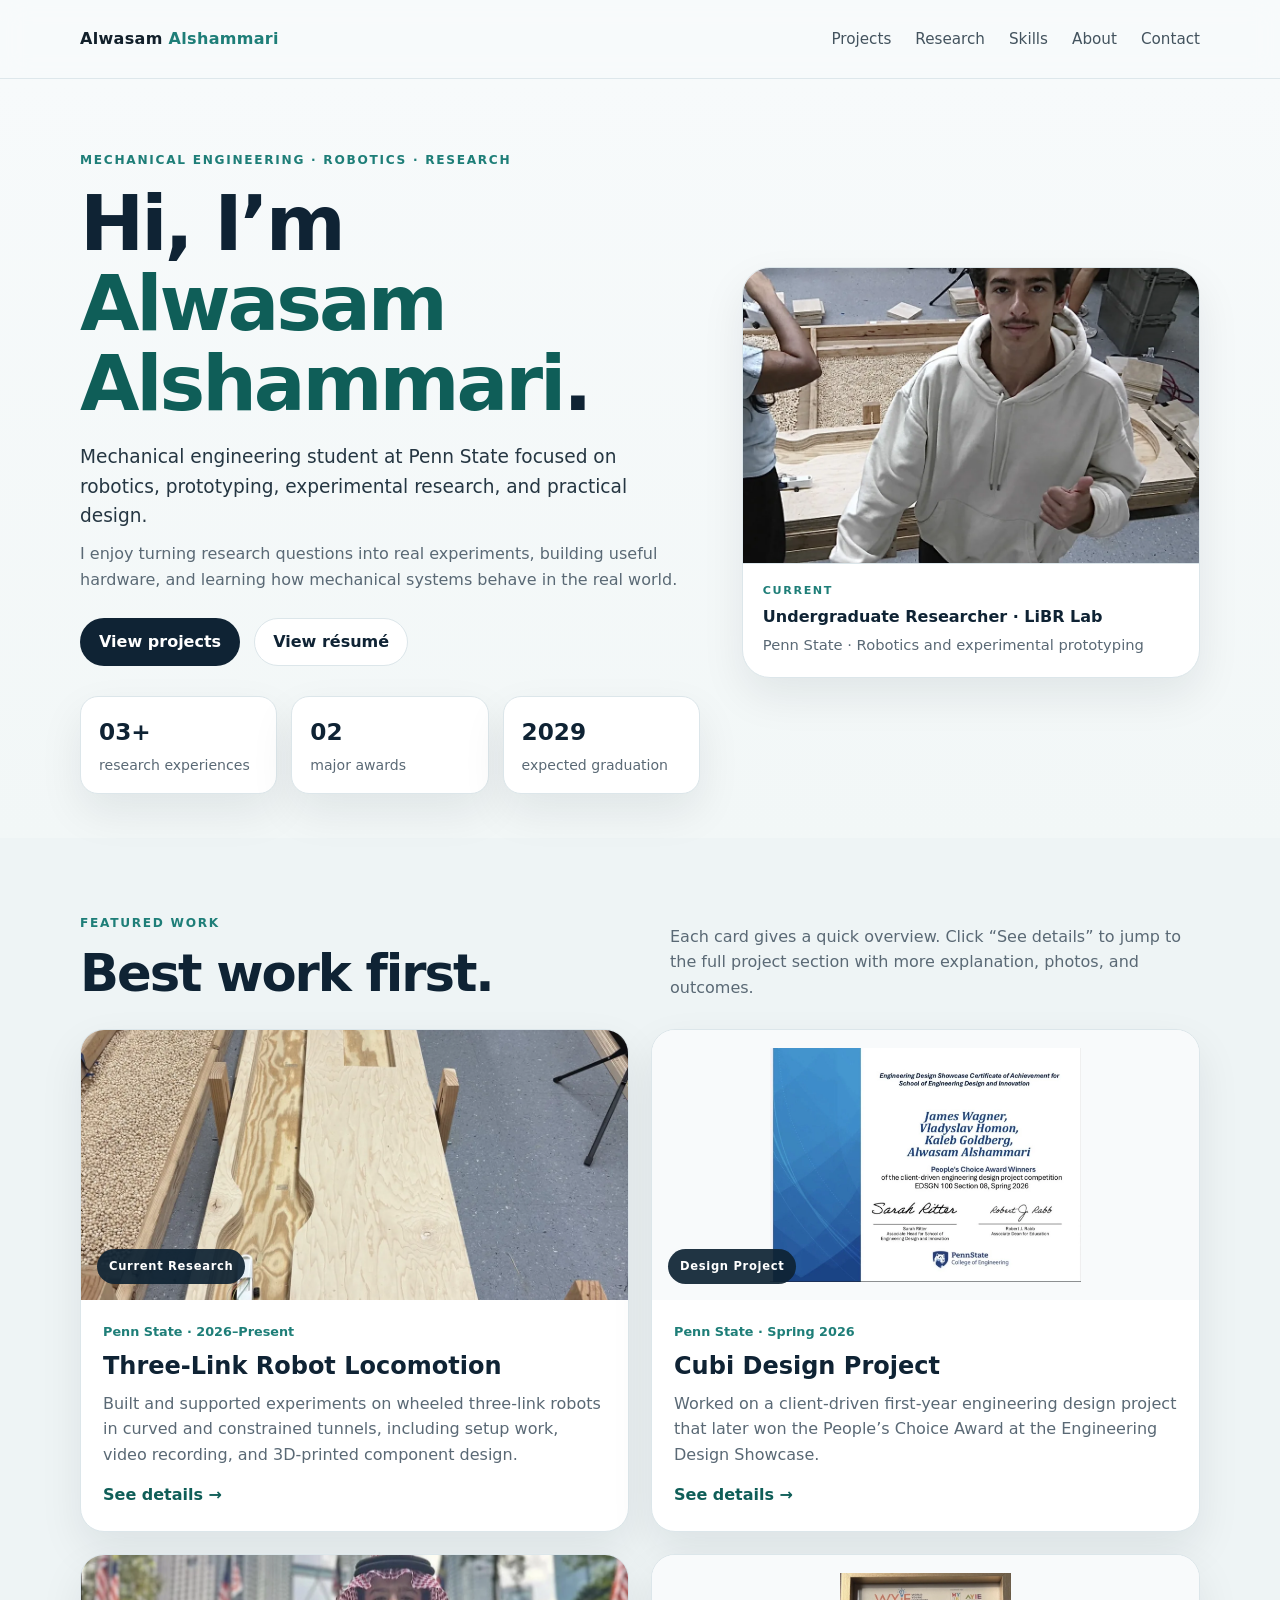
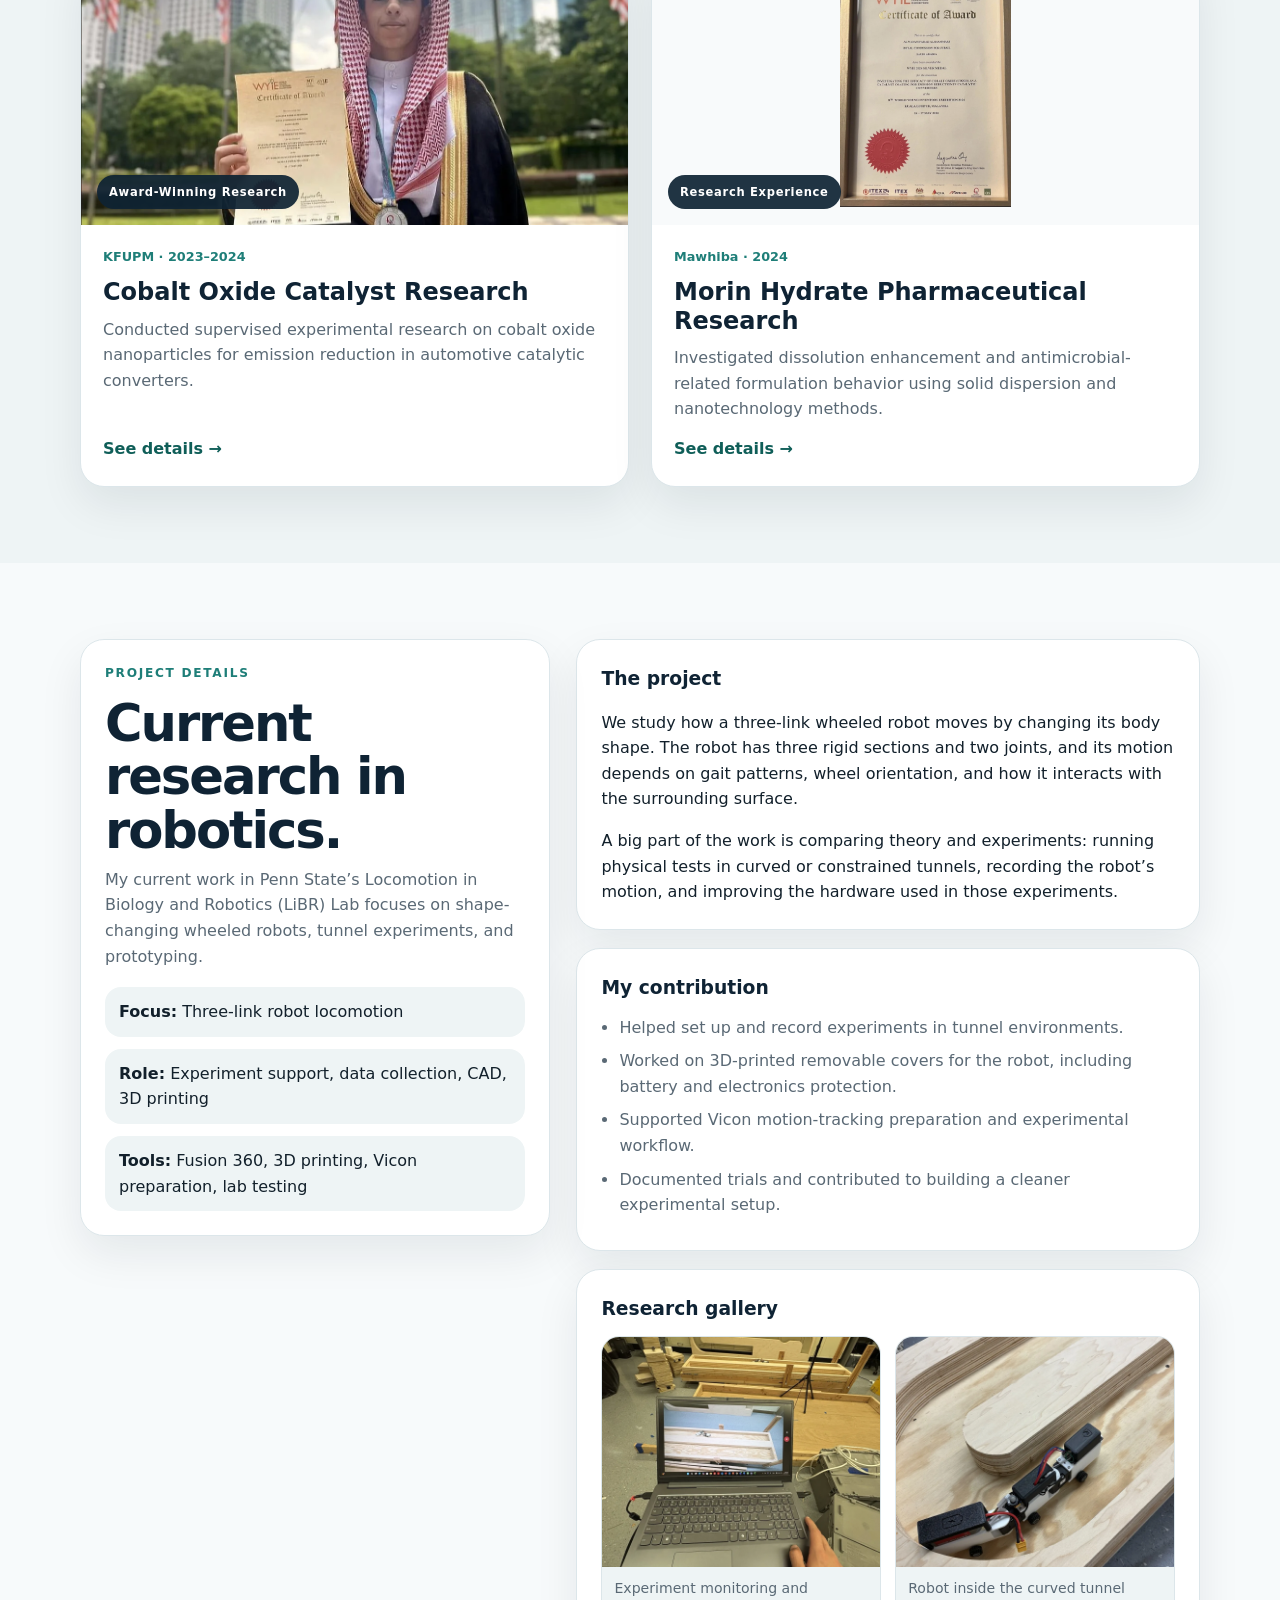
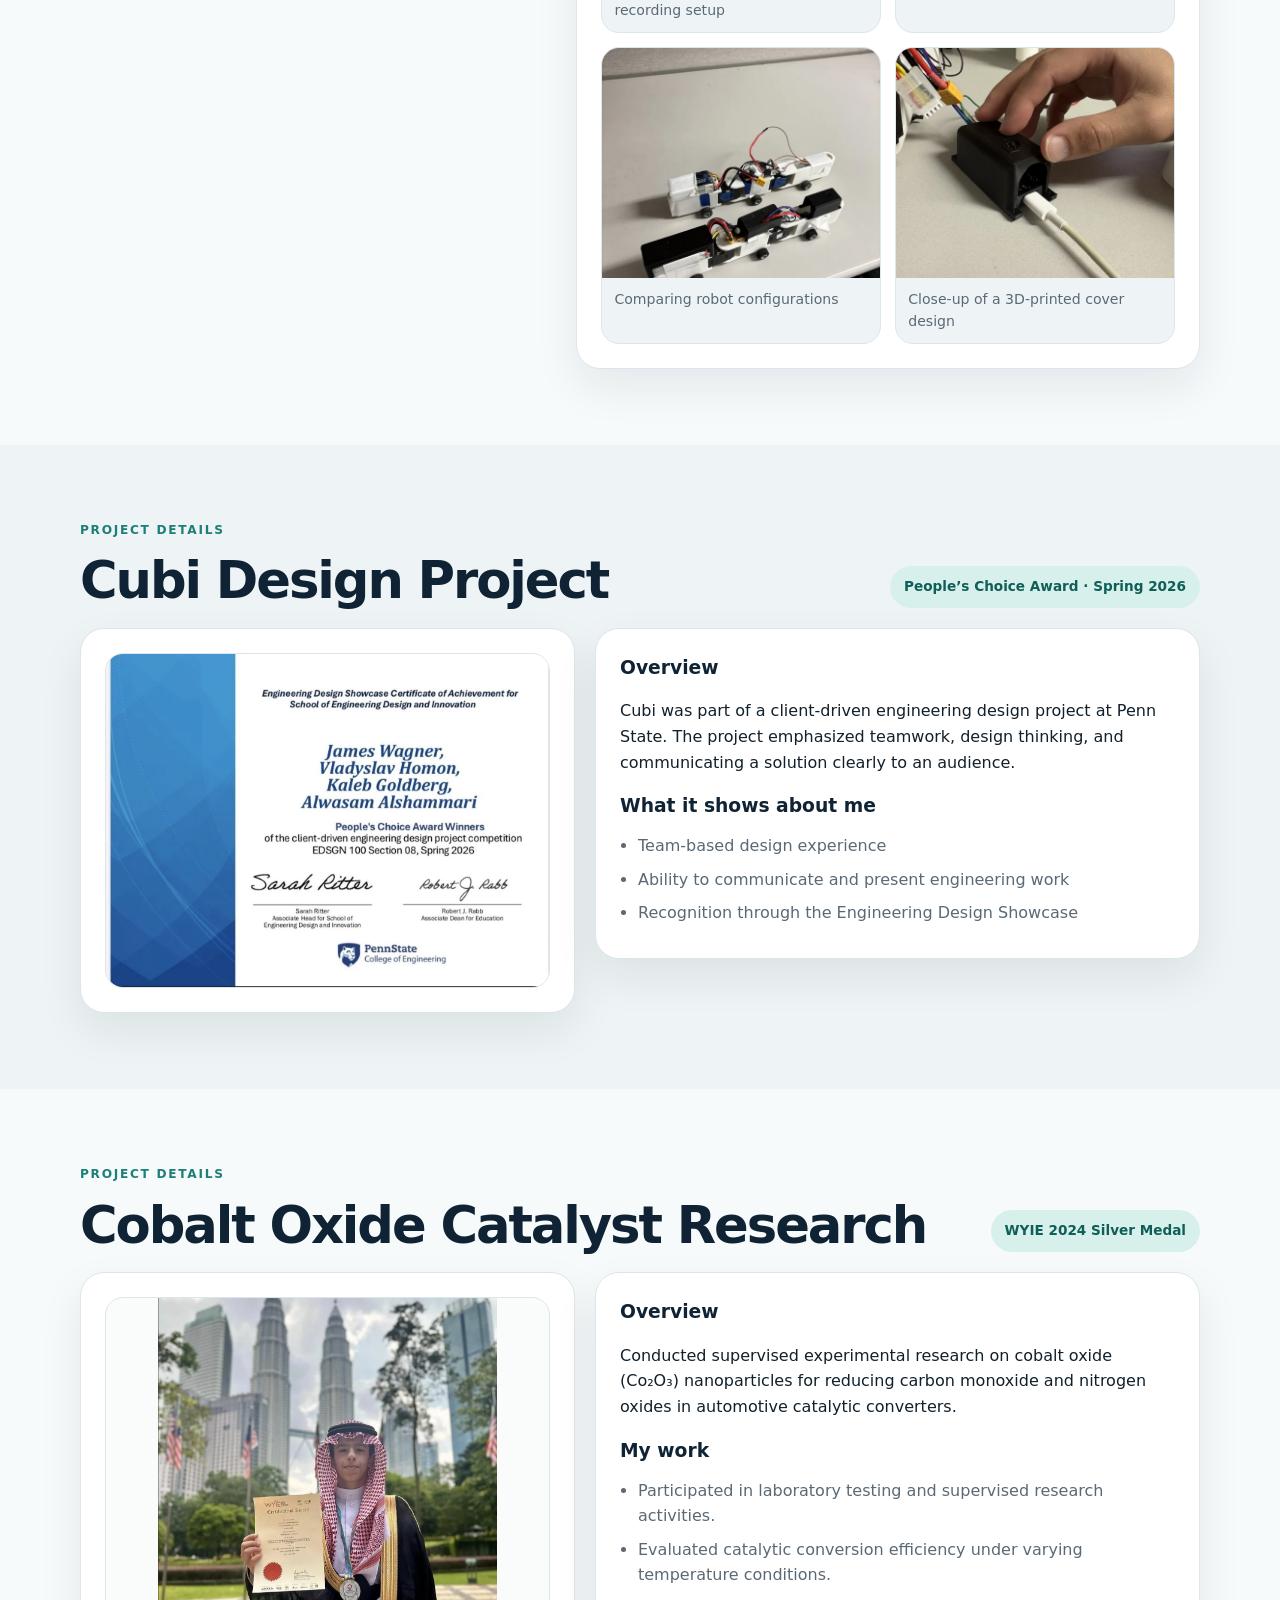
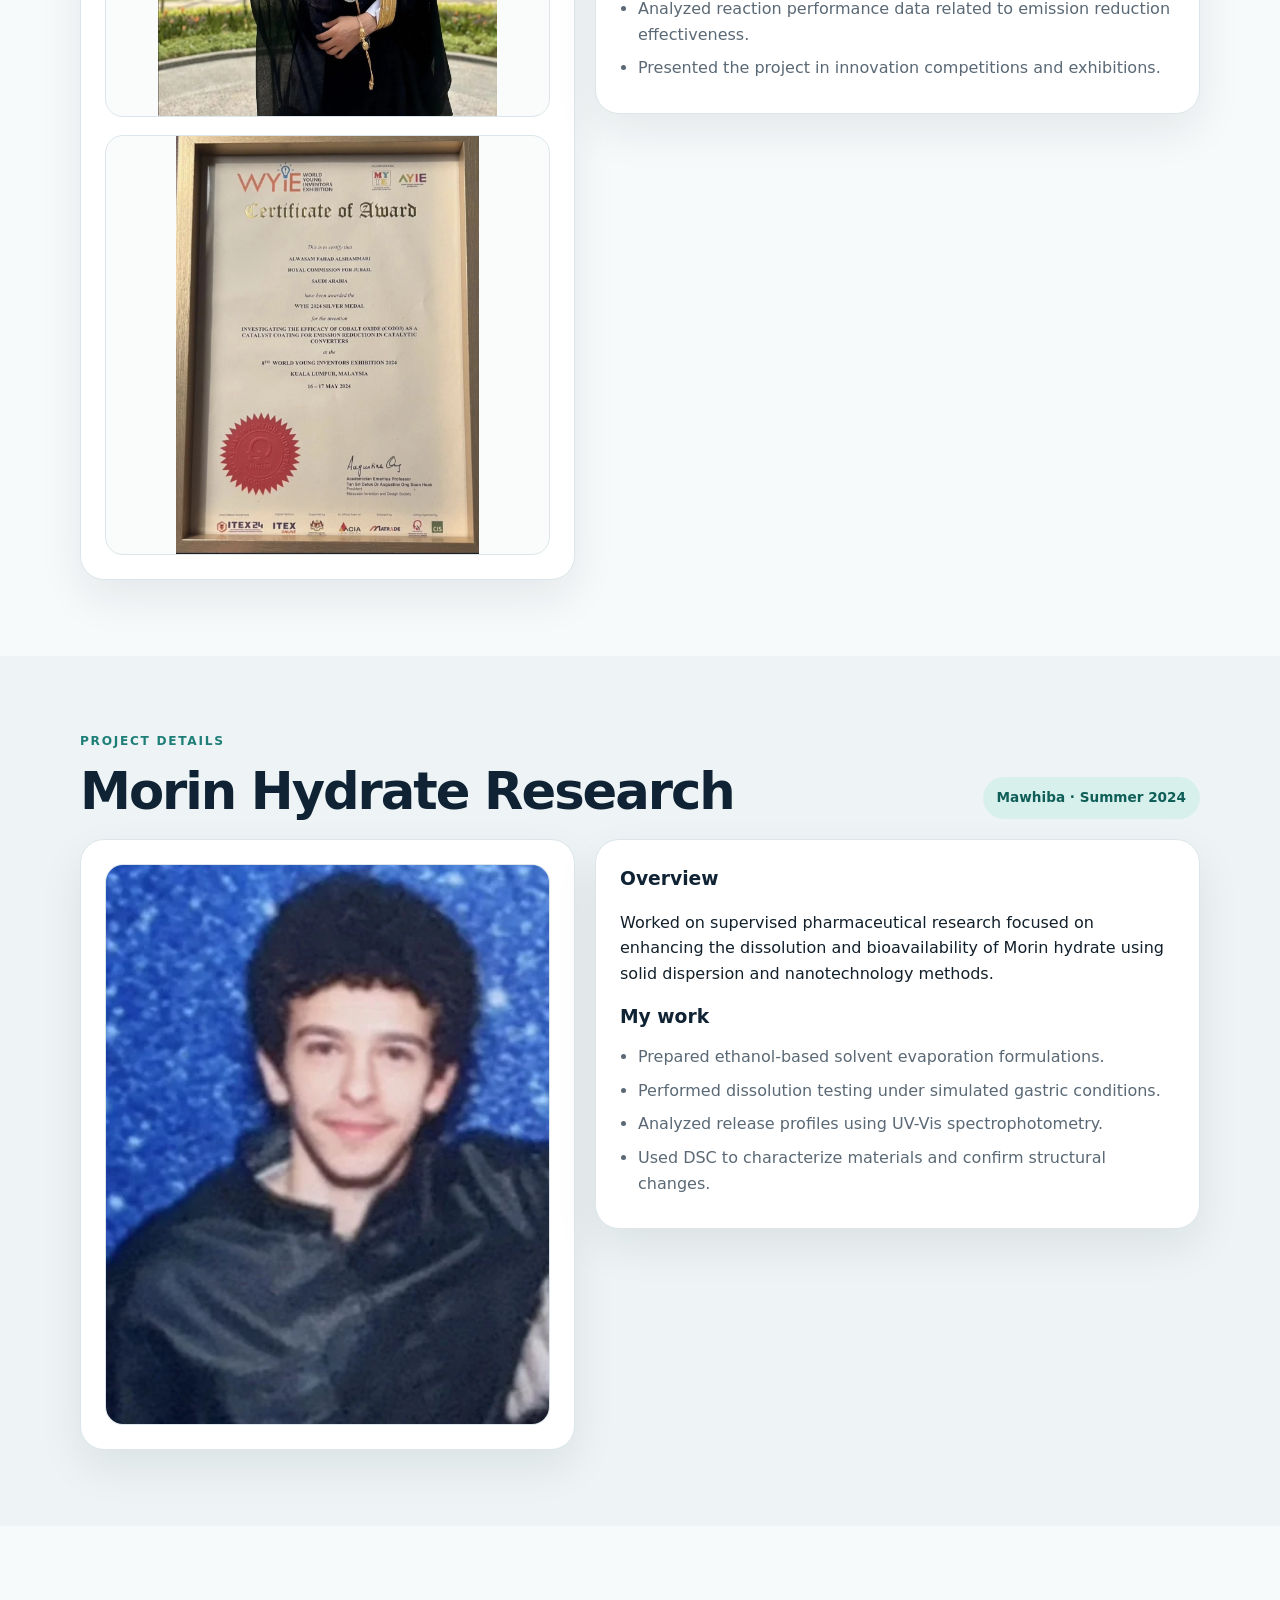
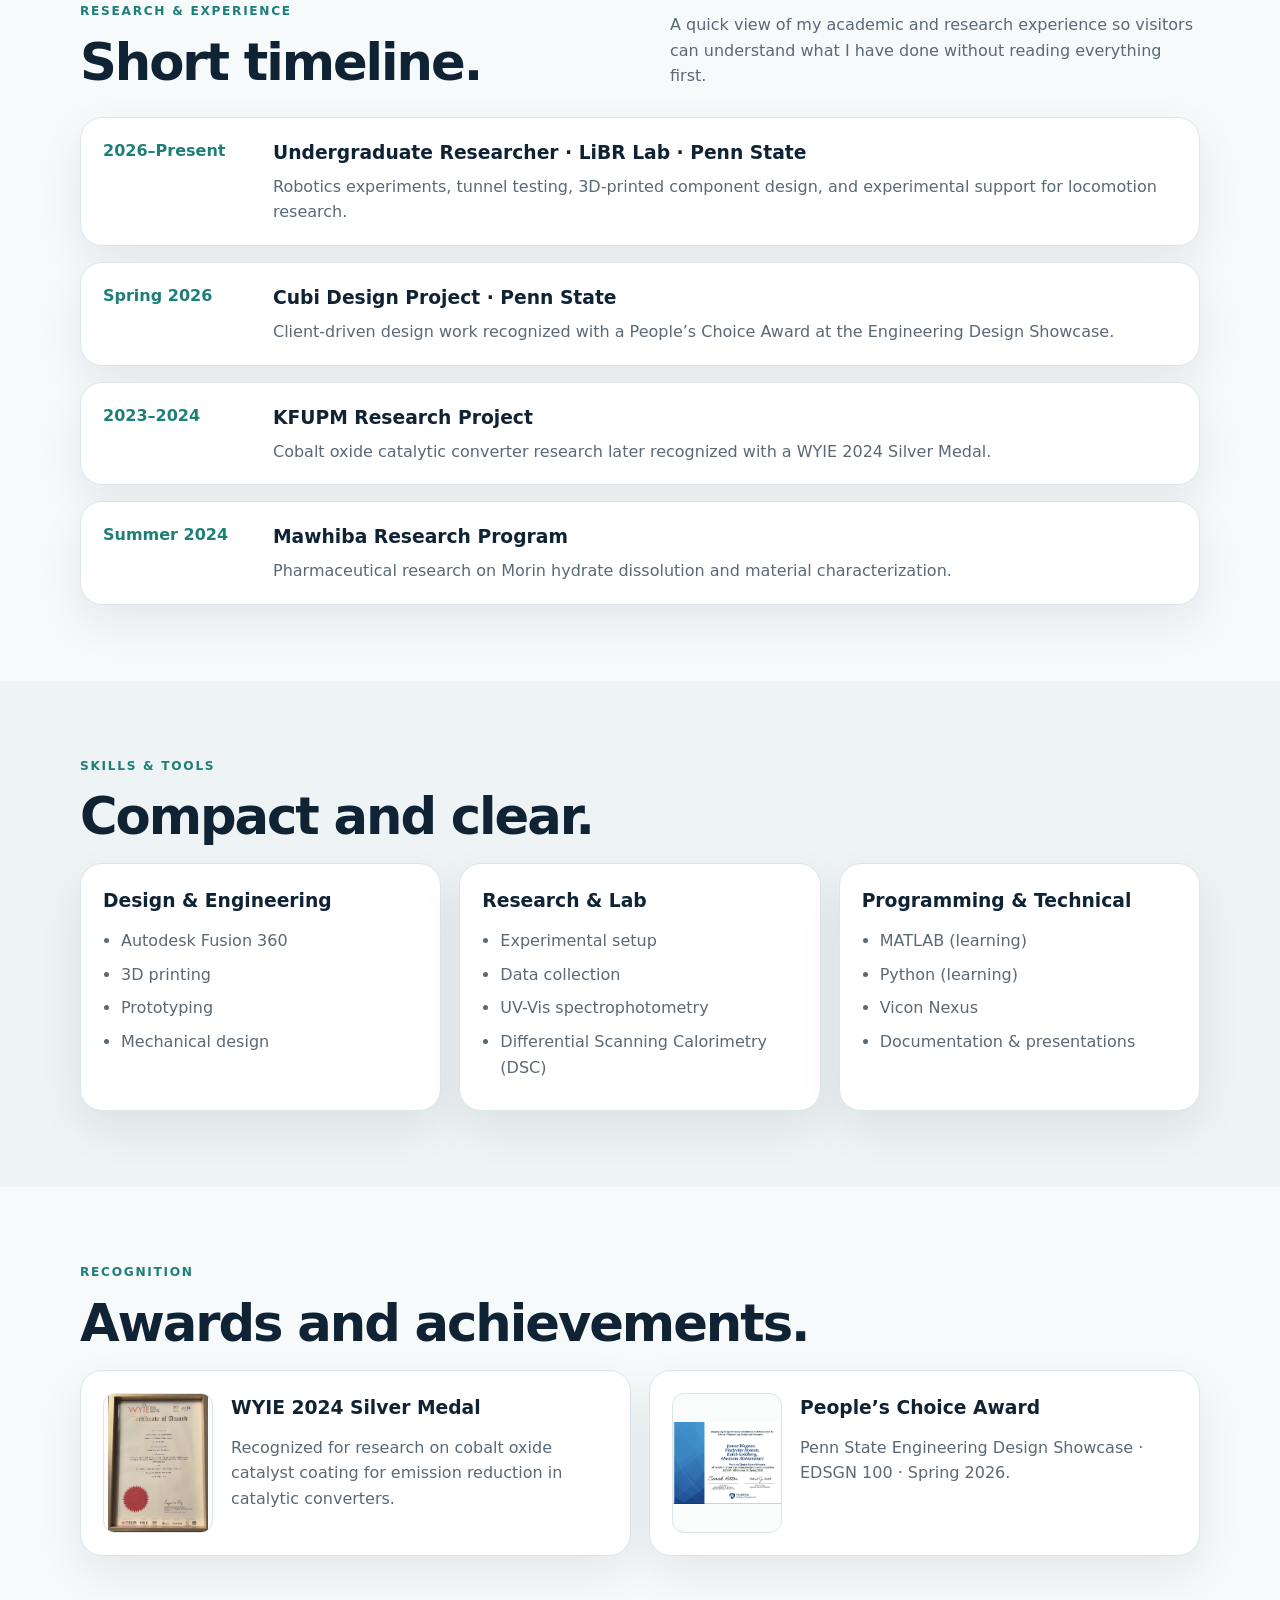
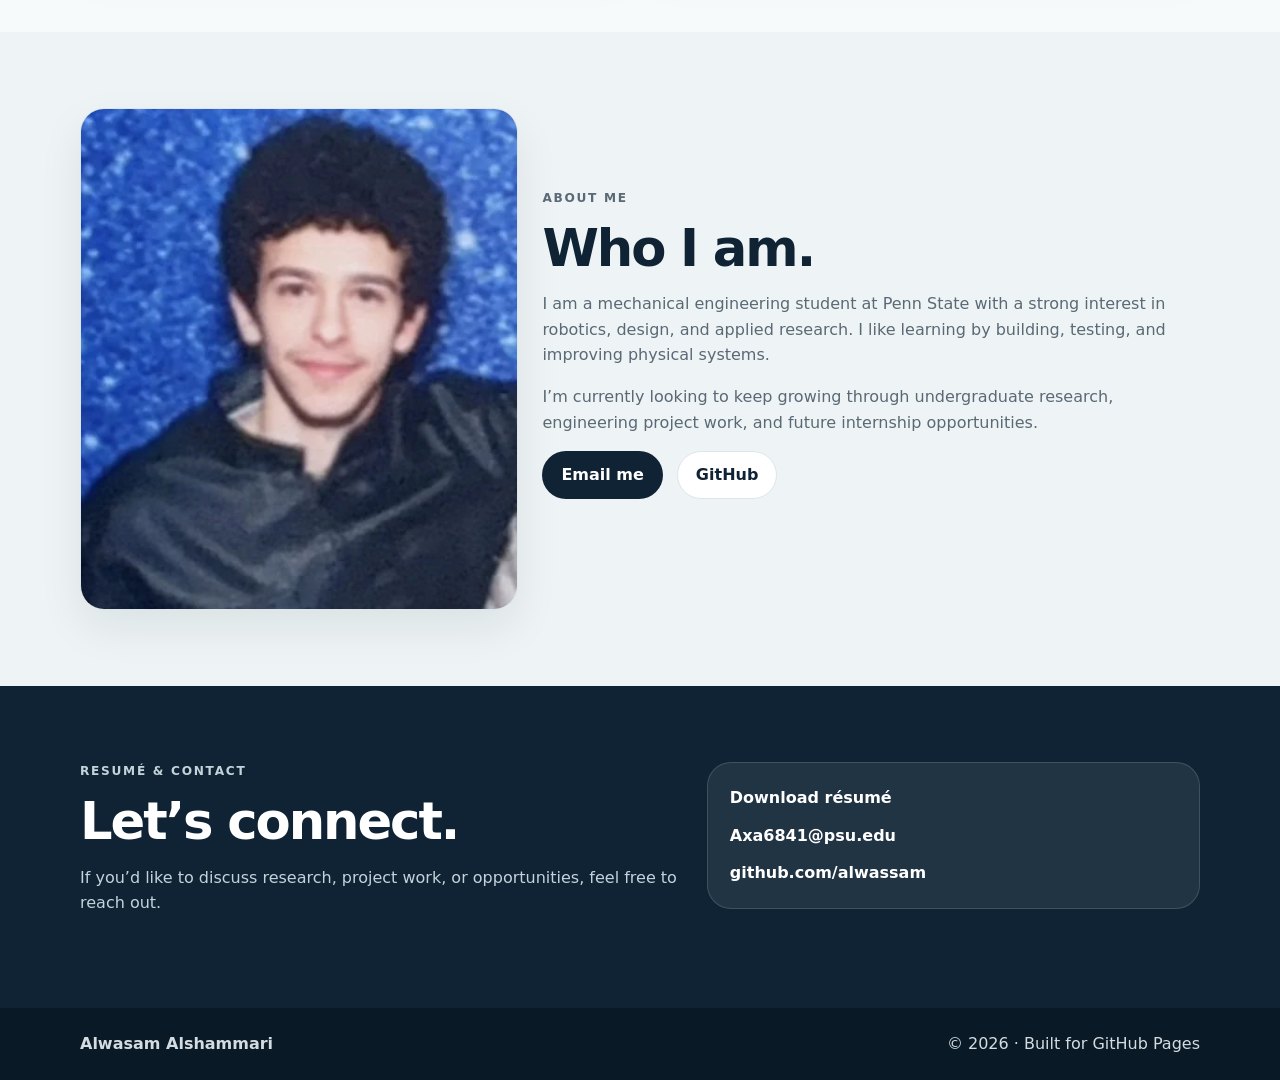
==== index.html @ 6e0399bb "Add files via upload" ====
<!DOCTYPE html>
<html lang="en">
<head>
  <meta charset="UTF-8">
  <meta name="viewport" content="width=device-width, initial-scale=1">
  <meta name="description" content="Alwasam Alshammari is a mechanical engineering student at Penn State focused on robotics, prototyping, and undergraduate research.">
  <meta name="theme-color" content="#0f2334">
  <title>Alwasam Alshammari | Portfolio</title>
  <link rel="icon" type="image/svg+xml" href="./favicon.svg">
  <link rel="preload" as="image" href="./assets/research/hero-lab-portrait.webp" fetchpriority="high">
  <link rel="stylesheet" href="./styles.css">
  <script src="./script.js" defer></script>
</head>
<body>
  <a class="skip-link" href="#main">Skip to content</a>

  <header class="site-header" id="top">
    <div class="container nav-wrap">
      <a class="brand" href="#top">Alwasam <span>Alshammari</span></a>
      <button class="menu-toggle" aria-expanded="false" aria-controls="site-nav" aria-label="Open navigation menu">
        <span></span><span></span><span></span>
      </button>
      <nav id="site-nav" class="site-nav" aria-label="Primary navigation">
        <a href="#projects">Projects</a>
        <a href="#experience">Research</a>
        <a href="#skills">Skills</a>
        <a href="#about">About</a>
        <a href="#contact">Contact</a>
      </nav>
    </div>
  </header>

  <main id="main">
    <section class="hero">
      <div class="container hero-grid">
        <div class="hero-copy">
          <p class="eyebrow">MECHANICAL ENGINEERING · ROBOTICS · RESEARCH</p>
          <h1>Hi, I’m <span>Alwasam Alshammari</span>.</h1>
          <p class="hero-lead">Mechanical engineering student at Penn State focused on robotics, prototyping, experimental research, and practical design.</p>
          <p class="hero-sub">I enjoy turning research questions into real experiments, building useful hardware, and learning how mechanical systems behave in the real world.</p>
          <div class="hero-actions">
            <a class="btn btn-primary" href="#projects">View projects</a>
            <a class="btn btn-secondary" href="./Alwasam_Alshammari_Resume.pdf" target="_blank" rel="noopener">View résumé</a>
          </div>
          <div class="hero-stats">
            <div><strong>03+</strong><span>research experiences</span></div>
            <div><strong>02</strong><span>major awards</span></div>
            <div><strong>2029</strong><span>expected graduation</span></div>
          </div>
        </div>
        <figure class="hero-photo-card">
          <img src="./assets/research/hero-lab-portrait.webp" alt="Alwasam standing in the robotics lab in front of an experimental setup." width="991" height="640">
          <figcaption>
            <span class="photo-label">CURRENT</span>
            <strong>Undergraduate Researcher · LiBR Lab</strong>
            <span>Penn State · Robotics and experimental prototyping</span>
          </figcaption>
        </figure>
      </div>
    </section>

    <section id="projects" class="section section-light">
      <div class="container">
        <div class="section-head">
          <div>
            <p class="eyebrow">FEATURED WORK</p>
            <h2>Best work first.</h2>
          </div>
          <p class="section-intro">Each card gives a quick overview. Click “See details” to jump to the full project section with more explanation, photos, and outcomes.</p>
        </div>

        <div class="project-grid">
          <article class="project-card">
            <div class="project-media">
              <img src="./assets/research/track-overview.webp" alt="Overview of the curved tunnel experimental setup for a three-link robot locomotion project." width="1152" height="1536">
              <span class="project-tag">Current Research</span>
            </div>
            <div class="project-body">
              <p class="project-meta">Penn State · 2026–Present</p>
              <h3>Three-Link Robot Locomotion</h3>
              <p>Built and supported experiments on wheeled three-link robots in curved and constrained tunnels, including setup work, video recording, and 3D-printed component design.</p>
              <div class="project-links"><a href="#project-robotics">See details →</a></div>
            </div>
          </article>

          <article class="project-card">
            <div class="project-media">
              <img src="./assets/cubi-certificate.webp" alt="Penn State Engineering Design Showcase certificate recognizing Alwasam's Cubi project team as People's Choice Award winners." width="1179" height="888">
              <span class="project-tag">Design Project</span>
            </div>
            <div class="project-body">
              <p class="project-meta">Penn State · Spring 2026</p>
              <h3>Cubi Design Project</h3>
              <p>Worked on a client-driven first-year engineering design project that later won the People’s Choice Award at the Engineering Design Showcase.</p>
              <div class="project-links"><a href="#project-cubi">See details →</a></div>
            </div>
          </article>

          <article class="project-card">
            <div class="project-media">
              <img src="./assets/wyie-award.webp" alt="Alwasam holding his WYIE 2024 award certificate outdoors in Kuala Lumpur with the Petronas Towers behind him." width="1179" height="1457">
              <span class="project-tag">Award-Winning Research</span>
            </div>
            <div class="project-body">
              <p class="project-meta">KFUPM · 2023–2024</p>
              <h3>Cobalt Oxide Catalyst Research</h3>
              <p>Conducted supervised experimental research on cobalt oxide nanoparticles for emission reduction in automotive catalytic converters.</p>
              <div class="project-links"><a href="#project-cobalt">See details →</a></div>
            </div>
          </article>

          <article class="project-card">
            <div class="project-media">
              <img src="./assets/wyie-silver-certificate.webp" alt="Certificate image used as a supporting visual for portfolio content." width="945" height="1300">
              <span class="project-tag">Research Experience</span>
            </div>
            <div class="project-body">
              <p class="project-meta">Mawhiba · 2024</p>
              <h3>Morin Hydrate Pharmaceutical Research</h3>
              <p>Investigated dissolution enhancement and antimicrobial-related formulation behavior using solid dispersion and nanotechnology methods.</p>
              <div class="project-links"><a href="#project-morin">See details →</a></div>
            </div>
          </article>
        </div>
      </div>
    </section>

    <section id="project-robotics" class="section">
      <div class="container detail-layout">
        <div class="detail-sticky">
          <p class="eyebrow">PROJECT DETAILS</p>
          <h2>Current research in robotics.</h2>
          <p class="detail-summary">My current work in Penn State’s Locomotion in Biology and Robotics (LiBR) Lab focuses on shape-changing wheeled robots, tunnel experiments, and prototyping.</p>
          <ul class="detail-facts">
            <li><strong>Focus:</strong> Three-link robot locomotion</li>
            <li><strong>Role:</strong> Experiment support, data collection, CAD, 3D printing</li>
            <li><strong>Tools:</strong> Fusion 360, 3D printing, Vicon preparation, lab testing</li>
          </ul>
        </div>
        <div class="detail-content">
          <article class="detail-card">
            <h3>The project</h3>
            <p>We study how a three-link wheeled robot moves by changing its body shape. The robot has three rigid sections and two joints, and its motion depends on gait patterns, wheel orientation, and how it interacts with the surrounding surface.</p>
            <p>A big part of the work is comparing theory and experiments: running physical tests in curved or constrained tunnels, recording the robot’s motion, and improving the hardware used in those experiments.</p>
          </article>
          <article class="detail-card">
            <h3>My contribution</h3>
            <ul>
              <li>Helped set up and record experiments in tunnel environments.</li>
              <li>Worked on 3D-printed removable covers for the robot, including battery and electronics protection.</li>
              <li>Supported Vicon motion-tracking preparation and experimental workflow.</li>
              <li>Documented trials and contributed to building a cleaner experimental setup.</li>
            </ul>
          </article>
          <article class="detail-card gallery-card">
            <h3>Research gallery</h3>
            <div class="gallery-grid gallery-grid-large">
              <figure><img src="./assets/research/lab-setup.webp" alt="Laptop in front of the robotics experiment setup while recording or monitoring a trial."><figcaption>Experiment monitoring and recording setup</figcaption></figure>
              <figure><img src="./assets/research/robot-in-track.webp" alt="Three-link robot inside the wooden curved tunnel."><figcaption>Robot inside the curved tunnel</figcaption></figure>
              <figure><img src="./assets/research/robot-pair.webp" alt="Two three-link robots placed side by side on a table."><figcaption>Comparing robot configurations</figcaption></figure>
              <figure><img src="./assets/research/cover-closeup.webp" alt="Close-up of a 3D-printed electronics cover being handled by hand."><figcaption>Close-up of a 3D-printed cover design</figcaption></figure>
            </div>
          </article>
        </div>
      </div>
    </section>

    <section id="project-cubi" class="section section-light">
      <div class="container single-detail">
        <div class="single-detail-head">
          <div>
            <p class="eyebrow">PROJECT DETAILS</p>
            <h2>Cubi Design Project</h2>
          </div>
          <span class="badge">People’s Choice Award · Spring 2026</span>
        </div>
        <div class="single-detail-grid">
          <div class="single-image-card">
            <img src="./assets/cubi-certificate.webp" alt="Certificate showing Alwasam and teammates as People’s Choice Award winners at the Penn State Engineering Design Showcase.">
          </div>
          <div class="single-copy-card">
            <h3>Overview</h3>
            <p>Cubi was part of a client-driven engineering design project at Penn State. The project emphasized teamwork, design thinking, and communicating a solution clearly to an audience.</p>
            <h3>What it shows about me</h3>
            <ul>
              <li>Team-based design experience</li>
              <li>Ability to communicate and present engineering work</li>
              <li>Recognition through the Engineering Design Showcase</li>
            </ul>
          </div>
        </div>
      </div>
    </section>

    <section id="project-cobalt" class="section">
      <div class="container single-detail">
        <div class="single-detail-head">
          <div>
            <p class="eyebrow">PROJECT DETAILS</p>
            <h2>Cobalt Oxide Catalyst Research</h2>
          </div>
          <span class="badge">WYIE 2024 Silver Medal</span>
        </div>
        <div class="single-detail-grid">
          <div class="single-image-card stack">
            <img src="./assets/wyie-award.webp" alt="Alwasam with the WYIE certificate in Kuala Lumpur.">
            <img src="./assets/wyie-silver-certificate.webp" alt="WYIE 2024 silver medal certificate.">
          </div>
          <div class="single-copy-card">
            <h3>Overview</h3>
            <p>Conducted supervised experimental research on cobalt oxide (Co₂O₃) nanoparticles for reducing carbon monoxide and nitrogen oxides in automotive catalytic converters.</p>
            <h3>My work</h3>
            <ul>
              <li>Participated in laboratory testing and supervised research activities.</li>
              <li>Evaluated catalytic conversion efficiency under varying temperature conditions.</li>
              <li>Analyzed reaction performance data related to emission reduction effectiveness.</li>
              <li>Presented the project in innovation competitions and exhibitions.</li>
            </ul>
          </div>
        </div>
      </div>
    </section>

    <section id="project-morin" class="section section-light">
      <div class="container single-detail">
        <div class="single-detail-head">
          <div>
            <p class="eyebrow">PROJECT DETAILS</p>
            <h2>Morin Hydrate Research</h2>
          </div>
          <span class="badge">Mawhiba · Summer 2024</span>
        </div>
        <div class="single-detail-grid">
          <div class="single-image-card">
            <img src="./assets/profile.webp" alt="Profile-style image used as a supporting visual in the portfolio.">
          </div>
          <div class="single-copy-card">
            <h3>Overview</h3>
            <p>Worked on supervised pharmaceutical research focused on enhancing the dissolution and bioavailability of Morin hydrate using solid dispersion and nanotechnology methods.</p>
            <h3>My work</h3>
            <ul>
              <li>Prepared ethanol-based solvent evaporation formulations.</li>
              <li>Performed dissolution testing under simulated gastric conditions.</li>
              <li>Analyzed release profiles using UV-Vis spectrophotometry.</li>
              <li>Used DSC to characterize materials and confirm structural changes.</li>
            </ul>
          </div>
        </div>
      </div>
    </section>

    <section id="experience" class="section">
      <div class="container">
        <div class="section-head">
          <div>
            <p class="eyebrow">RESEARCH & EXPERIENCE</p>
            <h2>Short timeline.</h2>
          </div>
          <p class="section-intro">A quick view of my academic and research experience so visitors can understand what I have done without reading everything first.</p>
        </div>
        <div class="timeline">
          <article>
            <span>2026–Present</span>
            <div>
              <h3>Undergraduate Researcher · LiBR Lab · Penn State</h3>
              <p>Robotics experiments, tunnel testing, 3D-printed component design, and experimental support for locomotion research.</p>
            </div>
          </article>
          <article>
            <span>Spring 2026</span>
            <div>
              <h3>Cubi Design Project · Penn State</h3>
              <p>Client-driven design work recognized with a People’s Choice Award at the Engineering Design Showcase.</p>
            </div>
          </article>
          <article>
            <span>2023–2024</span>
            <div>
              <h3>KFUPM Research Project</h3>
              <p>Cobalt oxide catalytic converter research later recognized with a WYIE 2024 Silver Medal.</p>
            </div>
          </article>
          <article>
            <span>Summer 2024</span>
            <div>
              <h3>Mawhiba Research Program</h3>
              <p>Pharmaceutical research on Morin hydrate dissolution and material characterization.</p>
            </div>
          </article>
        </div>
      </div>
    </section>

    <section id="skills" class="section section-light">
      <div class="container">
        <div class="section-head compact-head">
          <div>
            <p class="eyebrow">SKILLS & TOOLS</p>
            <h2>Compact and clear.</h2>
          </div>
        </div>
        <div class="skills-grid">
          <article>
            <h3>Design & Engineering</h3>
            <ul>
              <li>Autodesk Fusion 360</li>
              <li>3D printing</li>
              <li>Prototyping</li>
              <li>Mechanical design</li>
            </ul>
          </article>
          <article>
            <h3>Research & Lab</h3>
            <ul>
              <li>Experimental setup</li>
              <li>Data collection</li>
              <li>UV-Vis spectrophotometry</li>
              <li>Differential Scanning Calorimetry (DSC)</li>
            </ul>
          </article>
          <article>
            <h3>Programming & Technical</h3>
            <ul>
              <li>MATLAB (learning)</li>
              <li>Python (learning)</li>
              <li>Vicon Nexus</li>
              <li>Documentation & presentations</li>
            </ul>
          </article>
        </div>
      </div>
    </section>

    <section id="awards" class="section">
      <div class="container">
        <div class="section-head compact-head">
          <div>
            <p class="eyebrow">RECOGNITION</p>
            <h2>Awards and achievements.</h2>
          </div>
        </div>
        <div class="awards-grid">
          <article class="award-card">
            <img src="./assets/wyie-silver-certificate.webp" alt="WYIE 2024 Silver Medal certificate">
            <div>
              <h3>WYIE 2024 Silver Medal</h3>
              <p>Recognized for research on cobalt oxide catalyst coating for emission reduction in catalytic converters.</p>
            </div>
          </article>
          <article class="award-card">
            <img src="./assets/cubi-certificate.webp" alt="Engineering Design Showcase certificate">
            <div>
              <h3>People’s Choice Award</h3>
              <p>Penn State Engineering Design Showcase · EDSGN 100 · Spring 2026.</p>
            </div>
          </article>
        </div>
      </div>
    </section>

    <section id="about" class="section section-light">
      <div class="container about-grid">
        <div class="about-photo-wrap">
          <img src="./assets/profile.webp" alt="Portrait of Alwasam Alshammari">
        </div>
        <div class="about-copy">
          <p class="eyebrow">ABOUT ME</p>
          <h2>Who I am.</h2>
          <p>I am a mechanical engineering student at Penn State with a strong interest in robotics, design, and applied research. I like learning by building, testing, and improving physical systems.</p>
          <p>I’m currently looking to keep growing through undergraduate research, engineering project work, and future internship opportunities.</p>
          <div class="about-links">
            <a class="btn btn-primary" href="mailto:Axa6841@psu.edu">Email me</a>
            <a class="btn btn-secondary" href="https://github.com/alwassam" target="_blank" rel="noopener">GitHub</a>
          </div>
        </div>
      </div>
    </section>

    <section id="contact" class="section contact-section">
      <div class="container contact-grid">
        <div>
          <p class="eyebrow">RESUMÉ & CONTACT</p>
          <h2>Let’s connect.</h2>
          <p>If you’d like to discuss research, project work, or opportunities, feel free to reach out.</p>
        </div>
        <div class="contact-card">
          <a href="./Alwasam_Alshammari_Resume.pdf" target="_blank" rel="noopener">Download résumé</a>
          <a href="mailto:Axa6841@psu.edu">Axa6841@psu.edu</a>
          <a href="https://github.com/alwassam" target="_blank" rel="noopener">github.com/alwassam</a>
        </div>
      </div>
    </section>
  </main>

  <footer class="site-footer">
    <div class="container footer-wrap">
      <strong>Alwasam Alshammari</strong>
      <span>© <span id="year"></span> · Built for GitHub Pages</span>
    </div>
  </footer>
</body>
</html>
---- styles.css ----
:root{
  --bg:#f7fafb;
  --surface:#ffffff;
  --surface-soft:#eef4f5;
  --text:#12202b;
  --muted:#5a6975;
  --line:#dce6ea;
  --accent:#1e7e78;
  --accent-dark:#0f5e58;
  --accent-soft:#d8f0ec;
  --navy:#0f2334;
  --shadow:0 18px 44px rgba(9,28,38,.08);
  --radius:22px;
}
*{box-sizing:border-box}
html{scroll-behavior:smooth}
body{margin:0;font-family:Inter,ui-sans-serif,system-ui,-apple-system,BlinkMacSystemFont,"Segoe UI",sans-serif;background:var(--bg);color:var(--text);line-height:1.6}
a{color:inherit;text-decoration:none}
img{display:block;max-width:100%}
.skip-link{position:absolute;left:-999px;top:auto}.skip-link:focus{left:14px;top:14px;z-index:1000;background:#fff;padding:12px 14px;border-radius:12px;border:1px solid var(--line)}
.container{width:min(1120px,calc(100% - 40px));margin:0 auto}
.site-header{position:sticky;top:0;z-index:50;background:rgba(247,250,251,.88);backdrop-filter:blur(14px);border-bottom:1px solid rgba(220,230,234,.9)}
.nav-wrap{display:flex;align-items:center;justify-content:space-between;gap:16px;min-height:78px}
.brand{font-weight:800;font-size:1rem;letter-spacing:.02em}.brand span{color:var(--accent)}
.site-nav{display:flex;align-items:center;gap:24px}.site-nav a{font-size:.95rem;color:#43535e}.site-nav a:hover{color:var(--navy)}
.menu-toggle{display:none;flex-direction:column;gap:5px;border:0;background:none;padding:6px;cursor:pointer}.menu-toggle span{display:block;width:24px;height:2px;background:#102534;border-radius:999px}
.hero{padding:72px 0 44px;background:linear-gradient(180deg,#f7fafb 0%,#f2f7f7 100%)}
.hero-grid{display:grid;grid-template-columns:1.15fr .85fr;gap:42px;align-items:center}
.eyebrow{margin:0 0 14px;font-size:.76rem;font-weight:800;letter-spacing:.14em;color:var(--accent);text-transform:uppercase}
.hero h1,.section-head h2,.single-detail-head h2,.about-copy h2,.detail-sticky h2,.contact-grid h2{margin:0;line-height:1.04;letter-spacing:-.04em;color:var(--navy)}
.hero h1{font-size:clamp(2.8rem,6vw,4.9rem)}
.hero h1 span{color:var(--accent-dark)}
.hero-lead{font-size:1.16rem;color:#253642;max-width:640px;margin:18px 0 10px}
.hero-sub{color:var(--muted);max-width:620px;margin:0 0 26px}
.hero-actions,.about-links{display:flex;flex-wrap:wrap;gap:14px;margin-bottom:30px}
.btn{display:inline-flex;align-items:center;justify-content:center;min-height:48px;padding:0 18px;border-radius:999px;font-weight:700;border:1px solid transparent;transition:.2s ease}
.btn-primary{background:var(--navy);color:#fff}.btn-primary:hover{transform:translateY(-2px);background:#17334b}
.btn-secondary{background:#fff;border-color:var(--line);color:var(--navy)}.btn-secondary:hover{transform:translateY(-2px);border-color:#c8d6dc}
.hero-stats{display:grid;grid-template-columns:repeat(3,minmax(0,1fr));gap:14px}
.hero-stats div{background:#fff;border:1px solid var(--line);border-radius:18px;padding:16px 18px;box-shadow:var(--shadow)}
.hero-stats strong{display:block;font-size:1.45rem;color:var(--navy)}.hero-stats span{display:block;font-size:.88rem;color:var(--muted);margin-top:4px}
.hero-photo-card{background:#fff;border:1px solid var(--line);border-radius:28px;overflow:hidden;box-shadow:var(--shadow);margin:0}.hero-photo-card img{width:100%;height:100%;max-height:590px;object-fit:cover;object-position:center 24%}.hero-photo-card figcaption{padding:18px 20px 20px;border-top:1px solid var(--line);display:grid;gap:4px}.photo-label{font-size:.7rem;font-weight:800;letter-spacing:.14em;color:var(--accent);text-transform:uppercase}.hero-photo-card strong{font-size:1rem;color:var(--navy)}.hero-photo-card figcaption span:last-child{font-size:.92rem;color:var(--muted)}
.section{padding:76px 0}.section-light{background:var(--surface-soft)}
.section-head{display:flex;justify-content:space-between;gap:30px;align-items:end;margin-bottom:28px}.section-head h2,.single-detail-head h2,.detail-sticky h2,.about-copy h2,.contact-grid h2{font-size:clamp(2rem,4.5vw,3.2rem)}
.section-intro{max-width:530px;color:var(--muted);margin:0}
.project-grid{display:grid;grid-template-columns:repeat(2,minmax(0,1fr));gap:22px}
.project-card{background:#fff;border:1px solid var(--line);border-radius:24px;overflow:hidden;box-shadow:var(--shadow);display:flex;flex-direction:column}
.project-media{position:relative;height:270px;overflow:hidden}.project-media img{width:100%;height:100%;object-fit:cover}.project-media img[src*="cubi"],.project-media img[src*="silver-certificate"]{object-fit:contain;background:#f8fafb;padding:18px}
.project-tag{position:absolute;left:16px;bottom:16px;background:rgba(15,35,52,.92);color:#fff;border-radius:999px;padding:8px 12px;font-size:.72rem;font-weight:800;letter-spacing:.06em}
.project-body{padding:22px 22px 24px;display:flex;flex-direction:column;gap:10px;flex:1}.project-meta{margin:0;font-size:.8rem;font-weight:700;color:var(--accent)}.project-body h3{margin:0;font-size:1.5rem;line-height:1.2;color:var(--navy)}.project-body p:last-of-type{margin:0;color:var(--muted)}.project-links{margin-top:auto;padding-top:4px}.project-links a{font-weight:800;color:var(--accent-dark)}
.detail-layout{display:grid;grid-template-columns:.86fr 1.14fr;gap:26px;align-items:start}.detail-sticky{position:sticky;top:98px;background:#fff;border:1px solid var(--line);border-radius:24px;padding:24px;box-shadow:var(--shadow)}.detail-summary{color:var(--muted);margin-top:10px}.detail-facts{list-style:none;padding:0;margin:18px 0 0;display:grid;gap:12px}.detail-facts li{padding:12px 14px;border-radius:16px;background:var(--surface-soft)}
.detail-content{display:grid;gap:18px}.detail-card,.single-image-card,.single-copy-card{background:#fff;border:1px solid var(--line);border-radius:24px;padding:24px;box-shadow:var(--shadow)}.detail-card h3,.single-copy-card h3,.skills-grid h3,.award-card h3{margin:0 0 12px;color:var(--navy)}.detail-card p:last-child,.single-copy-card p:last-child{margin-bottom:0}.detail-card ul,.single-copy-card ul,.skills-grid ul{margin:0;padding-left:18px}.detail-card li,.single-copy-card li,.skills-grid li{margin:0 0 8px;color:var(--muted)}
.gallery-grid{display:grid;grid-template-columns:repeat(2,minmax(0,1fr));gap:14px}.gallery-grid figure{margin:0;background:var(--surface-soft);border-radius:18px;overflow:hidden;border:1px solid var(--line)}.gallery-grid img{width:100%;height:230px;object-fit:cover}.gallery-grid figcaption{padding:10px 12px;font-size:.88rem;color:var(--muted)}
.single-detail{display:grid;gap:20px}.single-detail-head{display:flex;justify-content:space-between;align-items:end;gap:18px}.badge{display:inline-flex;align-items:center;padding:10px 14px;border-radius:999px;background:var(--accent-soft);color:var(--accent-dark);font-size:.85rem;font-weight:800}.single-detail-grid{display:grid;grid-template-columns:.9fr 1.1fr;gap:20px;align-items:start}.single-image-card{display:grid;gap:18px}.single-image-card img{width:100%;border-radius:18px;border:1px solid var(--line)}.single-image-card.stack img{max-height:420px;object-fit:contain;background:#fafcfc}
.timeline{display:grid;gap:16px}.timeline article{display:grid;grid-template-columns:150px 1fr;gap:20px;background:#fff;border:1px solid var(--line);border-radius:22px;padding:20px 22px;box-shadow:var(--shadow)}.timeline span{font-weight:800;color:var(--accent)}.timeline h3{margin:0 0 6px;color:var(--navy)}.timeline p{margin:0;color:var(--muted)}
.skills-grid{display:grid;grid-template-columns:repeat(3,minmax(0,1fr));gap:18px}.skills-grid article,.award-card{background:#fff;border:1px solid var(--line);border-radius:22px;padding:22px;box-shadow:var(--shadow)}.skills-grid ul{margin-top:0}
.awards-grid{display:grid;grid-template-columns:repeat(2,minmax(0,1fr));gap:18px}.award-card{display:grid;grid-template-columns:110px 1fr;gap:18px;align-items:start}.award-card img{width:110px;height:140px;object-fit:contain;border-radius:12px;background:#fafcfc;border:1px solid var(--line)}.award-card p{margin:0;color:var(--muted)}
.about-grid{display:grid;grid-template-columns:.8fr 1.2fr;gap:24px;align-items:center}.about-photo-wrap{background:#fff;border:1px solid var(--line);border-radius:24px;overflow:hidden;box-shadow:var(--shadow)}.about-photo-wrap img{width:100%;height:500px;object-fit:cover;object-position:center top}.about-copy p{color:var(--muted)}
.contact-section{background:var(--navy);color:#fff}.contact-grid{display:grid;grid-template-columns:1.1fr .9fr;gap:24px;align-items:start}.contact-grid h2{color:#fff}.contact-grid p{color:#c4d3db}.contact-card{background:rgba(255,255,255,.08);border:1px solid rgba(255,255,255,.14);border-radius:24px;padding:22px;display:grid;gap:12px}.contact-card a{color:#fff;font-weight:700}.contact-card a:hover{text-decoration:underline}
.site-footer{background:#091925;color:#d4dce2}.footer-wrap{min-height:72px;display:flex;align-items:center;justify-content:space-between;gap:16px}
.compact-head{margin-bottom:20px}
@media (max-width:960px){
  .hero-grid,.detail-layout,.single-detail-grid,.about-grid,.contact-grid{grid-template-columns:1fr}
  .detail-sticky{position:static}
  .skills-grid,.awards-grid,.project-grid{grid-template-columns:repeat(2,minmax(0,1fr))}
}
@media (max-width:700px){
  .container{width:min(100% - 32px,1120px)}
  .menu-toggle{display:flex}
  .site-nav{display:none;position:absolute;top:78px;left:0;right:0;background:#fff;border-bottom:1px solid var(--line);padding:14px 20px 18px;flex-direction:column;align-items:flex-start;gap:12px;box-shadow:0 18px 30px rgba(9,28,38,.08)}
  .site-nav.open{display:flex}
  .hero{padding-top:46px}
  .hero-stats,.skills-grid,.awards-grid,.project-grid,.gallery-grid{grid-template-columns:1fr}
  .section-head,.single-detail-head{display:grid;gap:12px;align-items:start}
  .timeline article,.award-card{grid-template-columns:1fr}
  .about-photo-wrap img{height:380px}
  .project-media{height:230px}
  .gallery-grid img{height:210px}
  .footer-wrap{display:grid;justify-content:start;padding:20px 0}
}
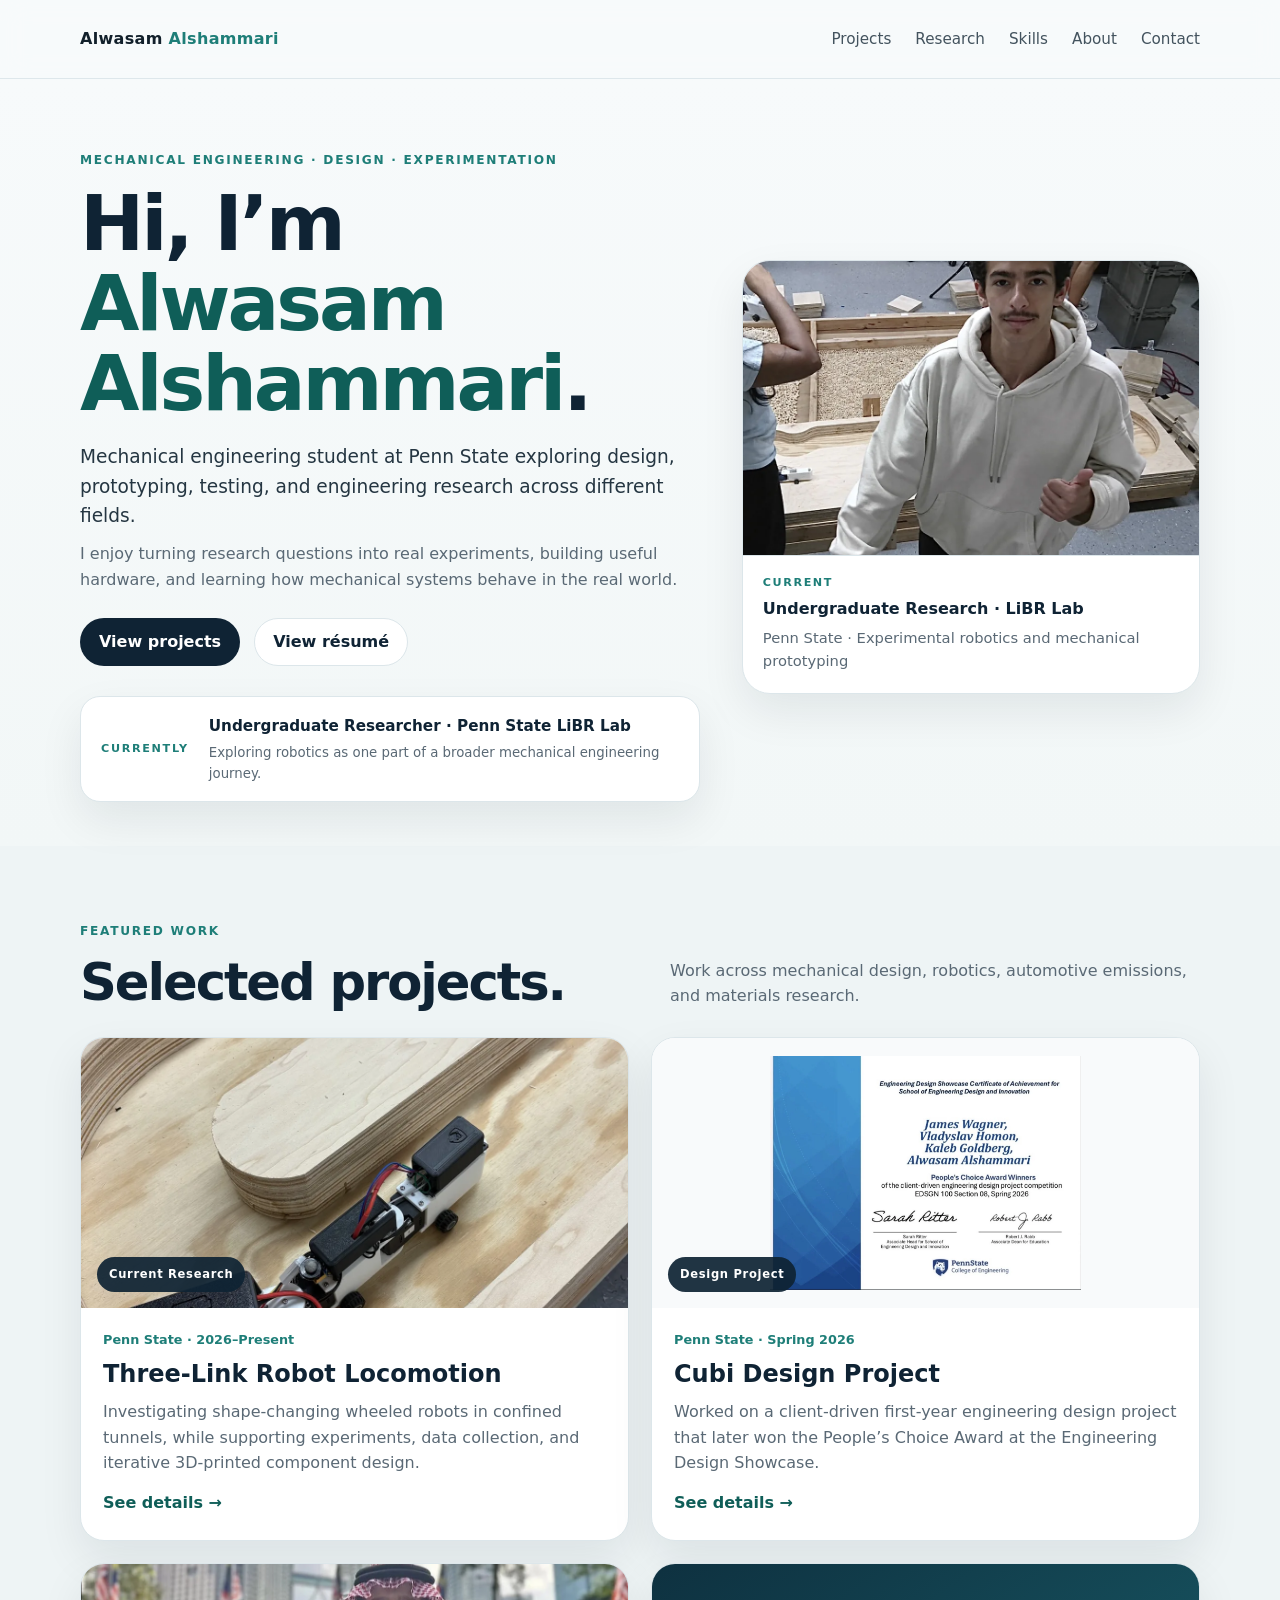
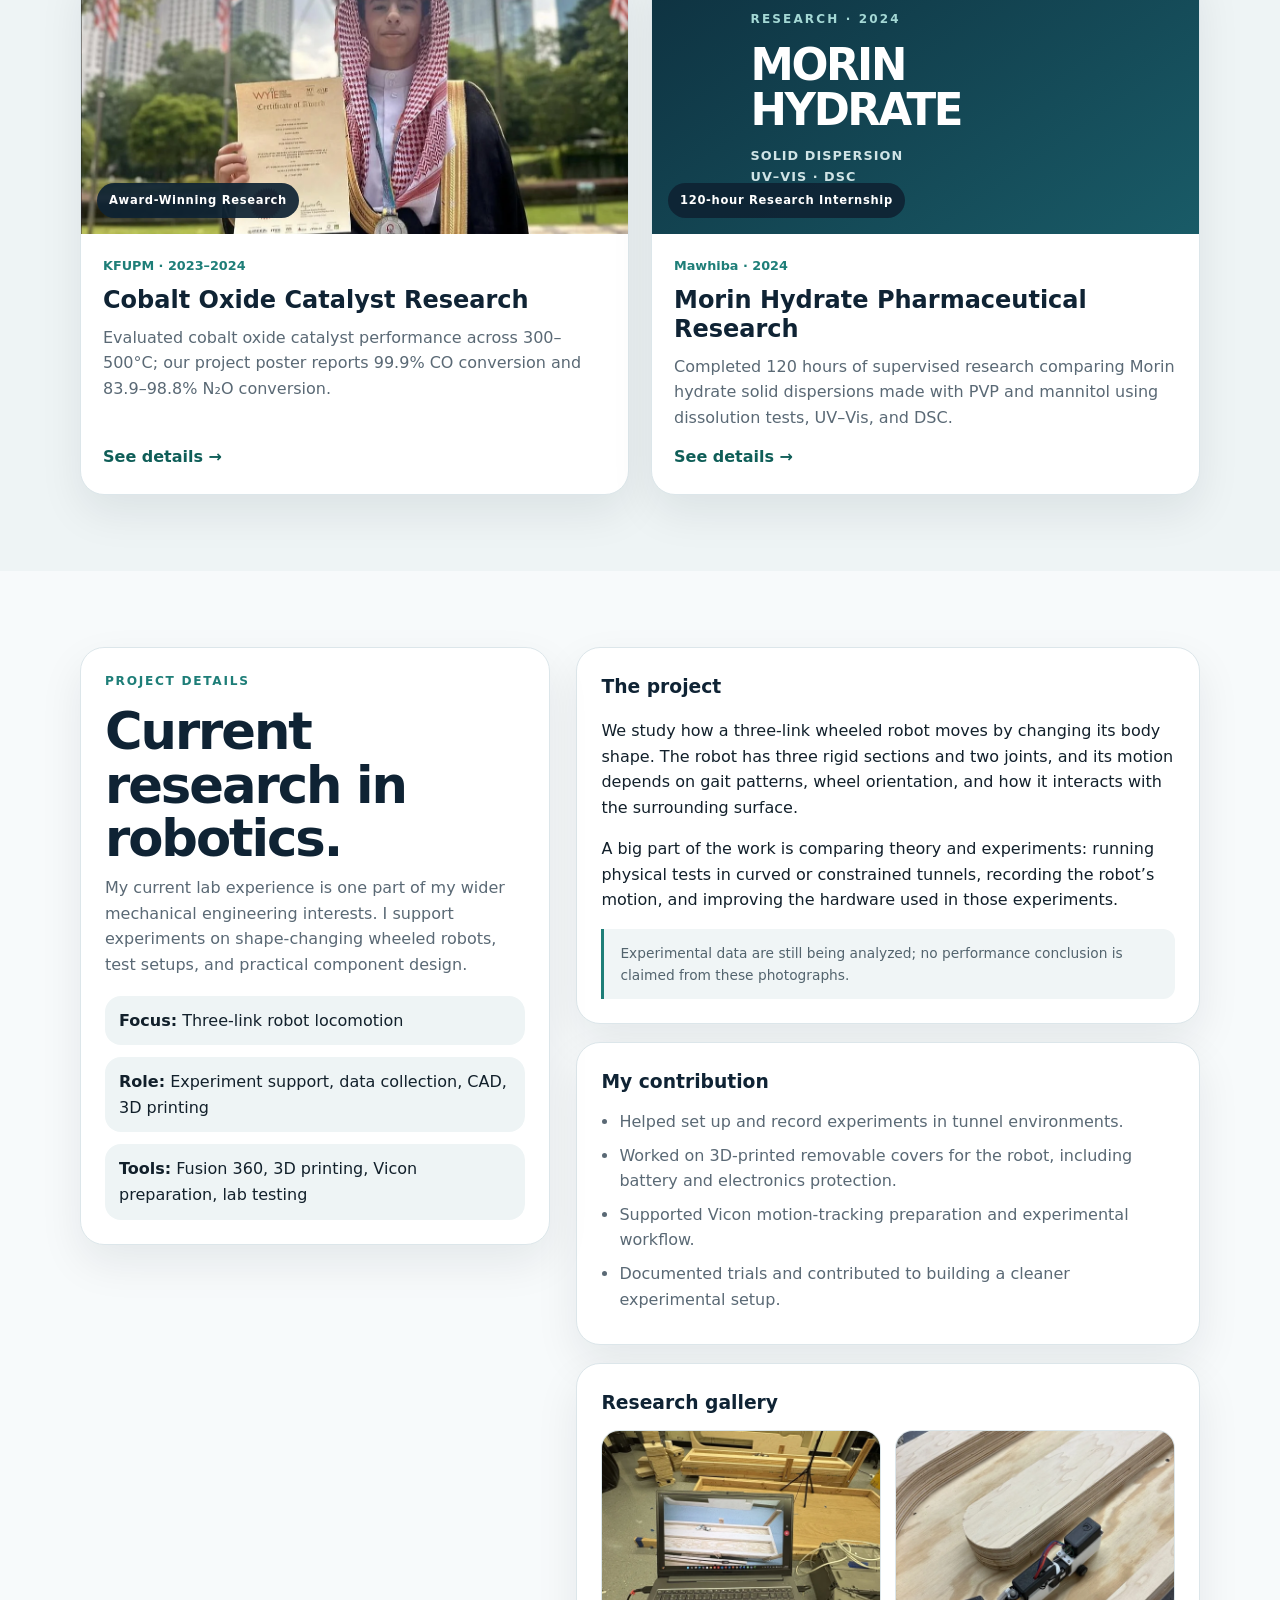
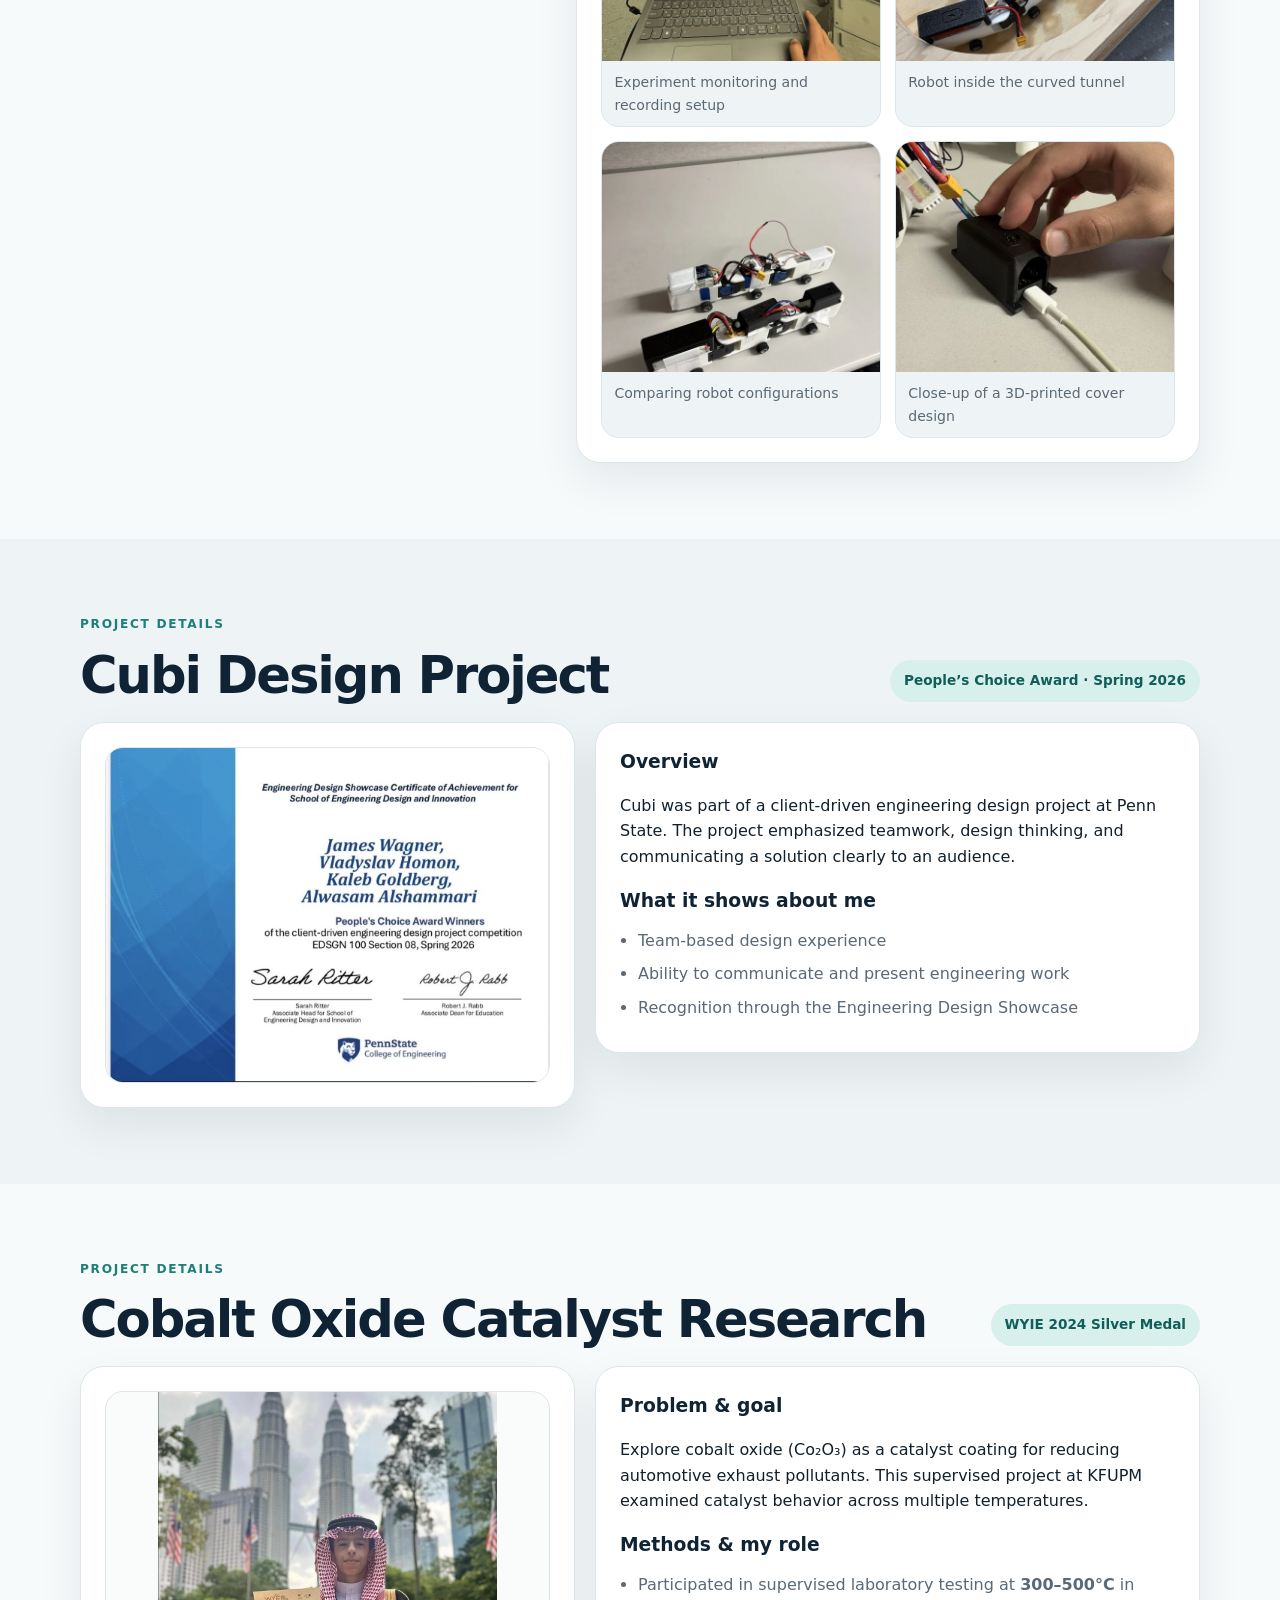
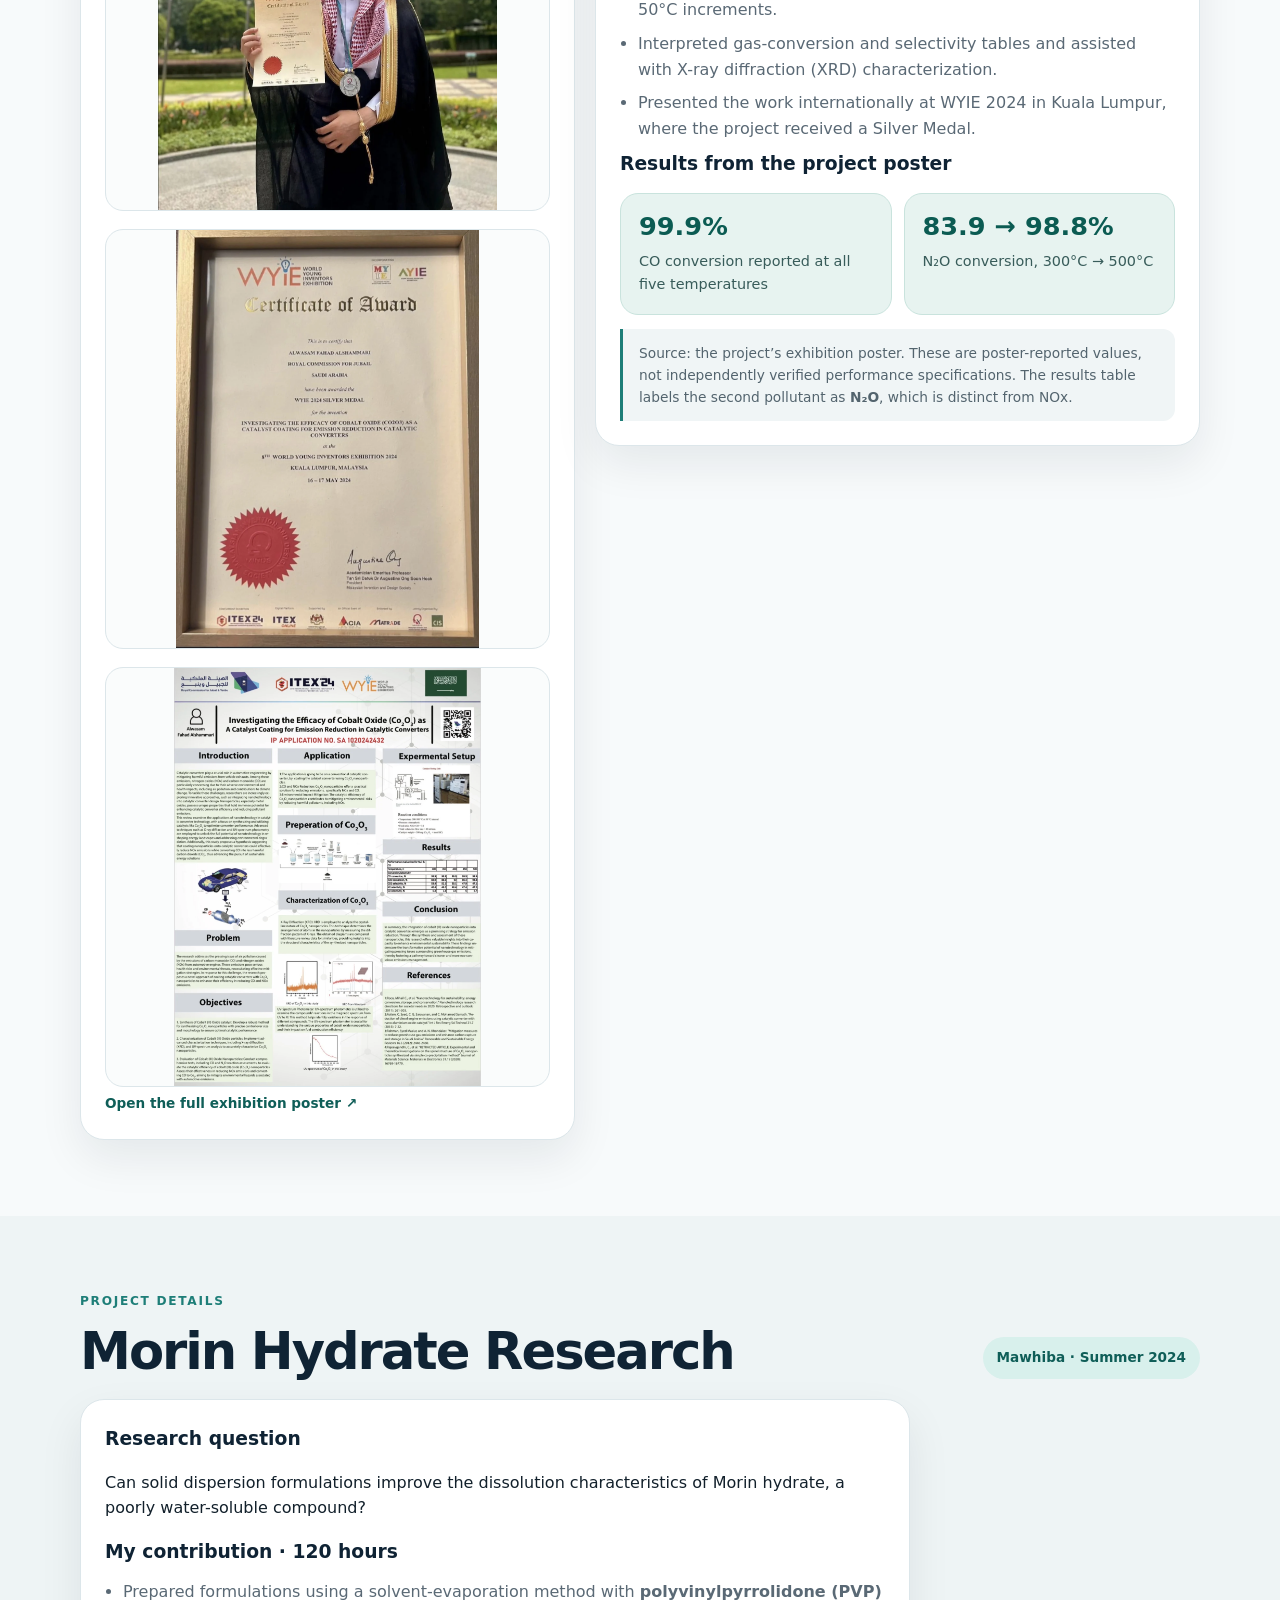
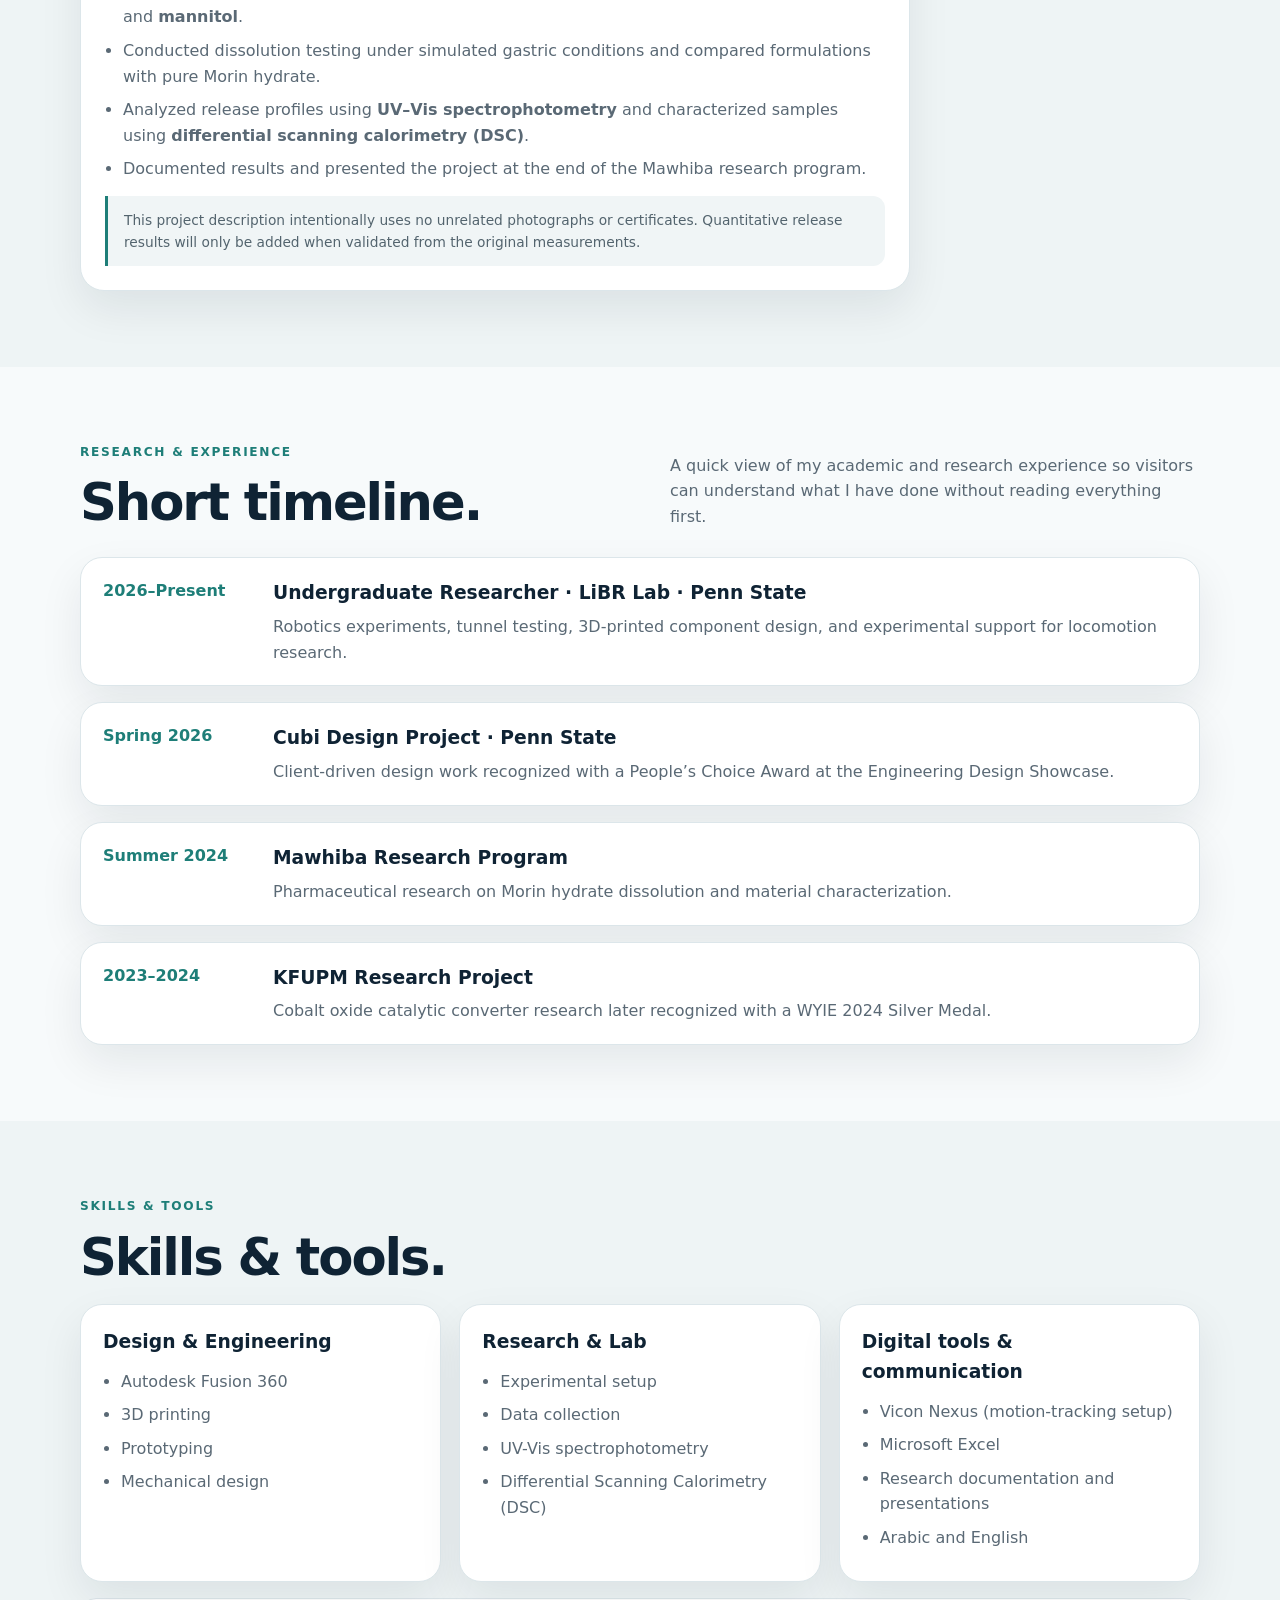
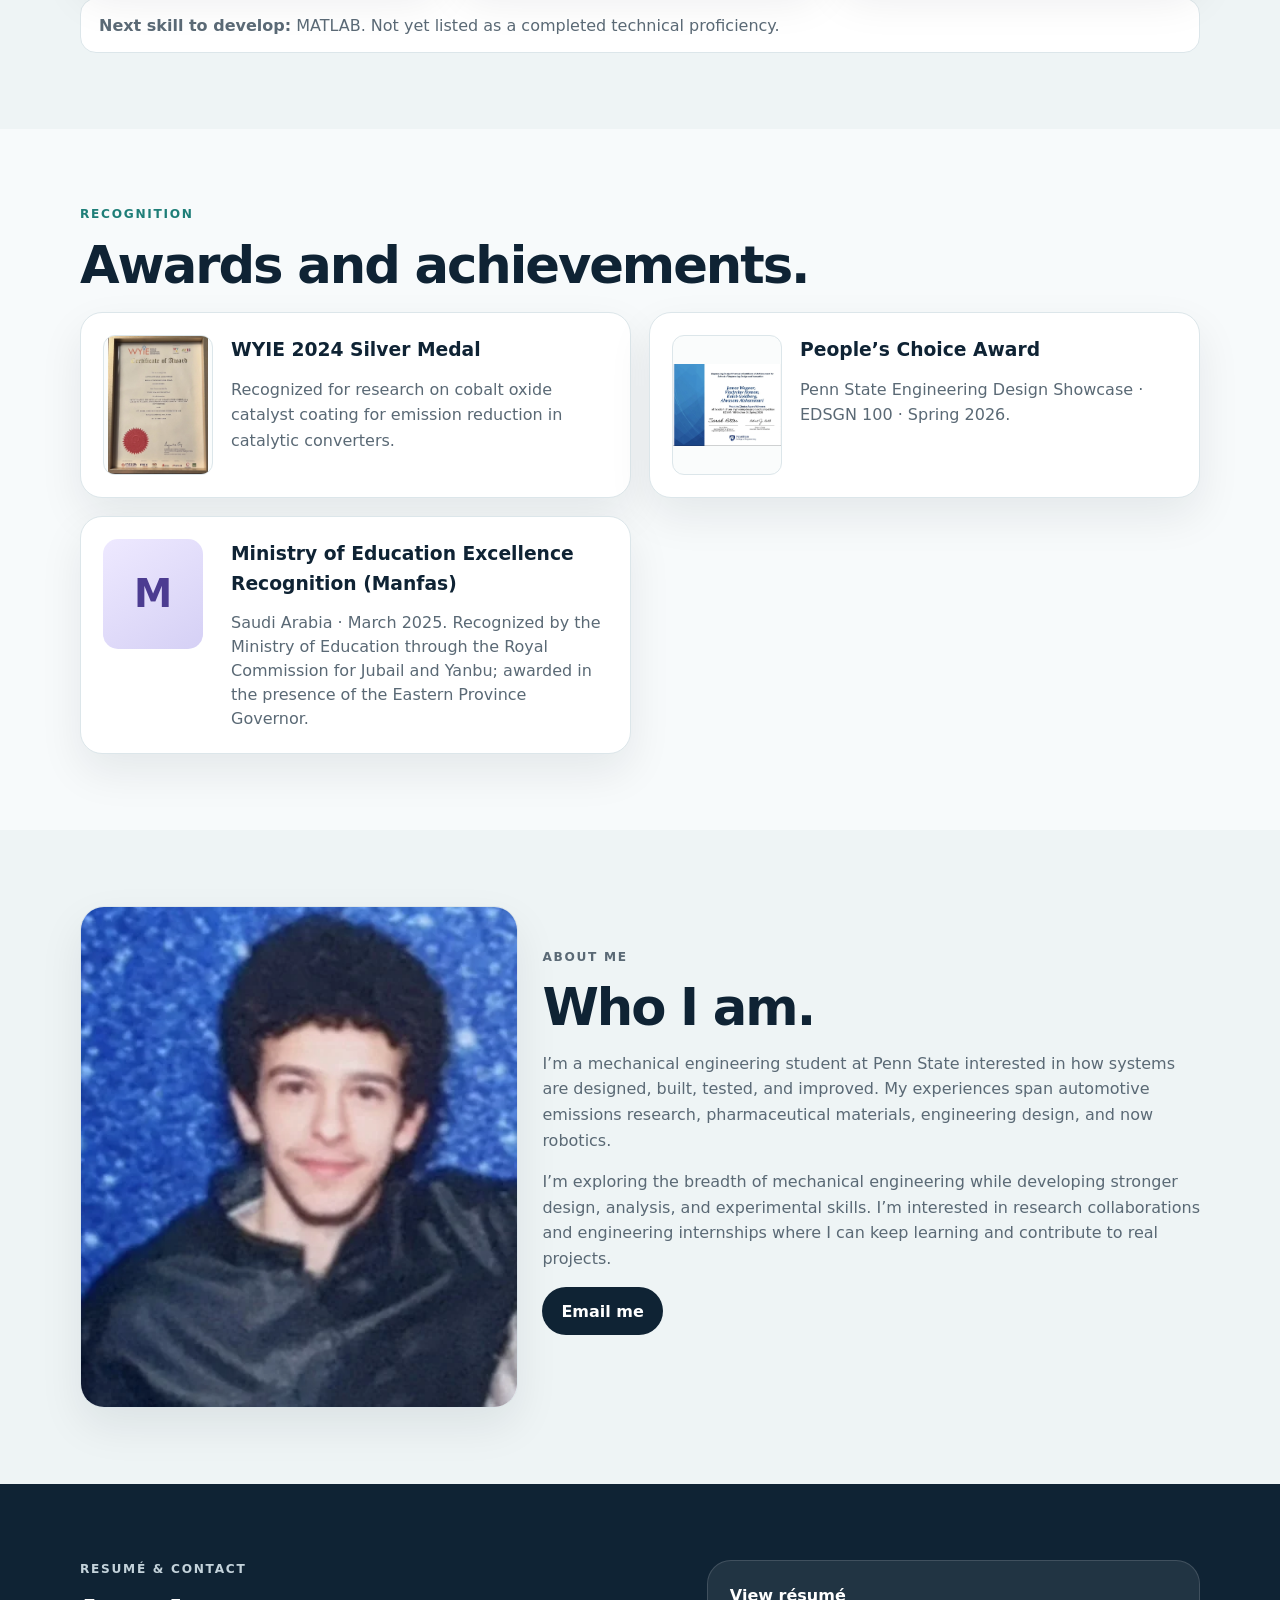
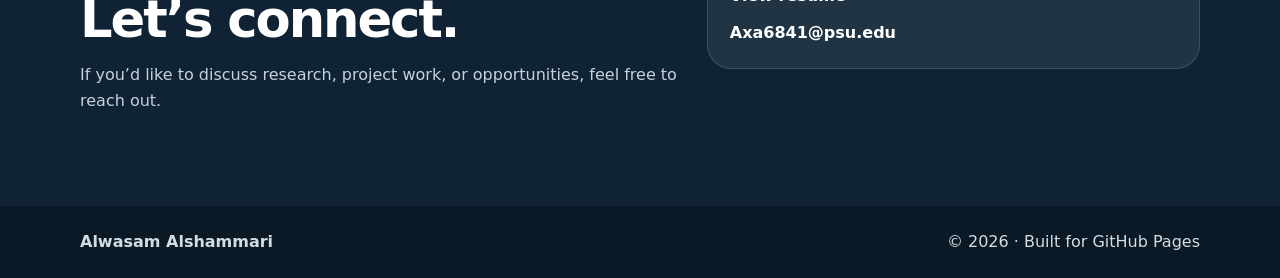
==== commit d02cc63b: "Add files via upload" ====
--- a/index.html
+++ b/index.html
@@ -1,402 +1,371 @@
 <!DOCTYPE html>
+
 <html lang="en">
 <head>
-  <meta charset="UTF-8">
-  <meta name="viewport" content="width=device-width, initial-scale=1">
-  <meta name="description" content="Alwasam Alshammari is a mechanical engineering student at Penn State focused on robotics, prototyping, and undergraduate research.">
-  <meta name="theme-color" content="#0f2334">
-  <title>Alwasam Alshammari | Portfolio</title>
-  <link rel="icon" type="image/svg+xml" href="./favicon.svg">
-  <link rel="preload" as="image" href="./assets/research/hero-lab-portrait.webp" fetchpriority="high">
-  <link rel="stylesheet" href="./styles.css">
-  <script src="./script.js" defer></script>
+<meta charset="utf-8"/>
+<meta content="width=device-width, initial-scale=1" name="viewport"/>
+<meta content="Alwasam Alshammari is a Penn State mechanical engineering student exploring engineering design, prototyping, and experimental research across robotics, emissions, and materials." name="description"/>
+<meta content="#0f2334" name="theme-color"/>
+<title>Alwasam Alshammari | Portfolio</title>
+<link href="./favicon.svg" rel="icon" type="image/svg+xml"/>
+<link as="image" fetchpriority="high" href="./assets/research/hero-lab-portrait.webp" rel="preload"/>
+<link href="./styles.css" rel="stylesheet"/>
+<script defer="" src="./script.js"></script>
 </head>
 <body>
-  <a class="skip-link" href="#main">Skip to content</a>
-
-  <header class="site-header" id="top">
-    <div class="container nav-wrap">
-      <a class="brand" href="#top">Alwasam <span>Alshammari</span></a>
-      <button class="menu-toggle" aria-expanded="false" aria-controls="site-nav" aria-label="Open navigation menu">
-        <span></span><span></span><span></span>
-      </button>
-      <nav id="site-nav" class="site-nav" aria-label="Primary navigation">
-        <a href="#projects">Projects</a>
-        <a href="#experience">Research</a>
-        <a href="#skills">Skills</a>
-        <a href="#about">About</a>
-        <a href="#contact">Contact</a>
-      </nav>
-    </div>
-  </header>
-
-  <main id="main">
-    <section class="hero">
-      <div class="container hero-grid">
-        <div class="hero-copy">
-          <p class="eyebrow">MECHANICAL ENGINEERING · ROBOTICS · RESEARCH</p>
-          <h1>Hi, I’m <span>Alwasam Alshammari</span>.</h1>
-          <p class="hero-lead">Mechanical engineering student at Penn State focused on robotics, prototyping, experimental research, and practical design.</p>
-          <p class="hero-sub">I enjoy turning research questions into real experiments, building useful hardware, and learning how mechanical systems behave in the real world.</p>
-          <div class="hero-actions">
-            <a class="btn btn-primary" href="#projects">View projects</a>
-            <a class="btn btn-secondary" href="./Alwasam_Alshammari_Resume.pdf" target="_blank" rel="noopener">View résumé</a>
-          </div>
-          <div class="hero-stats">
-            <div><strong>03+</strong><span>research experiences</span></div>
-            <div><strong>02</strong><span>major awards</span></div>
-            <div><strong>2029</strong><span>expected graduation</span></div>
-          </div>
-        </div>
-        <figure class="hero-photo-card">
-          <img src="./assets/research/hero-lab-portrait.webp" alt="Alwasam standing in the robotics lab in front of an experimental setup." width="991" height="640">
-          <figcaption>
-            <span class="photo-label">CURRENT</span>
-            <strong>Undergraduate Researcher · LiBR Lab</strong>
-            <span>Penn State · Robotics and experimental prototyping</span>
-          </figcaption>
-        </figure>
-      </div>
-    </section>
-
-    <section id="projects" class="section section-light">
-      <div class="container">
-        <div class="section-head">
-          <div>
-            <p class="eyebrow">FEATURED WORK</p>
-            <h2>Best work first.</h2>
-          </div>
-          <p class="section-intro">Each card gives a quick overview. Click “See details” to jump to the full project section with more explanation, photos, and outcomes.</p>
-        </div>
-
-        <div class="project-grid">
-          <article class="project-card">
-            <div class="project-media">
-              <img src="./assets/research/track-overview.webp" alt="Overview of the curved tunnel experimental setup for a three-link robot locomotion project." width="1152" height="1536">
-              <span class="project-tag">Current Research</span>
-            </div>
-            <div class="project-body">
-              <p class="project-meta">Penn State · 2026–Present</p>
-              <h3>Three-Link Robot Locomotion</h3>
-              <p>Built and supported experiments on wheeled three-link robots in curved and constrained tunnels, including setup work, video recording, and 3D-printed component design.</p>
-              <div class="project-links"><a href="#project-robotics">See details →</a></div>
-            </div>
-          </article>
-
-          <article class="project-card">
-            <div class="project-media">
-              <img src="./assets/cubi-certificate.webp" alt="Penn State Engineering Design Showcase certificate recognizing Alwasam's Cubi project team as People's Choice Award winners." width="1179" height="888">
-              <span class="project-tag">Design Project</span>
-            </div>
-            <div class="project-body">
-              <p class="project-meta">Penn State · Spring 2026</p>
-              <h3>Cubi Design Project</h3>
-              <p>Worked on a client-driven first-year engineering design project that later won the People’s Choice Award at the Engineering Design Showcase.</p>
-              <div class="project-links"><a href="#project-cubi">See details →</a></div>
-            </div>
-          </article>
-
-          <article class="project-card">
-            <div class="project-media">
-              <img src="./assets/wyie-award.webp" alt="Alwasam holding his WYIE 2024 award certificate outdoors in Kuala Lumpur with the Petronas Towers behind him." width="1179" height="1457">
-              <span class="project-tag">Award-Winning Research</span>
-            </div>
-            <div class="project-body">
-              <p class="project-meta">KFUPM · 2023–2024</p>
-              <h3>Cobalt Oxide Catalyst Research</h3>
-              <p>Conducted supervised experimental research on cobalt oxide nanoparticles for emission reduction in automotive catalytic converters.</p>
-              <div class="project-links"><a href="#project-cobalt">See details →</a></div>
-            </div>
-          </article>
-
-          <article class="project-card">
-            <div class="project-media">
-              <img src="./assets/wyie-silver-certificate.webp" alt="Certificate image used as a supporting visual for portfolio content." width="945" height="1300">
-              <span class="project-tag">Research Experience</span>
-            </div>
-            <div class="project-body">
-              <p class="project-meta">Mawhiba · 2024</p>
-              <h3>Morin Hydrate Pharmaceutical Research</h3>
-              <p>Investigated dissolution enhancement and antimicrobial-related formulation behavior using solid dispersion and nanotechnology methods.</p>
-              <div class="project-links"><a href="#project-morin">See details →</a></div>
-            </div>
-          </article>
-        </div>
-      </div>
-    </section>
-
-    <section id="project-robotics" class="section">
-      <div class="container detail-layout">
-        <div class="detail-sticky">
-          <p class="eyebrow">PROJECT DETAILS</p>
-          <h2>Current research in robotics.</h2>
-          <p class="detail-summary">My current work in Penn State’s Locomotion in Biology and Robotics (LiBR) Lab focuses on shape-changing wheeled robots, tunnel experiments, and prototyping.</p>
-          <ul class="detail-facts">
-            <li><strong>Focus:</strong> Three-link robot locomotion</li>
-            <li><strong>Role:</strong> Experiment support, data collection, CAD, 3D printing</li>
-            <li><strong>Tools:</strong> Fusion 360, 3D printing, Vicon preparation, lab testing</li>
-          </ul>
-        </div>
-        <div class="detail-content">
-          <article class="detail-card">
-            <h3>The project</h3>
-            <p>We study how a three-link wheeled robot moves by changing its body shape. The robot has three rigid sections and two joints, and its motion depends on gait patterns, wheel orientation, and how it interacts with the surrounding surface.</p>
-            <p>A big part of the work is comparing theory and experiments: running physical tests in curved or constrained tunnels, recording the robot’s motion, and improving the hardware used in those experiments.</p>
-          </article>
-          <article class="detail-card">
-            <h3>My contribution</h3>
-            <ul>
-              <li>Helped set up and record experiments in tunnel environments.</li>
-              <li>Worked on 3D-printed removable covers for the robot, including battery and electronics protection.</li>
-              <li>Supported Vicon motion-tracking preparation and experimental workflow.</li>
-              <li>Documented trials and contributed to building a cleaner experimental setup.</li>
-            </ul>
-          </article>
-          <article class="detail-card gallery-card">
-            <h3>Research gallery</h3>
-            <div class="gallery-grid gallery-grid-large">
-              <figure><img src="./assets/research/lab-setup.webp" alt="Laptop in front of the robotics experiment setup while recording or monitoring a trial."><figcaption>Experiment monitoring and recording setup</figcaption></figure>
-              <figure><img src="./assets/research/robot-in-track.webp" alt="Three-link robot inside the wooden curved tunnel."><figcaption>Robot inside the curved tunnel</figcaption></figure>
-              <figure><img src="./assets/research/robot-pair.webp" alt="Two three-link robots placed side by side on a table."><figcaption>Comparing robot configurations</figcaption></figure>
-              <figure><img src="./assets/research/cover-closeup.webp" alt="Close-up of a 3D-printed electronics cover being handled by hand."><figcaption>Close-up of a 3D-printed cover design</figcaption></figure>
-            </div>
-          </article>
-        </div>
-      </div>
-    </section>
-
-    <section id="project-cubi" class="section section-light">
-      <div class="container single-detail">
-        <div class="single-detail-head">
-          <div>
-            <p class="eyebrow">PROJECT DETAILS</p>
-            <h2>Cubi Design Project</h2>
-          </div>
-          <span class="badge">People’s Choice Award · Spring 2026</span>
-        </div>
-        <div class="single-detail-grid">
-          <div class="single-image-card">
-            <img src="./assets/cubi-certificate.webp" alt="Certificate showing Alwasam and teammates as People’s Choice Award winners at the Penn State Engineering Design Showcase.">
-          </div>
-          <div class="single-copy-card">
-            <h3>Overview</h3>
-            <p>Cubi was part of a client-driven engineering design project at Penn State. The project emphasized teamwork, design thinking, and communicating a solution clearly to an audience.</p>
-            <h3>What it shows about me</h3>
-            <ul>
-              <li>Team-based design experience</li>
-              <li>Ability to communicate and present engineering work</li>
-              <li>Recognition through the Engineering Design Showcase</li>
-            </ul>
-          </div>
-        </div>
-      </div>
-    </section>
-
-    <section id="project-cobalt" class="section">
-      <div class="container single-detail">
-        <div class="single-detail-head">
-          <div>
-            <p class="eyebrow">PROJECT DETAILS</p>
-            <h2>Cobalt Oxide Catalyst Research</h2>
-          </div>
-          <span class="badge">WYIE 2024 Silver Medal</span>
-        </div>
-        <div class="single-detail-grid">
-          <div class="single-image-card stack">
-            <img src="./assets/wyie-award.webp" alt="Alwasam with the WYIE certificate in Kuala Lumpur.">
-            <img src="./assets/wyie-silver-certificate.webp" alt="WYIE 2024 silver medal certificate.">
-          </div>
-          <div class="single-copy-card">
-            <h3>Overview</h3>
-            <p>Conducted supervised experimental research on cobalt oxide (Co₂O₃) nanoparticles for reducing carbon monoxide and nitrogen oxides in automotive catalytic converters.</p>
-            <h3>My work</h3>
-            <ul>
-              <li>Participated in laboratory testing and supervised research activities.</li>
-              <li>Evaluated catalytic conversion efficiency under varying temperature conditions.</li>
-              <li>Analyzed reaction performance data related to emission reduction effectiveness.</li>
-              <li>Presented the project in innovation competitions and exhibitions.</li>
-            </ul>
-          </div>
-        </div>
-      </div>
-    </section>
-
-    <section id="project-morin" class="section section-light">
-      <div class="container single-detail">
-        <div class="single-detail-head">
-          <div>
-            <p class="eyebrow">PROJECT DETAILS</p>
-            <h2>Morin Hydrate Research</h2>
-          </div>
-          <span class="badge">Mawhiba · Summer 2024</span>
-        </div>
-        <div class="single-detail-grid">
-          <div class="single-image-card">
-            <img src="./assets/profile.webp" alt="Profile-style image used as a supporting visual in the portfolio.">
-          </div>
-          <div class="single-copy-card">
-            <h3>Overview</h3>
-            <p>Worked on supervised pharmaceutical research focused on enhancing the dissolution and bioavailability of Morin hydrate using solid dispersion and nanotechnology methods.</p>
-            <h3>My work</h3>
-            <ul>
-              <li>Prepared ethanol-based solvent evaporation formulations.</li>
-              <li>Performed dissolution testing under simulated gastric conditions.</li>
-              <li>Analyzed release profiles using UV-Vis spectrophotometry.</li>
-              <li>Used DSC to characterize materials and confirm structural changes.</li>
-            </ul>
-          </div>
-        </div>
-      </div>
-    </section>
-
-    <section id="experience" class="section">
-      <div class="container">
-        <div class="section-head">
-          <div>
-            <p class="eyebrow">RESEARCH & EXPERIENCE</p>
-            <h2>Short timeline.</h2>
-          </div>
-          <p class="section-intro">A quick view of my academic and research experience so visitors can understand what I have done without reading everything first.</p>
-        </div>
-        <div class="timeline">
-          <article>
-            <span>2026–Present</span>
-            <div>
-              <h3>Undergraduate Researcher · LiBR Lab · Penn State</h3>
-              <p>Robotics experiments, tunnel testing, 3D-printed component design, and experimental support for locomotion research.</p>
-            </div>
-          </article>
-          <article>
-            <span>Spring 2026</span>
-            <div>
-              <h3>Cubi Design Project · Penn State</h3>
-              <p>Client-driven design work recognized with a People’s Choice Award at the Engineering Design Showcase.</p>
-            </div>
-          </article>
-          <article>
-            <span>2023–2024</span>
-            <div>
-              <h3>KFUPM Research Project</h3>
-              <p>Cobalt oxide catalytic converter research later recognized with a WYIE 2024 Silver Medal.</p>
-            </div>
-          </article>
-          <article>
-            <span>Summer 2024</span>
-            <div>
-              <h3>Mawhiba Research Program</h3>
-              <p>Pharmaceutical research on Morin hydrate dissolution and material characterization.</p>
-            </div>
-          </article>
-        </div>
-      </div>
-    </section>
-
-    <section id="skills" class="section section-light">
-      <div class="container">
-        <div class="section-head compact-head">
-          <div>
-            <p class="eyebrow">SKILLS & TOOLS</p>
-            <h2>Compact and clear.</h2>
-          </div>
-        </div>
-        <div class="skills-grid">
-          <article>
-            <h3>Design & Engineering</h3>
-            <ul>
-              <li>Autodesk Fusion 360</li>
-              <li>3D printing</li>
-              <li>Prototyping</li>
-              <li>Mechanical design</li>
-            </ul>
-          </article>
-          <article>
-            <h3>Research & Lab</h3>
-            <ul>
-              <li>Experimental setup</li>
-              <li>Data collection</li>
-              <li>UV-Vis spectrophotometry</li>
-              <li>Differential Scanning Calorimetry (DSC)</li>
-            </ul>
-          </article>
-          <article>
-            <h3>Programming & Technical</h3>
-            <ul>
-              <li>MATLAB (learning)</li>
-              <li>Python (learning)</li>
-              <li>Vicon Nexus</li>
-              <li>Documentation & presentations</li>
-            </ul>
-          </article>
-        </div>
-      </div>
-    </section>
-
-    <section id="awards" class="section">
-      <div class="container">
-        <div class="section-head compact-head">
-          <div>
-            <p class="eyebrow">RECOGNITION</p>
-            <h2>Awards and achievements.</h2>
-          </div>
-        </div>
-        <div class="awards-grid">
-          <article class="award-card">
-            <img src="./assets/wyie-silver-certificate.webp" alt="WYIE 2024 Silver Medal certificate">
-            <div>
-              <h3>WYIE 2024 Silver Medal</h3>
-              <p>Recognized for research on cobalt oxide catalyst coating for emission reduction in catalytic converters.</p>
-            </div>
-          </article>
-          <article class="award-card">
-            <img src="./assets/cubi-certificate.webp" alt="Engineering Design Showcase certificate">
-            <div>
-              <h3>People’s Choice Award</h3>
-              <p>Penn State Engineering Design Showcase · EDSGN 100 · Spring 2026.</p>
-            </div>
-          </article>
-        </div>
-      </div>
-    </section>
-
-    <section id="about" class="section section-light">
-      <div class="container about-grid">
-        <div class="about-photo-wrap">
-          <img src="./assets/profile.webp" alt="Portrait of Alwasam Alshammari">
-        </div>
-        <div class="about-copy">
-          <p class="eyebrow">ABOUT ME</p>
-          <h2>Who I am.</h2>
-          <p>I am a mechanical engineering student at Penn State with a strong interest in robotics, design, and applied research. I like learning by building, testing, and improving physical systems.</p>
-          <p>I’m currently looking to keep growing through undergraduate research, engineering project work, and future internship opportunities.</p>
-          <div class="about-links">
-            <a class="btn btn-primary" href="mailto:Axa6841@psu.edu">Email me</a>
-            <a class="btn btn-secondary" href="https://github.com/alwassam" target="_blank" rel="noopener">GitHub</a>
-          </div>
-        </div>
-      </div>
-    </section>
-
-    <section id="contact" class="section contact-section">
-      <div class="container contact-grid">
-        <div>
-          <p class="eyebrow">RESUMÉ & CONTACT</p>
-          <h2>Let’s connect.</h2>
-          <p>If you’d like to discuss research, project work, or opportunities, feel free to reach out.</p>
-        </div>
-        <div class="contact-card">
-          <a href="./Alwasam_Alshammari_Resume.pdf" target="_blank" rel="noopener">Download résumé</a>
-          <a href="mailto:Axa6841@psu.edu">Axa6841@psu.edu</a>
-          <a href="https://github.com/alwassam" target="_blank" rel="noopener">github.com/alwassam</a>
-        </div>
-      </div>
-    </section>
-  </main>
-
-  <footer class="site-footer">
-    <div class="container footer-wrap">
-      <strong>Alwasam Alshammari</strong>
-      <span>© <span id="year"></span> · Built for GitHub Pages</span>
-    </div>
-  </footer>
+<a class="skip-link" href="#main">Skip to content</a>
+<header class="site-header" id="top">
+<div class="container nav-wrap">
+<a class="brand" href="#top">Alwasam <span>Alshammari</span></a>
+<button aria-controls="site-nav" aria-expanded="false" aria-label="Open navigation menu" class="menu-toggle">
+<span></span><span></span><span></span>
+</button>
+<nav aria-label="Primary navigation" class="site-nav" id="site-nav">
+<a href="#projects">Projects</a>
+<a href="#experience">Research</a>
+<a href="#skills">Skills</a>
+<a href="#about">About</a>
+<a href="#contact">Contact</a>
+</nav>
+</div>
+</header>
+<main id="main">
+<section class="hero">
+<div class="container hero-grid">
+<div class="hero-copy">
+<p class="eyebrow">MECHANICAL ENGINEERING · DESIGN · EXPERIMENTATION</p>
+<h1>Hi, I’m <span>Alwasam Alshammari</span>.</h1>
+<p class="hero-lead">Mechanical engineering student at Penn State exploring design, prototyping, testing, and engineering research across different fields.</p>
+<p class="hero-sub">I enjoy turning research questions into real experiments, building useful hardware, and learning how mechanical systems behave in the real world.</p>
+<div class="hero-actions">
+<a class="btn btn-primary" href="#projects">View projects</a>
+<a class="btn btn-secondary" href="./Alwasam_Alshammari_Resume.pdf" target="_blank" rel="noopener">View résumé</a>
+</div>
+<div class="hero-context"><span class="context-label">CURRENTLY</span><div><strong>Undergraduate Researcher · Penn State LiBR Lab</strong><small>Exploring robotics as one part of a broader mechanical engineering journey.</small></div></div>
+</div>
+<figure class="hero-photo-card">
+<img alt="Alwasam standing in the robotics lab in front of an experimental setup." height="640" src="./assets/research/hero-lab-portrait.webp" width="991"/>
+<figcaption>
+<span class="photo-label">CURRENT</span>
+<strong>Undergraduate Research · LiBR Lab</strong>
+<span>Penn State · Experimental robotics and mechanical prototyping</span>
+</figcaption>
+</figure>
+</div>
+</section>
+<section class="section section-light" id="projects">
+<div class="container">
+<div class="section-head">
+<div>
+<p class="eyebrow">FEATURED WORK</p>
+<h2>Selected projects.</h2>
+</div>
+<p class="section-intro">Work across mechanical design, robotics, automotive emissions, and materials research.</p>
+</div>
+<div class="project-grid">
+<article class="project-card">
+<div class="project-media">
+<img alt="Three-link wheeled robot operating inside a curved wooden tunnel in the Penn State lab." height="1536" src="./assets/research/robot-in-track.webp" width="1152"/>
+<span class="project-tag">Current Research</span>
+</div>
+<div class="project-body">
+<p class="project-meta">Penn State · 2026–Present</p>
+<h3>Three-Link Robot Locomotion</h3>
+<p>Investigating shape-changing wheeled robots in confined tunnels, while supporting experiments, data collection, and iterative 3D-printed component design.</p>
+<div class="project-links"><a href="#project-robotics">See details →</a></div>
+</div>
+</article>
+<article class="project-card">
+<div class="project-media">
+<img alt="Penn State Engineering Design Showcase certificate recognizing Alwasam's Cubi project team as People's Choice Award winners." height="888" src="./assets/cubi-certificate.webp" width="1179"/>
+<span class="project-tag">Design Project</span>
+</div>
+<div class="project-body">
+<p class="project-meta">Penn State · Spring 2026</p>
+<h3>Cubi Design Project</h3>
+<p>Worked on a client-driven first-year engineering design project that later won the People’s Choice Award at the Engineering Design Showcase.</p>
+<div class="project-links"><a href="#project-cubi">See details →</a></div>
+</div>
+</article>
+<article class="project-card">
+<div class="project-media">
+<img alt="Alwasam holding his WYIE 2024 award certificate outdoors in Kuala Lumpur with the Petronas Towers behind him." height="1457" src="./assets/wyie-award.webp" width="1179"/>
+<span class="project-tag">Award-Winning Research</span>
+</div>
+<div class="project-body">
+<p class="project-meta">KFUPM · 2023–2024</p>
+<h3>Cobalt Oxide Catalyst Research</h3>
+<p>Evaluated cobalt oxide catalyst performance across 300–500°C; our project poster reports 99.9% CO conversion and 83.9–98.8% N₂O conversion.</p>
+<div class="project-links"><a href="#project-cobalt">See details →</a></div>
+</div>
+</article>
+<article class="project-card">
+<div class="project-media project-text-cover"><div class="text-cover-inner"><span class="cover-mark">RESEARCH · 2024</span><strong>MORIN<br/>HYDRATE</strong><span class="cover-sub">SOLID DISPERSION<br/>UV–VIS · DSC</span></div><span class="project-tag">120-hour Research Internship</span></div>
+<div class="project-body">
+<p class="project-meta">Mawhiba · 2024</p>
+<h3>Morin Hydrate Pharmaceutical Research</h3>
+<p>Completed 120 hours of supervised research comparing Morin hydrate solid dispersions made with PVP and mannitol using dissolution tests, UV–Vis, and DSC.</p>
+<div class="project-links"><a href="#project-morin">See details →</a></div>
+</div>
+</article>
+</div>
+</div>
+</section>
+<section class="section" id="project-robotics">
+<div class="container detail-layout">
+<div class="detail-sticky">
+<p class="eyebrow">PROJECT DETAILS</p>
+<h2>Current research in robotics.</h2>
+<p class="detail-summary">My current lab experience is one part of my wider mechanical engineering interests. I support experiments on shape-changing wheeled robots, test setups, and practical component design.</p>
+<ul class="detail-facts">
+<li><strong>Focus:</strong> Three-link robot locomotion</li>
+<li><strong>Role:</strong> Experiment support, data collection, CAD, 3D printing</li>
+<li><strong>Tools:</strong> Fusion 360, 3D printing, Vicon preparation, lab testing</li>
+</ul>
+</div>
+<div class="detail-content">
+<article class="detail-card">
+<h3>The project</h3>
+<p>We study how a three-link wheeled robot moves by changing its body shape. The robot has three rigid sections and two joints, and its motion depends on gait patterns, wheel orientation, and how it interacts with the surrounding surface.</p>
+<p>A big part of the work is comparing theory and experiments: running physical tests in curved or constrained tunnels, recording the robot’s motion, and improving the hardware used in those experiments.</p>
+<p class="detail-note">Experimental data are still being analyzed; no performance conclusion is claimed from these photographs.</p></article>
+<article class="detail-card">
+<h3>My contribution</h3>
+<ul>
+<li>Helped set up and record experiments in tunnel environments.</li>
+<li>Worked on 3D-printed removable covers for the robot, including battery and electronics protection.</li>
+<li>Supported Vicon motion-tracking preparation and experimental workflow.</li>
+<li>Documented trials and contributed to building a cleaner experimental setup.</li>
+</ul>
+</article>
+<article class="detail-card gallery-card">
+<h3>Research gallery</h3>
+<div class="gallery-grid gallery-grid-large">
+<figure><img alt="Laptop in front of the robotics experiment setup while recording or monitoring a trial." src="./assets/research/lab-setup.webp"/><figcaption>Experiment monitoring and recording setup</figcaption></figure>
+<figure><img alt="Three-link robot inside the wooden curved tunnel." src="./assets/research/robot-in-track.webp"/><figcaption>Robot inside the curved tunnel</figcaption></figure>
+<figure><img alt="Two three-link robots placed side by side on a table." src="./assets/research/robot-pair.webp"/><figcaption>Comparing robot configurations</figcaption></figure>
+<figure><img alt="Close-up of a 3D-printed electronics cover being handled by hand." src="./assets/research/cover-closeup.webp"/><figcaption>Close-up of a 3D-printed cover design</figcaption></figure>
+</div>
+</article>
+</div>
+</div>
+</section>
+<section class="section section-light" id="project-cubi">
+<div class="container single-detail">
+<div class="single-detail-head">
+<div>
+<p class="eyebrow">PROJECT DETAILS</p>
+<h2>Cubi Design Project</h2>
+</div>
+<span class="badge">People’s Choice Award · Spring 2026</span>
+</div>
+<div class="single-detail-grid">
+<div class="single-image-card">
+<img alt="Certificate showing Alwasam and teammates as People’s Choice Award winners at the Penn State Engineering Design Showcase." src="./assets/cubi-certificate.webp"/>
+</div>
+<div class="single-copy-card">
+<h3>Overview</h3>
+<p>Cubi was part of a client-driven engineering design project at Penn State. The project emphasized teamwork, design thinking, and communicating a solution clearly to an audience.</p>
+<h3>What it shows about me</h3>
+<ul>
+<li>Team-based design experience</li>
+<li>Ability to communicate and present engineering work</li>
+<li>Recognition through the Engineering Design Showcase</li>
+</ul>
+</div>
+</div>
+</div>
+</section>
+<section class="section" id="project-cobalt">
+<div class="container single-detail">
+<div class="single-detail-head">
+<div>
+<p class="eyebrow">PROJECT DETAILS</p>
+<h2>Cobalt Oxide Catalyst Research</h2>
+</div>
+<span class="badge">WYIE 2024 Silver Medal</span>
+</div>
+<div class="single-detail-grid">
+<div class="single-image-card stack">
+<img alt="Alwasam with the WYIE certificate in Kuala Lumpur." src="./assets/wyie-award.webp"/>
+<img alt="WYIE 2024 silver medal certificate." src="./assets/wyie-silver-certificate.webp"/>
+<a class="poster-link" href="./assets/cobalt-research-poster.webp" rel="noopener" target="_blank"><img alt="Cobalt oxide catalyst research poster presenting experimental setup, XRD, and gas conversion results" loading="lazy" src="./assets/cobalt-research-poster.webp"/><span>Open the full exhibition poster ↗</span></a></div>
+<div class="single-copy-card"><h3>Problem &amp; goal</h3>
+<p>Explore cobalt oxide (Co₂O₃) as a catalyst coating for reducing automotive exhaust pollutants. This supervised project at KFUPM examined catalyst behavior across multiple temperatures.</p>
+<h3>Methods &amp; my role</h3><ul>
+<li>Participated in supervised laboratory testing at <strong>300–500°C</strong> in 50°C increments.</li>
+<li>Interpreted gas-conversion and selectivity tables and assisted with X-ray diffraction (XRD) characterization.</li>
+<li>Presented the work internationally at WYIE 2024 in Kuala Lumpur, where the project received a Silver Medal.</li>
+</ul>
+<h3>Results from the project poster</h3>
+<div class="results-row"><div><strong>99.9%</strong><span>CO conversion reported at all five temperatures</span></div><div><strong>83.9 → 98.8%</strong><span>N₂O conversion, 300°C → 500°C</span></div></div>
+<p class="detail-note">Source: the project’s exhibition poster. These are poster-reported values, not independently verified performance specifications. The results table labels the second pollutant as <strong>N₂O</strong>, which is distinct from NOx.</p>
+</div>
+</div>
+</div>
+</section>
+<section class="section section-light" id="project-morin">
+<div class="container single-detail">
+<div class="single-detail-head">
+<div>
+<p class="eyebrow">PROJECT DETAILS</p>
+<h2>Morin Hydrate Research</h2>
+</div>
+<span class="badge">Mawhiba · Summer 2024</span>
+</div>
+<div class="single-detail-grid morin-no-image">
+
+<div class="single-copy-card"><h3>Research question</h3>
+<p>Can solid dispersion formulations improve the dissolution characteristics of Morin hydrate, a poorly water-soluble compound?</p>
+<h3>My contribution · 120 hours</h3>
+<ul>
+<li>Prepared formulations using a solvent-evaporation method with <strong>polyvinylpyrrolidone (PVP)</strong> and <strong>mannitol</strong>.</li>
+<li>Conducted dissolution testing under simulated gastric conditions and compared formulations with pure Morin hydrate.</li>
+<li>Analyzed release profiles using <strong>UV–Vis spectrophotometry</strong> and characterized samples using <strong>differential scanning calorimetry (DSC)</strong>.</li>
+<li>Documented results and presented the project at the end of the Mawhiba research program.</li>
+</ul>
+<p class="detail-note">This project description intentionally uses no unrelated photographs or certificates. Quantitative release results will only be added when validated from the original measurements.</p></div>
+</div>
+</div>
+</section>
+<section class="section" id="experience">
+<div class="container">
+<div class="section-head">
+<div>
+<p class="eyebrow">RESEARCH &amp; EXPERIENCE</p>
+<h2>Short timeline.</h2>
+</div>
+<p class="section-intro">A quick view of my academic and research experience so visitors can understand what I have done without reading everything first.</p>
+</div>
+<div class="timeline">
+
+
+
+
+<article>
+<span>2026–Present</span>
+<div>
+<h3>Undergraduate Researcher · LiBR Lab · Penn State</h3>
+<p>Robotics experiments, tunnel testing, 3D-printed component design, and experimental support for locomotion research.</p>
+</div>
+</article><article>
+<span>Spring 2026</span>
+<div>
+<h3>Cubi Design Project · Penn State</h3>
+<p>Client-driven design work recognized with a People’s Choice Award at the Engineering Design Showcase.</p>
+</div>
+</article><article>
+<span>Summer 2024</span>
+<div>
+<h3>Mawhiba Research Program</h3>
+<p>Pharmaceutical research on Morin hydrate dissolution and material characterization.</p>
+</div>
+</article><article>
+<span>2023–2024</span>
+<div>
+<h3>KFUPM Research Project</h3>
+<p>Cobalt oxide catalytic converter research later recognized with a WYIE 2024 Silver Medal.</p>
+</div>
+</article></div>
+</div>
+</section>
+<section class="section section-light" id="skills">
+<div class="container">
+<div class="section-head compact-head">
+<div>
+<p class="eyebrow">SKILLS &amp; TOOLS</p>
+<h2>Skills &amp; tools.</h2>
+</div>
+</div>
+<div class="skills-grid">
+<article>
+<h3>Design &amp; Engineering</h3>
+<ul>
+<li>Autodesk Fusion 360</li>
+<li>3D printing</li>
+<li>Prototyping</li>
+<li>Mechanical design</li>
+</ul>
+</article>
+<article>
+<h3>Research &amp; Lab</h3>
+<ul>
+<li>Experimental setup</li>
+<li>Data collection</li>
+<li>UV-Vis spectrophotometry</li>
+<li>Differential Scanning Calorimetry (DSC)</li>
+</ul>
+</article>
+<article>
+<h3>Digital tools &amp; communication</h3>
+<ul><li>Vicon Nexus (motion-tracking setup)</li><li>Microsoft Excel</li><li>Research documentation and presentations</li><li>Arabic and English</li></ul>
+</article>
+</div>
+<p class="learning-note"><strong>Next skill to develop:</strong> MATLAB. Not yet listed as a completed technical proficiency.</p></div>
+</section>
+<section class="section" id="awards">
+<div class="container">
+<div class="section-head compact-head">
+<div>
+<p class="eyebrow">RECOGNITION</p>
+<h2>Awards and achievements.</h2>
+</div>
+</div>
+<div class="awards-grid">
+<article class="award-card">
+<img alt="WYIE 2024 Silver Medal certificate" src="./assets/wyie-silver-certificate.webp"/>
+<div>
+<h3>WYIE 2024 Silver Medal</h3>
+<p>Recognized for research on cobalt oxide catalyst coating for emission reduction in catalytic converters.</p>
+</div>
+</article>
+<article class="award-card">
+<img alt="Engineering Design Showcase certificate" src="./assets/cubi-certificate.webp"/>
+<div>
+<h3>People’s Choice Award</h3>
+<p>Penn State Engineering Design Showcase · EDSGN 100 · Spring 2026.</p>
+</div>
+</article>
+<article class="award-card award-card-text"><div aria-hidden="true" class="award-icon">M</div><div><h3>Ministry of Education Excellence Recognition (Manfas)</h3><p>Saudi Arabia · March 2025. Recognized by the Ministry of Education through the Royal Commission for Jubail and Yanbu; awarded in the presence of the Eastern Province Governor.</p></div></article></div>
+</div>
+</section>
+<section class="section section-light" id="about">
+<div class="container about-grid">
+<div class="about-photo-wrap">
+<img alt="Portrait of Alwasam Alshammari" src="./assets/profile.webp"/>
+</div>
+<div class="about-copy">
+<p class="eyebrow">ABOUT ME</p>
+<h2>Who I am.</h2>
+<p>I’m a mechanical engineering student at Penn State interested in how systems are designed, built, tested, and improved. My experiences span automotive emissions research, pharmaceutical materials, engineering design, and now robotics.</p>
+<p>I’m exploring the breadth of mechanical engineering while developing stronger design, analysis, and experimental skills. I’m interested in research collaborations and engineering internships where I can keep learning and contribute to real projects.</p>
+<div class="about-links">
+<a class="btn btn-primary" href="mailto:Axa6841@psu.edu">Email me</a>
+
+</div>
+</div>
+</div>
+</section>
+<section class="section contact-section" id="contact">
+<div class="container contact-grid">
+<div>
+<p class="eyebrow">RESUMÉ &amp; CONTACT</p>
+<h2>Let’s connect.</h2>
+<p>If you’d like to discuss research, project work, or opportunities, feel free to reach out.</p>
+</div>
+<div class="contact-card">
+<a href="./Alwasam_Alshammari_Resume.pdf" target="_blank" rel="noopener">View résumé</a>
+<a href="mailto:Axa6841@psu.edu">Axa6841@psu.edu</a>
+
+</div>
+</div>
+</section>
+</main>
+<footer class="site-footer">
+<div class="container footer-wrap">
+<strong>Alwasam Alshammari</strong>
+<span>© <span id="year"></span> · Built for GitHub Pages</span>
+</div>
+</footer>
 </body>
 </html>
--- a/styles.css
+++ b/styles.css
@@ -78,3 +78,12 @@
   .gallery-grid img{height:210px}
   .footer-wrap{display:grid;justify-content:start;padding:20px 0}
 }
+
+/* Editorial updates · November 2026 */
+.hero-context{display:flex;align-items:center;gap:20px;background:#fff;border:1px solid var(--line);border-radius:20px;padding:17px 20px;max-width:620px;box-shadow:var(--shadow)}
+.context-label{color:var(--accent);font-size:.7rem;letter-spacing:.15em;font-weight:900}.hero-context strong{display:block;font-size:.95rem;color:var(--navy)}.hero-context small{display:block;color:var(--muted);margin-top:3px}
+.project-text-cover{background:linear-gradient(145deg,#0e3140,#195b67);color:white;display:flex;align-items:center;justify-content:center;padding:26px}
+.text-cover-inner{display:grid;gap:14px;width:100%;max-width:350px}.cover-mark{font-weight:800;color:#a4d8d5;font-size:.75rem;letter-spacing:.18em}.text-cover-inner strong{font-size:clamp(2rem,3.4vw,3rem);line-height:1.02;letter-spacing:-.055em}.cover-sub{font-size:.8rem;color:#d0e4e6;font-weight:700;letter-spacing:.08em}
+.morin-no-image{grid-template-columns:1fr;max-width:830px}.results-row{display:grid;grid-template-columns:repeat(2,minmax(0,1fr));gap:12px;margin:14px 0}.results-row div{background:#e7f3f0;border:1px solid #c9e3dd;border-radius:18px;padding:18px}.results-row strong{display:block;color:#0b5b52;font-size:1.6rem;line-height:1.15}.results-row span{display:block;color:#385c5a;font-size:.9rem;margin-top:8px}.detail-note{padding:13px 16px;background:#f0f5f6;border-left:3px solid var(--accent);color:#53646e;font-size:.86rem;border-radius:0 12px 12px 0}.learning-note{background:#fff;border:1px solid var(--line);padding:14px 18px;border-radius:16px;margin:16px 0 0;color:var(--muted)}
+.award-icon{display:flex;align-items:center;justify-content:center;background:linear-gradient(145deg,#eee9ff,#d5d0f5);color:#4c3c91;font-size:2.4rem;font-weight:850;width:100px;height:110px;border-radius:15px}.poster-link{display:grid;gap:6px;color:var(--accent-dark);font-weight:800;font-size:.85rem}.poster-link img{max-height:380px;object-fit:contain;background:#f8fafb}.award-card-text{grid-template-columns:110px 1fr}.award-card-text p{line-height:1.5}
+@media(max-width:700px){.hero-context{align-items:start;flex-direction:column;gap:7px}.results-row{grid-template-columns:1fr}.award-card-text{grid-template-columns:80px 1fr}.award-icon{width:75px;height:80px}}
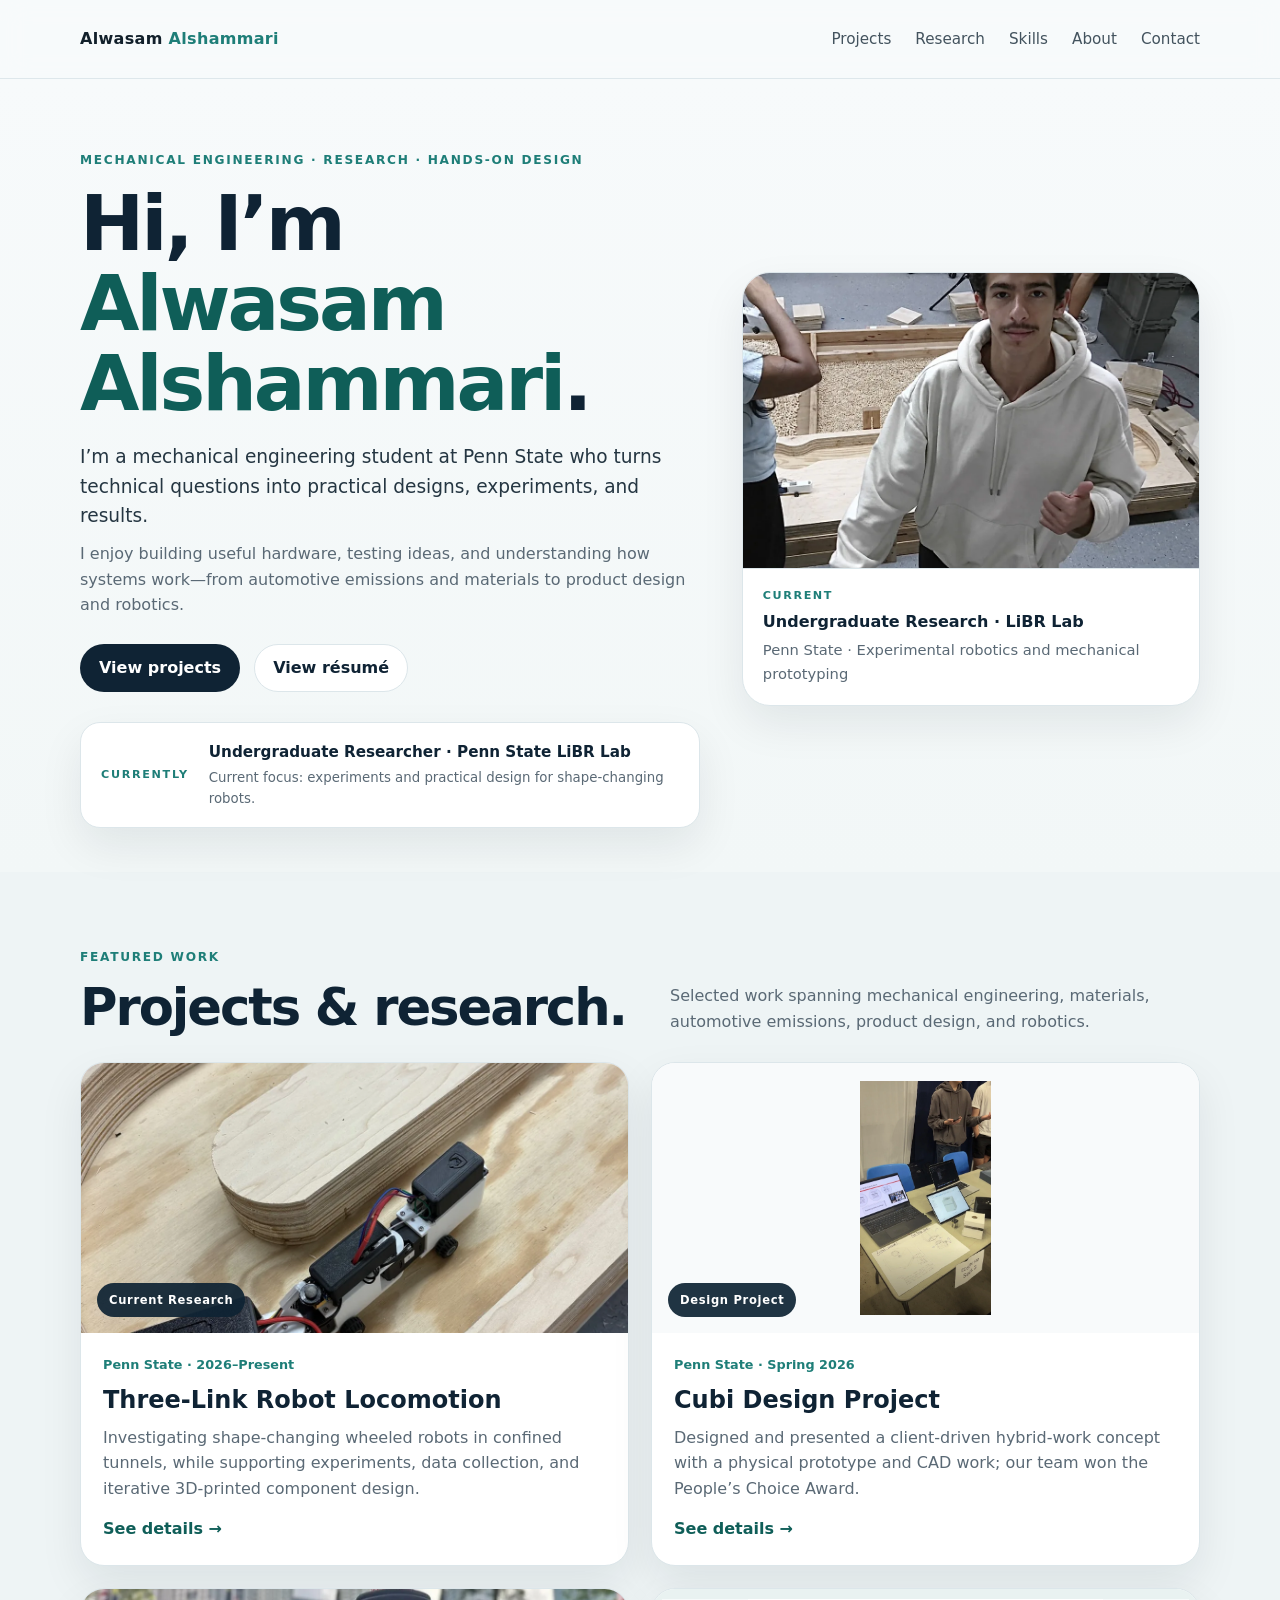
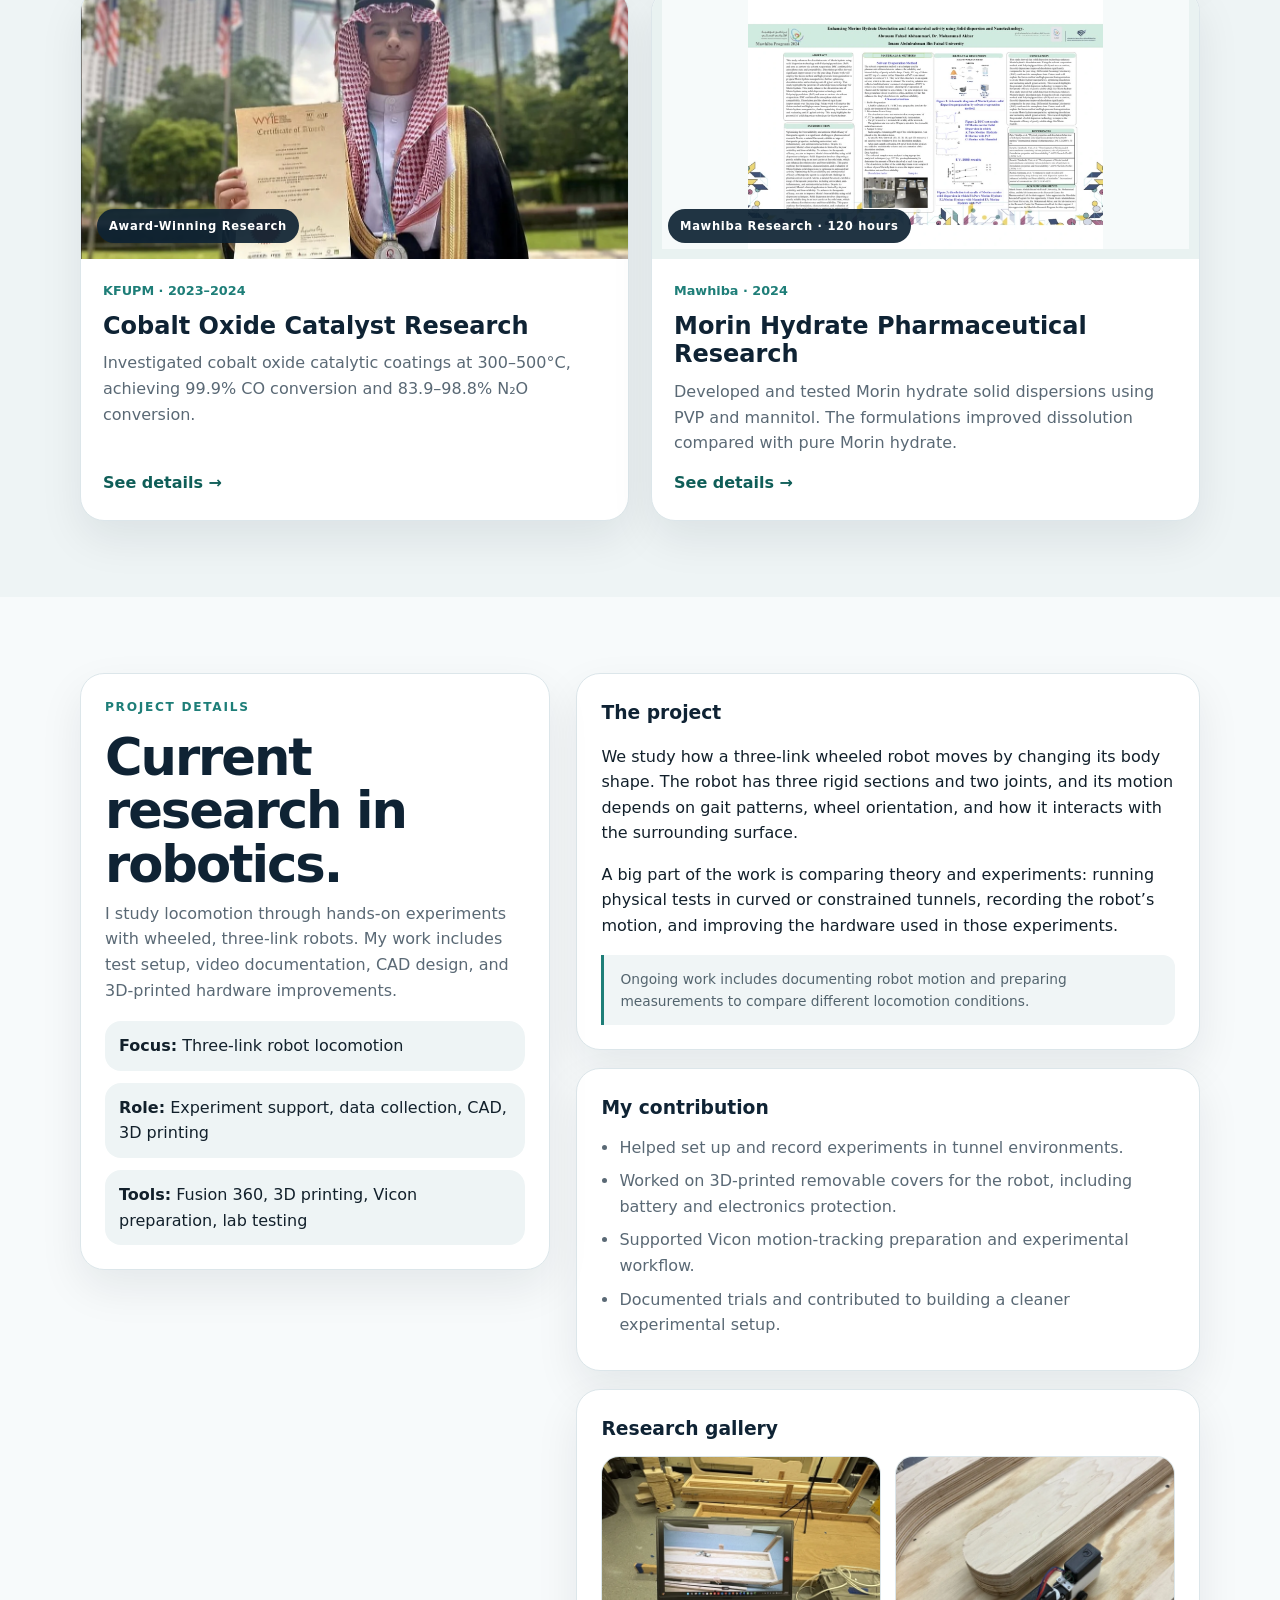
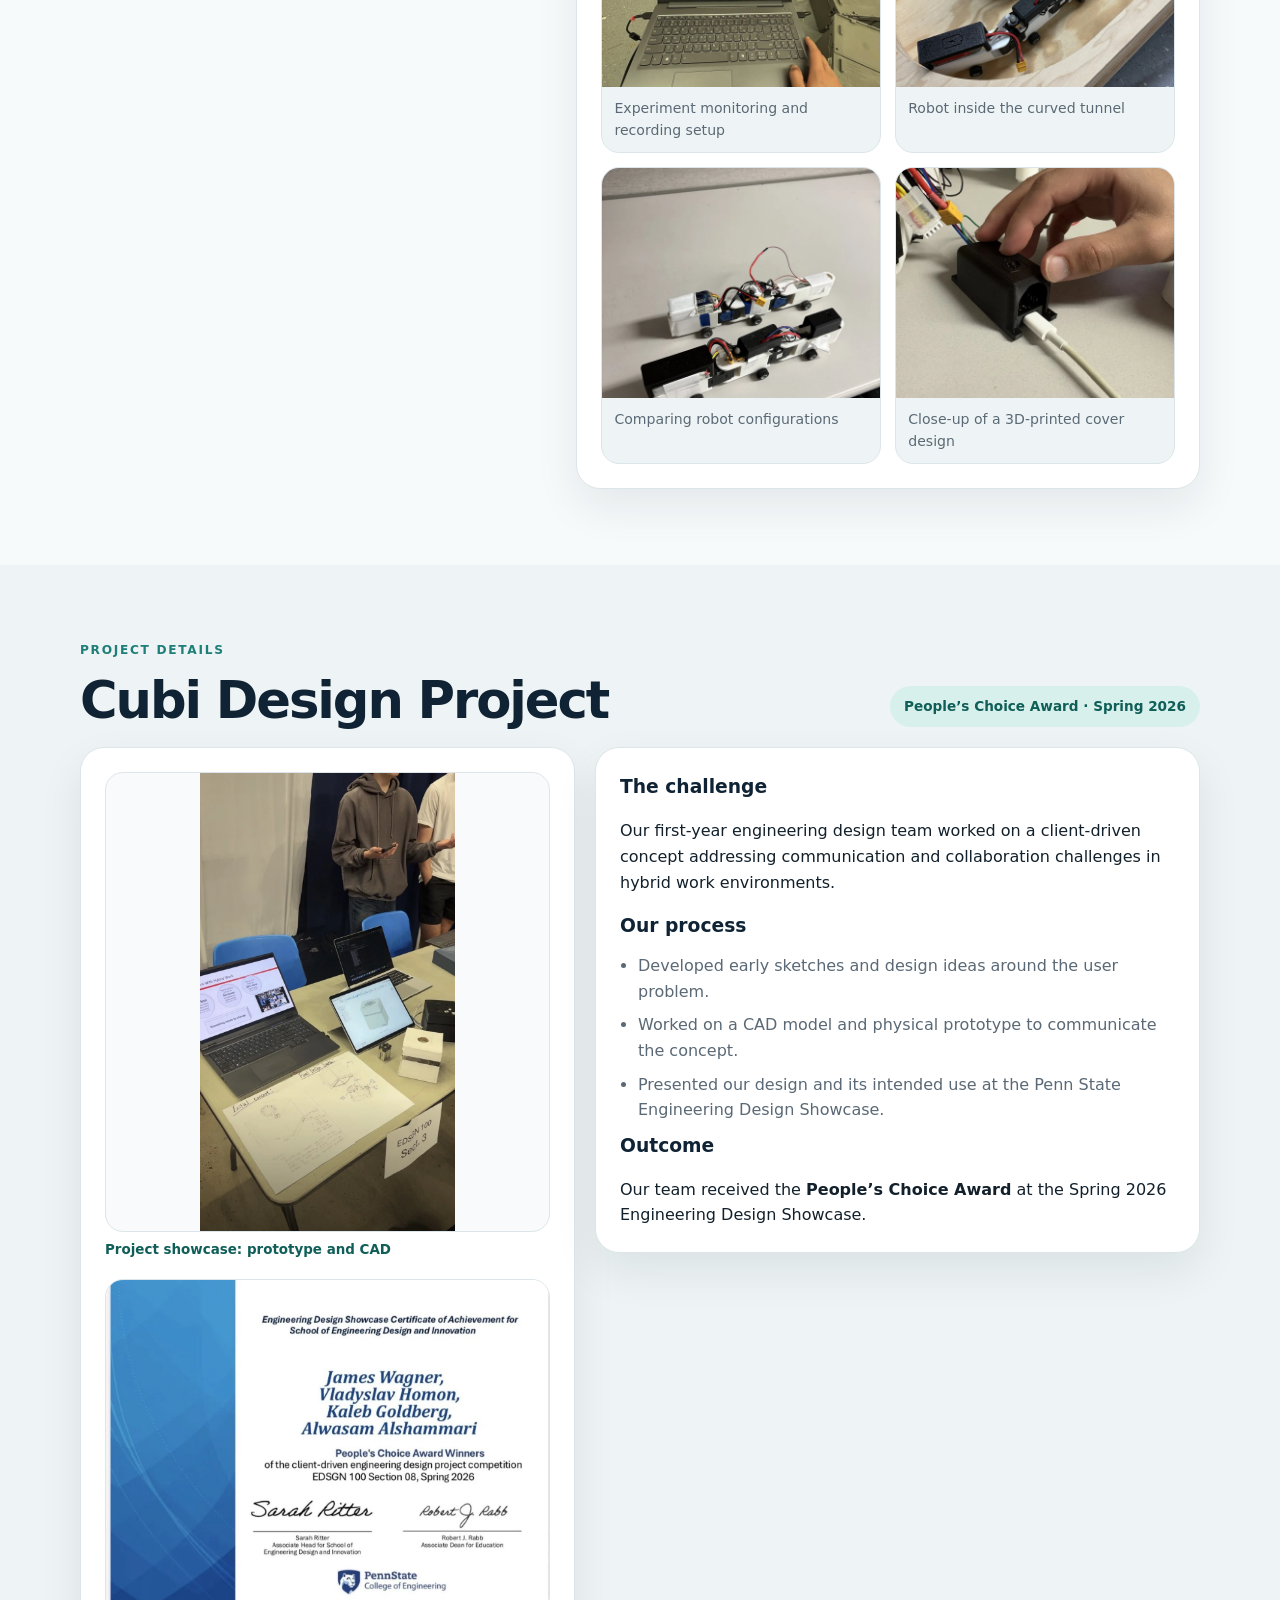
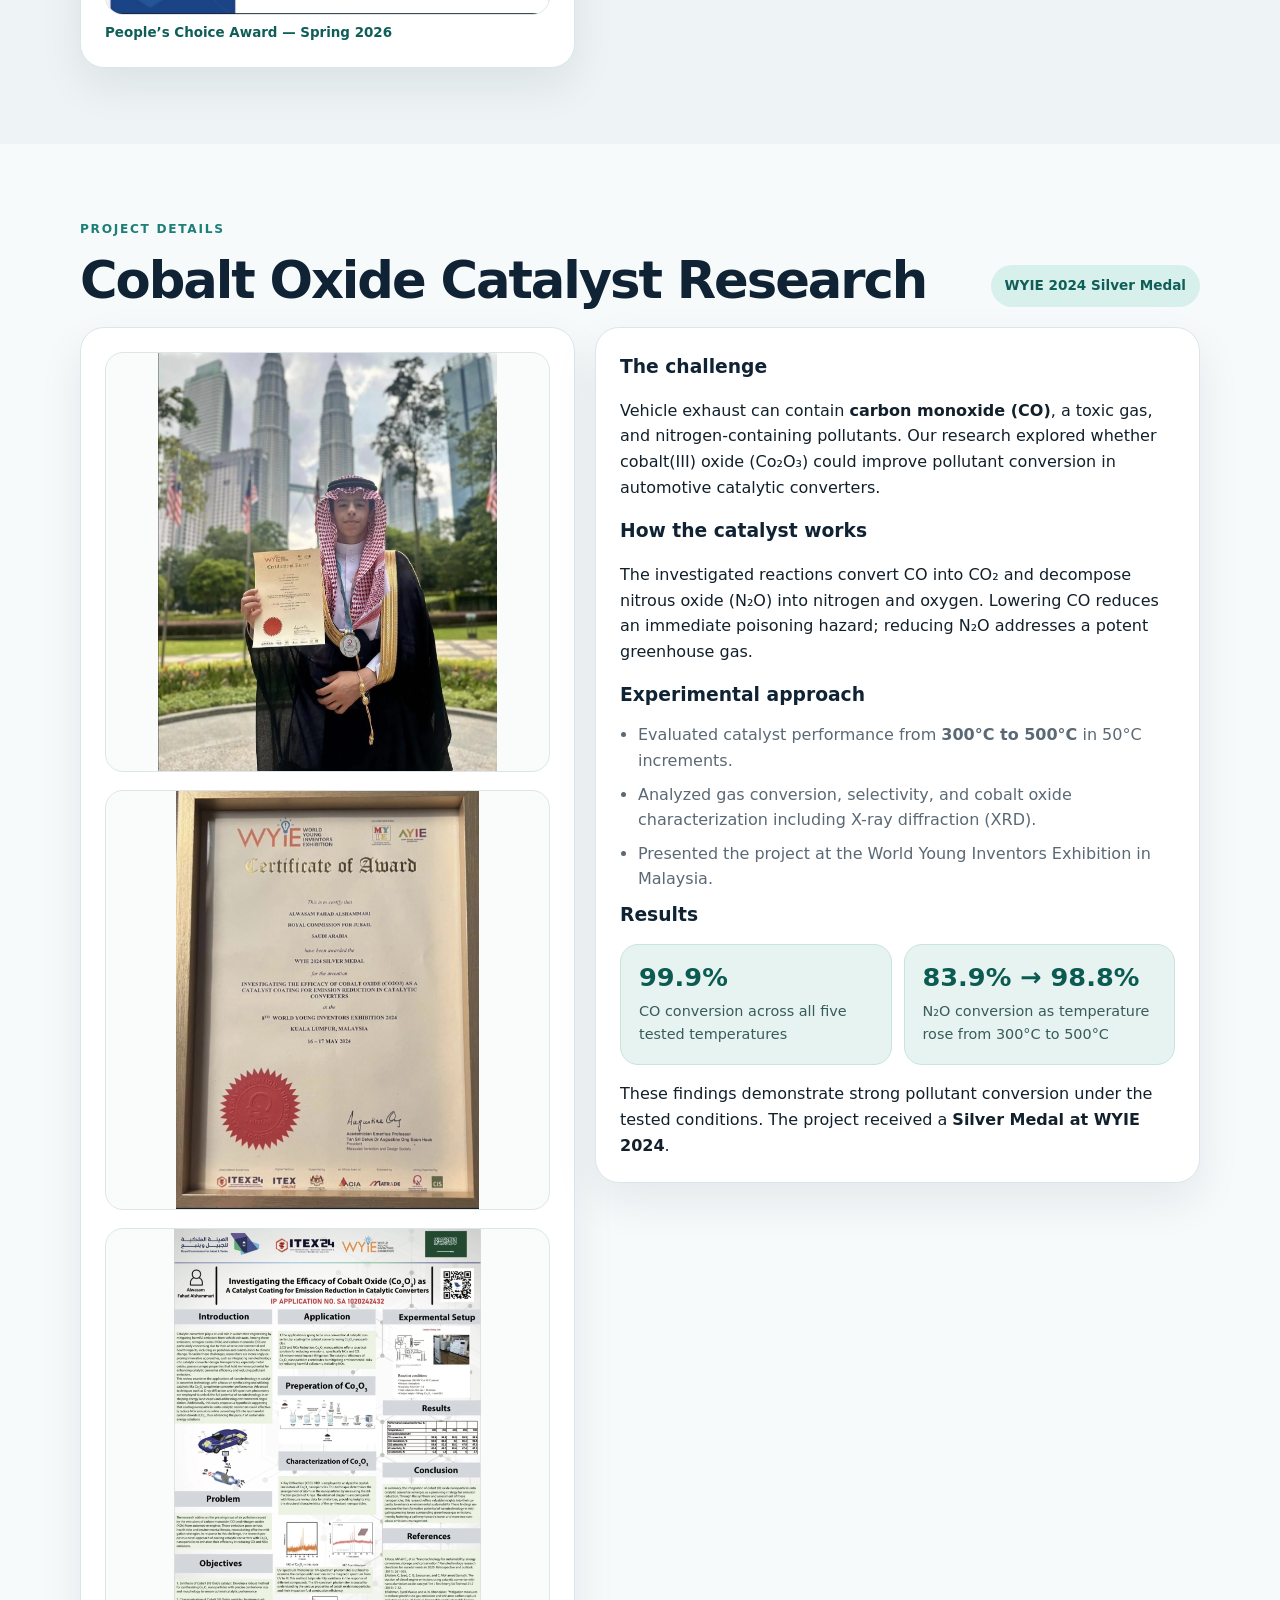
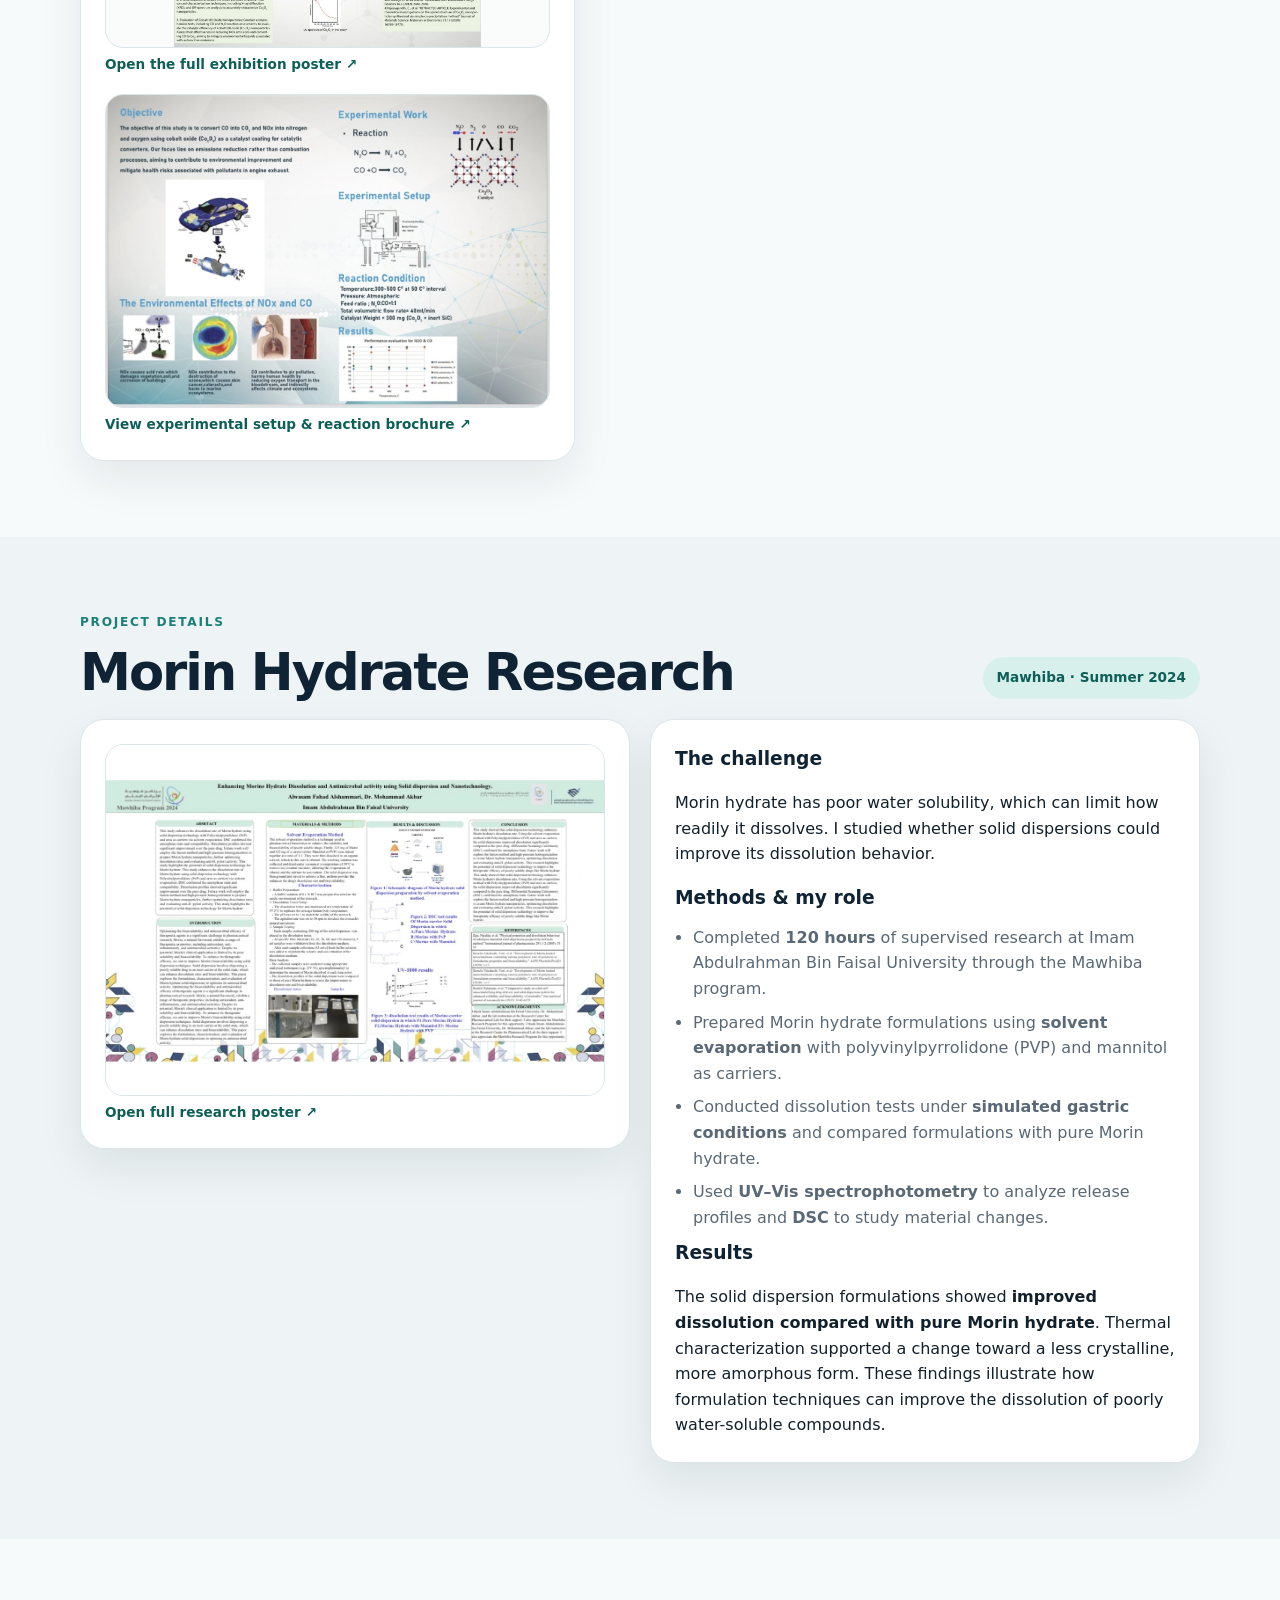
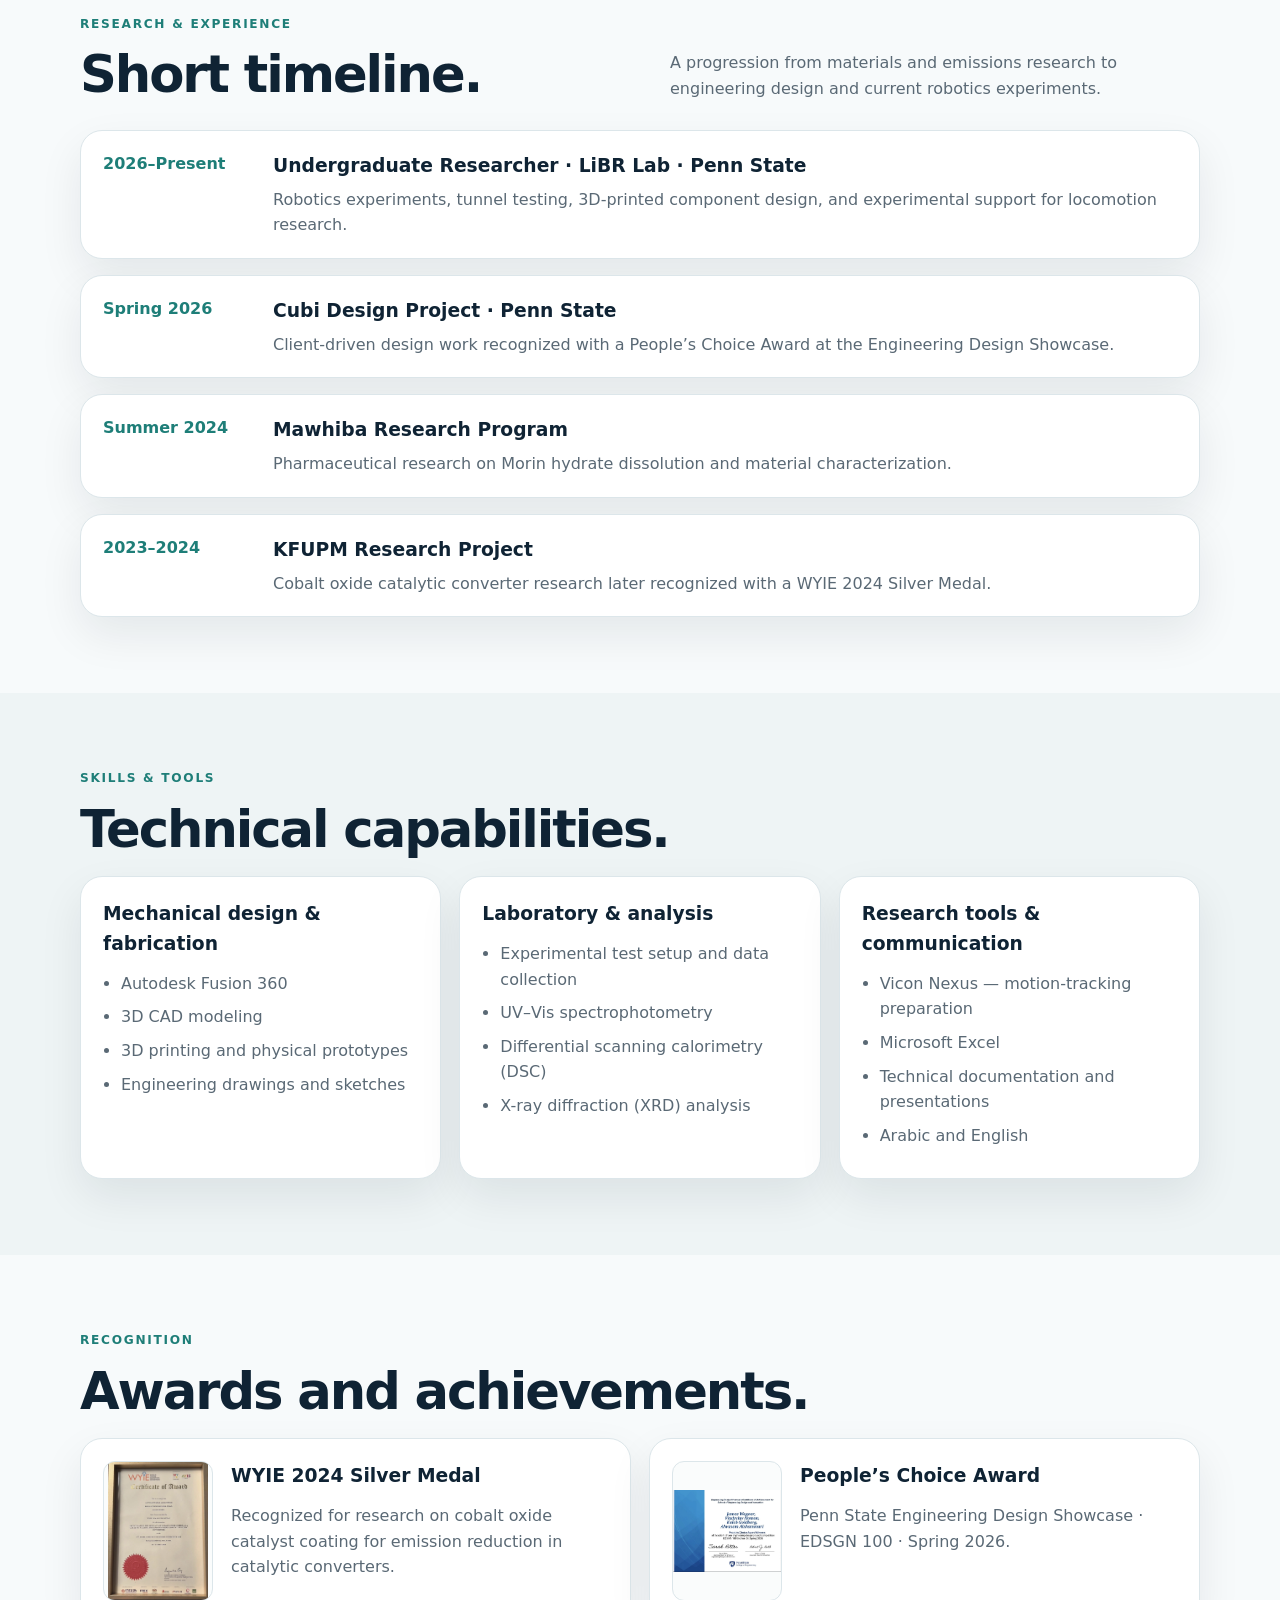
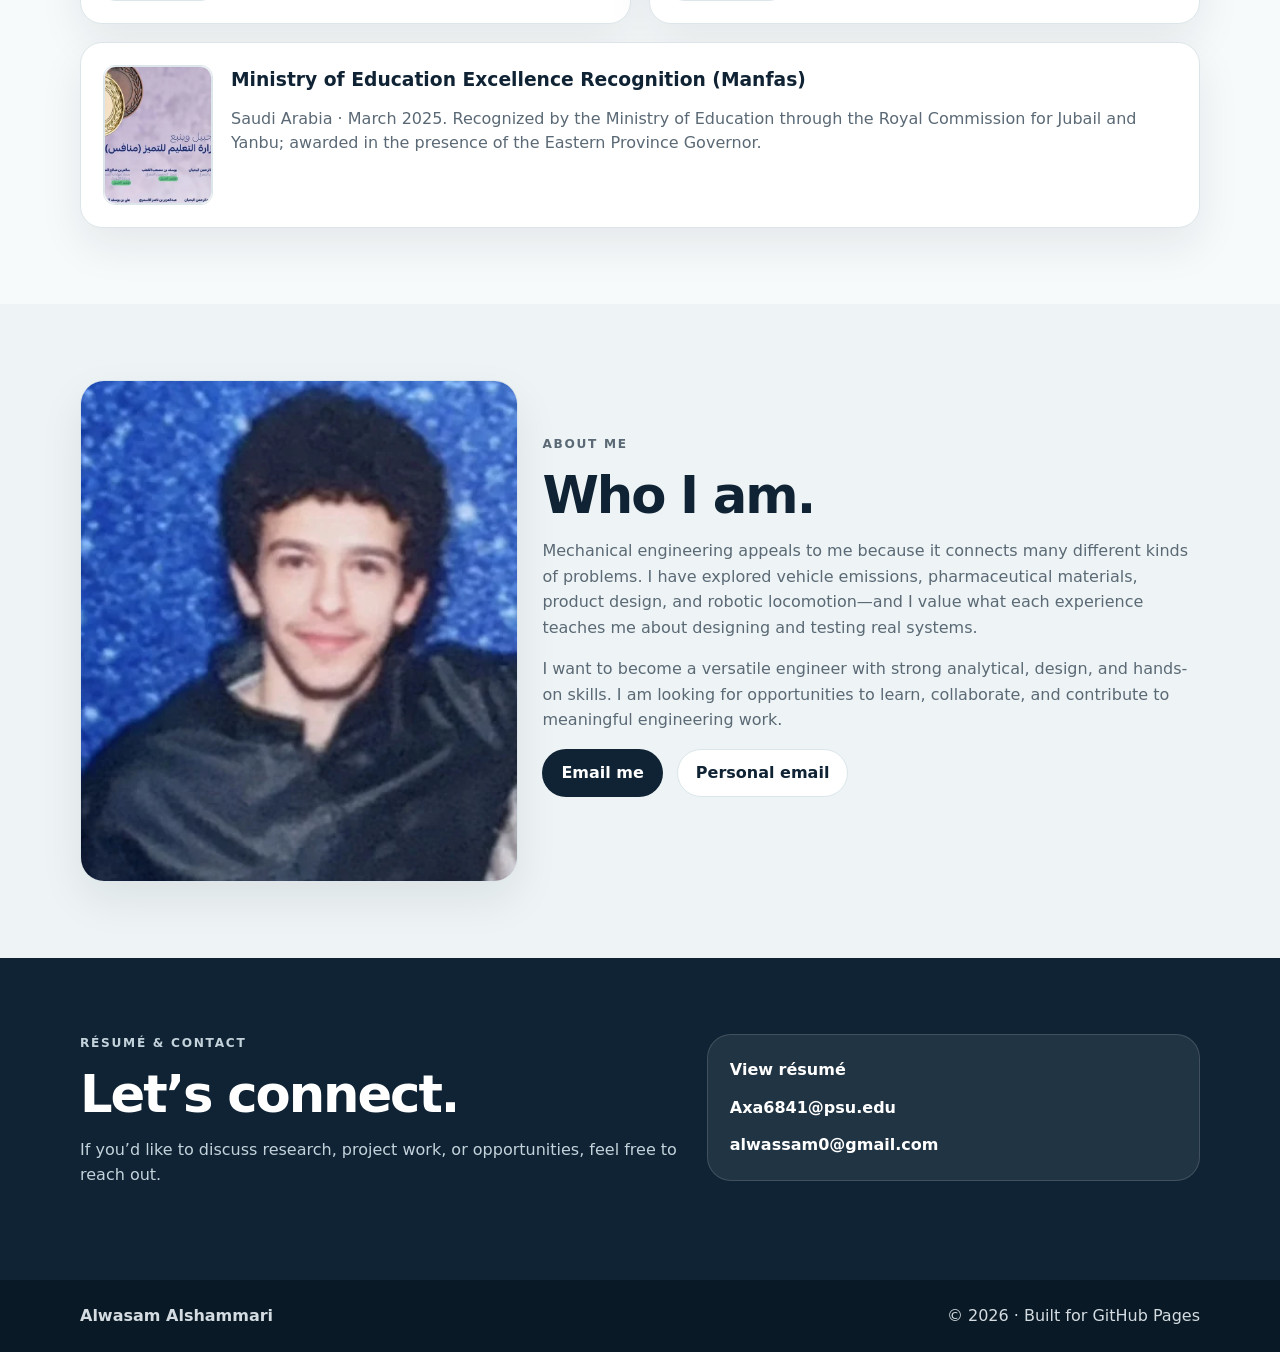
==== commit d38c1f03: "Add files via upload" ====
--- a/index.html
+++ b/index.html
@@ -1,3 +1,4 @@
+<!doctype html>
 <!DOCTYPE html>
 
 <html lang="en">
@@ -33,15 +34,15 @@
 <section class="hero">
 <div class="container hero-grid">
 <div class="hero-copy">
-<p class="eyebrow">MECHANICAL ENGINEERING · DESIGN · EXPERIMENTATION</p>
+<p class="eyebrow">MECHANICAL ENGINEERING · RESEARCH · HANDS-ON DESIGN</p>
 <h1>Hi, I’m <span>Alwasam Alshammari</span>.</h1>
-<p class="hero-lead">Mechanical engineering student at Penn State exploring design, prototyping, testing, and engineering research across different fields.</p>
-<p class="hero-sub">I enjoy turning research questions into real experiments, building useful hardware, and learning how mechanical systems behave in the real world.</p>
+<p class="hero-lead">I’m a mechanical engineering student at Penn State who turns technical questions into practical designs, experiments, and results.</p>
+<p class="hero-sub">I enjoy building useful hardware, testing ideas, and understanding how systems work—from automotive emissions and materials to product design and robotics.</p>
 <div class="hero-actions">
 <a class="btn btn-primary" href="#projects">View projects</a>
-<a class="btn btn-secondary" href="./Alwasam_Alshammari_Resume.pdf" target="_blank" rel="noopener">View résumé</a>
-</div>
-<div class="hero-context"><span class="context-label">CURRENTLY</span><div><strong>Undergraduate Researcher · Penn State LiBR Lab</strong><small>Exploring robotics as one part of a broader mechanical engineering journey.</small></div></div>
+<a class="btn btn-secondary" href="./Alwasam_Alshammari_Resume.pdf" rel="noopener" target="_blank">View résumé</a>
+</div>
+<div class="hero-context"><span class="context-label">CURRENTLY</span><div><strong>Undergraduate Researcher · Penn State LiBR Lab</strong><small>Current focus: experiments and practical design for shape-changing robots.</small></div></div>
 </div>
 <figure class="hero-photo-card">
 <img alt="Alwasam standing in the robotics lab in front of an experimental setup." height="640" src="./assets/research/hero-lab-portrait.webp" width="991"/>
@@ -58,9 +59,9 @@
 <div class="section-head">
 <div>
 <p class="eyebrow">FEATURED WORK</p>
-<h2>Selected projects.</h2>
-</div>
-<p class="section-intro">Work across mechanical design, robotics, automotive emissions, and materials research.</p>
+<h2>Projects &amp; research.</h2>
+</div>
+<p class="section-intro">Selected work spanning mechanical engineering, materials, automotive emissions, product design, and robotics.</p>
 </div>
 <div class="project-grid">
 <article class="project-card">
@@ -77,13 +78,13 @@
 </article>
 <article class="project-card">
 <div class="project-media">
-<img alt="Penn State Engineering Design Showcase certificate recognizing Alwasam's Cubi project team as People's Choice Award winners." height="888" src="./assets/cubi-certificate.webp" width="1179"/>
+<img alt="Cubi engineering design showcase with prototype, CAD view, sketches and presentation materials" src="./assets/cubi-showcase.webp"/>
 <span class="project-tag">Design Project</span>
 </div>
 <div class="project-body">
 <p class="project-meta">Penn State · Spring 2026</p>
 <h3>Cubi Design Project</h3>
-<p>Worked on a client-driven first-year engineering design project that later won the People’s Choice Award at the Engineering Design Showcase.</p>
+<p>Designed and presented a client-driven hybrid-work concept with a physical prototype and CAD work; our team won the People’s Choice Award.</p>
 <div class="project-links"><a href="#project-cubi">See details →</a></div>
 </div>
 </article>
@@ -95,16 +96,16 @@
 <div class="project-body">
 <p class="project-meta">KFUPM · 2023–2024</p>
 <h3>Cobalt Oxide Catalyst Research</h3>
-<p>Evaluated cobalt oxide catalyst performance across 300–500°C; our project poster reports 99.9% CO conversion and 83.9–98.8% N₂O conversion.</p>
+<p>Investigated cobalt oxide catalytic coatings at 300–500°C, achieving 99.9% CO conversion and 83.9–98.8% N₂O conversion.</p>
 <div class="project-links"><a href="#project-cobalt">See details →</a></div>
 </div>
 </article>
 <article class="project-card">
-<div class="project-media project-text-cover"><div class="text-cover-inner"><span class="cover-mark">RESEARCH · 2024</span><strong>MORIN<br/>HYDRATE</strong><span class="cover-sub">SOLID DISPERSION<br/>UV–VIS · DSC</span></div><span class="project-tag">120-hour Research Internship</span></div>
+<div class="project-media research-poster-cover"><img alt="Mawhiba research poster about Morin hydrate solid dispersion formulations and dissolution results" src="./assets/morin-research-poster.webp"/><span class="project-tag">Mawhiba Research · 120 hours</span></div>
 <div class="project-body">
 <p class="project-meta">Mawhiba · 2024</p>
 <h3>Morin Hydrate Pharmaceutical Research</h3>
-<p>Completed 120 hours of supervised research comparing Morin hydrate solid dispersions made with PVP and mannitol using dissolution tests, UV–Vis, and DSC.</p>
+<p>Developed and tested Morin hydrate solid dispersions using PVP and mannitol. The formulations improved dissolution compared with pure Morin hydrate.</p>
 <div class="project-links"><a href="#project-morin">See details →</a></div>
 </div>
 </article>
@@ -116,7 +117,7 @@
 <div class="detail-sticky">
 <p class="eyebrow">PROJECT DETAILS</p>
 <h2>Current research in robotics.</h2>
-<p class="detail-summary">My current lab experience is one part of my wider mechanical engineering interests. I support experiments on shape-changing wheeled robots, test setups, and practical component design.</p>
+<p class="detail-summary">I study locomotion through hands-on experiments with wheeled, three-link robots. My work includes test setup, video documentation, CAD design, and 3D-printed hardware improvements.</p>
 <ul class="detail-facts">
 <li><strong>Focus:</strong> Three-link robot locomotion</li>
 <li><strong>Role:</strong> Experiment support, data collection, CAD, 3D printing</li>
@@ -128,7 +129,7 @@
 <h3>The project</h3>
 <p>We study how a three-link wheeled robot moves by changing its body shape. The robot has three rigid sections and two joints, and its motion depends on gait patterns, wheel orientation, and how it interacts with the surrounding surface.</p>
 <p>A big part of the work is comparing theory and experiments: running physical tests in curved or constrained tunnels, recording the robot’s motion, and improving the hardware used in those experiments.</p>
-<p class="detail-note">Experimental data are still being analyzed; no performance conclusion is claimed from these photographs.</p></article>
+<p class="detail-note">Ongoing work includes documenting robot motion and preparing measurements to compare different locomotion conditions.</p></article>
 <article class="detail-card">
 <h3>My contribution</h3>
 <ul>
@@ -160,19 +161,8 @@
 <span class="badge">People’s Choice Award · Spring 2026</span>
 </div>
 <div class="single-detail-grid">
-<div class="single-image-card">
-<img alt="Certificate showing Alwasam and teammates as People’s Choice Award winners at the Penn State Engineering Design Showcase." src="./assets/cubi-certificate.webp"/>
-</div>
-<div class="single-copy-card">
-<h3>Overview</h3>
-<p>Cubi was part of a client-driven engineering design project at Penn State. The project emphasized teamwork, design thinking, and communicating a solution clearly to an audience.</p>
-<h3>What it shows about me</h3>
-<ul>
-<li>Team-based design experience</li>
-<li>Ability to communicate and present engineering work</li>
-<li>Recognition through the Engineering Design Showcase</li>
-</ul>
-</div>
+<div class="single-image-card"><a class="media-link" href="./assets/cubi-showcase.webp" rel="noopener" target="_blank"><img alt="Cubi project showcase table with CAD model, sketches and prototype" loading="lazy" src="./assets/cubi-showcase.webp"/><span>Project showcase: prototype and CAD</span></a><a class="media-link" href="./assets/cubi-certificate.webp" rel="noopener" target="_blank"><img alt="Cubi team People’s Choice Award certificate" loading="lazy" src="./assets/cubi-certificate.webp"/><span>People’s Choice Award — Spring 2026</span></a></div>
+<div class="single-copy-card"><h3>The challenge</h3><p>Our first-year engineering design team worked on a client-driven concept addressing communication and collaboration challenges in hybrid work environments.</p><h3>Our process</h3><ul><li>Developed early sketches and design ideas around the user problem.</li><li>Worked on a CAD model and physical prototype to communicate the concept.</li><li>Presented our design and its intended use at the Penn State Engineering Design Showcase.</li></ul><h3>Outcome</h3><p>Our team received the <strong>People’s Choice Award</strong> at the Spring 2026 Engineering Design Showcase.</p></div>
 </div>
 </div>
 </section>
@@ -189,18 +179,8 @@
 <div class="single-image-card stack">
 <img alt="Alwasam with the WYIE certificate in Kuala Lumpur." src="./assets/wyie-award.webp"/>
 <img alt="WYIE 2024 silver medal certificate." src="./assets/wyie-silver-certificate.webp"/>
-<a class="poster-link" href="./assets/cobalt-research-poster.webp" rel="noopener" target="_blank"><img alt="Cobalt oxide catalyst research poster presenting experimental setup, XRD, and gas conversion results" loading="lazy" src="./assets/cobalt-research-poster.webp"/><span>Open the full exhibition poster ↗</span></a></div>
-<div class="single-copy-card"><h3>Problem &amp; goal</h3>
-<p>Explore cobalt oxide (Co₂O₃) as a catalyst coating for reducing automotive exhaust pollutants. This supervised project at KFUPM examined catalyst behavior across multiple temperatures.</p>
-<h3>Methods &amp; my role</h3><ul>
-<li>Participated in supervised laboratory testing at <strong>300–500°C</strong> in 50°C increments.</li>
-<li>Interpreted gas-conversion and selectivity tables and assisted with X-ray diffraction (XRD) characterization.</li>
-<li>Presented the work internationally at WYIE 2024 in Kuala Lumpur, where the project received a Silver Medal.</li>
-</ul>
-<h3>Results from the project poster</h3>
-<div class="results-row"><div><strong>99.9%</strong><span>CO conversion reported at all five temperatures</span></div><div><strong>83.9 → 98.8%</strong><span>N₂O conversion, 300°C → 500°C</span></div></div>
-<p class="detail-note">Source: the project’s exhibition poster. These are poster-reported values, not independently verified performance specifications. The results table labels the second pollutant as <strong>N₂O</strong>, which is distinct from NOx.</p>
-</div>
+<a class="poster-link" href="./assets/cobalt-research-poster.webp" rel="noopener" target="_blank"><img alt="Cobalt oxide catalyst research poster presenting experimental setup, XRD, and gas conversion results" loading="lazy" src="./assets/cobalt-research-poster.webp"/><span>Open the full exhibition poster ↗</span></a><a class="poster-link" href="./assets/cobalt-experiment-brochure.webp" rel="noopener" target="_blank"><img alt="Cobalt oxide experimental setup and reaction mechanism brochure" loading="lazy" src="./assets/cobalt-experiment-brochure.webp"/><span>View experimental setup &amp; reaction brochure ↗</span></a></div>
+<div class="single-copy-card"><h3>The challenge</h3><p>Vehicle exhaust can contain <strong>carbon monoxide (CO)</strong>, a toxic gas, and nitrogen-containing pollutants. Our research explored whether cobalt(III) oxide (Co₂O₃) could improve pollutant conversion in automotive catalytic converters.</p><h3>How the catalyst works</h3><p>The investigated reactions convert CO into CO₂ and decompose nitrous oxide (N₂O) into nitrogen and oxygen. Lowering CO reduces an immediate poisoning hazard; reducing N₂O addresses a potent greenhouse gas.</p><h3>Experimental approach</h3><ul><li>Evaluated catalyst performance from <strong>300°C to 500°C</strong> in 50°C increments.</li><li>Analyzed gas conversion, selectivity, and cobalt oxide characterization including X-ray diffraction (XRD).</li><li>Presented the project at the World Young Inventors Exhibition in Malaysia.</li></ul><h3>Results</h3><div class="results-row"><div><strong>99.9%</strong><span>CO conversion across all five tested temperatures</span></div><div><strong>83.9% → 98.8%</strong><span>N₂O conversion as temperature rose from 300°C to 500°C</span></div></div><p>These findings demonstrate strong pollutant conversion under the tested conditions. The project received a <strong>Silver Medal at WYIE 2024</strong>.</p></div>
 </div>
 </div>
 </section>
@@ -213,18 +193,8 @@
 </div>
 <span class="badge">Mawhiba · Summer 2024</span>
 </div>
-<div class="single-detail-grid morin-no-image">
-
-<div class="single-copy-card"><h3>Research question</h3>
-<p>Can solid dispersion formulations improve the dissolution characteristics of Morin hydrate, a poorly water-soluble compound?</p>
-<h3>My contribution · 120 hours</h3>
-<ul>
-<li>Prepared formulations using a solvent-evaporation method with <strong>polyvinylpyrrolidone (PVP)</strong> and <strong>mannitol</strong>.</li>
-<li>Conducted dissolution testing under simulated gastric conditions and compared formulations with pure Morin hydrate.</li>
-<li>Analyzed release profiles using <strong>UV–Vis spectrophotometry</strong> and characterized samples using <strong>differential scanning calorimetry (DSC)</strong>.</li>
-<li>Documented results and presented the project at the end of the Mawhiba research program.</li>
-</ul>
-<p class="detail-note">This project description intentionally uses no unrelated photographs or certificates. Quantitative release results will only be added when validated from the original measurements.</p></div>
+<div class="single-detail-grid morin-detail-grid"><div class="single-image-card"><a class="poster-link" href="./assets/morin-research-poster.webp" rel="noopener" target="_blank"><img alt="Mawhiba 2024 Morin hydrate research poster showing methods and dissolution results" loading="lazy" src="./assets/morin-research-poster.webp"/><span>Open full research poster ↗</span></a></div>
+<div class="single-copy-card"><h3>The challenge</h3><p>Morin hydrate has poor water solubility, which can limit how readily it dissolves. I studied whether solid dispersions could improve its dissolution behavior.</p><h3>Methods &amp; my role</h3><ul><li>Completed <strong>120 hours</strong> of supervised research at Imam Abdulrahman Bin Faisal University through the Mawhiba program.</li><li>Prepared Morin hydrate formulations using <strong>solvent evaporation</strong> with polyvinylpyrrolidone (PVP) and mannitol as carriers.</li><li>Conducted dissolution tests under <strong>simulated gastric conditions</strong> and compared formulations with pure Morin hydrate.</li><li>Used <strong>UV–Vis spectrophotometry</strong> to analyze release profiles and <strong>DSC</strong> to study material changes.</li></ul><h3>Results</h3><p>The solid dispersion formulations showed <strong>improved dissolution compared with pure Morin hydrate</strong>. Thermal characterization supported a change toward a less crystalline, more amorphous form. These findings illustrate how formulation techniques can improve the dissolution of poorly water-soluble compounds.</p></div>
 </div>
 </div>
 </section>
@@ -235,13 +205,9 @@
 <p class="eyebrow">RESEARCH &amp; EXPERIENCE</p>
 <h2>Short timeline.</h2>
 </div>
-<p class="section-intro">A quick view of my academic and research experience so visitors can understand what I have done without reading everything first.</p>
+<p class="section-intro">A progression from materials and emissions research to engineering design and current robotics experiments.</p>
 </div>
 <div class="timeline">
-
-
-
-
 <article>
 <span>2026–Present</span>
 <div>
@@ -274,34 +240,11 @@
 <div class="section-head compact-head">
 <div>
 <p class="eyebrow">SKILLS &amp; TOOLS</p>
-<h2>Skills &amp; tools.</h2>
-</div>
-</div>
-<div class="skills-grid">
-<article>
-<h3>Design &amp; Engineering</h3>
-<ul>
-<li>Autodesk Fusion 360</li>
-<li>3D printing</li>
-<li>Prototyping</li>
-<li>Mechanical design</li>
-</ul>
-</article>
-<article>
-<h3>Research &amp; Lab</h3>
-<ul>
-<li>Experimental setup</li>
-<li>Data collection</li>
-<li>UV-Vis spectrophotometry</li>
-<li>Differential Scanning Calorimetry (DSC)</li>
-</ul>
-</article>
-<article>
-<h3>Digital tools &amp; communication</h3>
-<ul><li>Vicon Nexus (motion-tracking setup)</li><li>Microsoft Excel</li><li>Research documentation and presentations</li><li>Arabic and English</li></ul>
-</article>
-</div>
-<p class="learning-note"><strong>Next skill to develop:</strong> MATLAB. Not yet listed as a completed technical proficiency.</p></div>
+<h2>Technical capabilities.</h2>
+</div>
+</div>
+<div class="skills-grid"><article><h3>Mechanical design &amp; fabrication</h3><ul><li>Autodesk Fusion 360</li><li>3D CAD modeling</li><li>3D printing and physical prototypes</li><li>Engineering drawings and sketches</li></ul></article><article><h3>Laboratory &amp; analysis</h3><ul><li>Experimental test setup and data collection</li><li>UV–Vis spectrophotometry</li><li>Differential scanning calorimetry (DSC)</li><li>X-ray diffraction (XRD) analysis</li></ul></article><article><h3>Research tools &amp; communication</h3><ul><li>Vicon Nexus — motion-tracking preparation</li><li>Microsoft Excel</li><li>Technical documentation and presentations</li><li>Arabic and English</li></ul></article></div>
+</div>
 </section>
 <section class="section" id="awards">
 <div class="container">
@@ -326,7 +269,7 @@
 <p>Penn State Engineering Design Showcase · EDSGN 100 · Spring 2026.</p>
 </div>
 </article>
-<article class="award-card award-card-text"><div aria-hidden="true" class="award-icon">M</div><div><h3>Ministry of Education Excellence Recognition (Manfas)</h3><p>Saudi Arabia · March 2025. Recognized by the Ministry of Education through the Royal Commission for Jubail and Yanbu; awarded in the presence of the Eastern Province Governor.</p></div></article></div>
+<article class="award-card award-card-text"><a class="award-photo-link" href="./assets/manfas-recognition.webp" rel="noopener" target="_blank" title="View Ministry of Education Excellence Recognition image"><img alt="Ministry of Education Manfas recognition announcement for 35 students, Saudi Arabia" loading="lazy" src="./assets/manfas-thumb.webp"/></a><div><h3>Ministry of Education Excellence Recognition (Manfas)</h3><p>Saudi Arabia · March 2025. Recognized by the Ministry of Education through the Royal Commission for Jubail and Yanbu; awarded in the presence of the Eastern Province Governor.</p></div></article></div>
 </div>
 </section>
 <section class="section section-light" id="about">
@@ -337,27 +280,25 @@
 <div class="about-copy">
 <p class="eyebrow">ABOUT ME</p>
 <h2>Who I am.</h2>
-<p>I’m a mechanical engineering student at Penn State interested in how systems are designed, built, tested, and improved. My experiences span automotive emissions research, pharmaceutical materials, engineering design, and now robotics.</p>
-<p>I’m exploring the breadth of mechanical engineering while developing stronger design, analysis, and experimental skills. I’m interested in research collaborations and engineering internships where I can keep learning and contribute to real projects.</p>
+<p>Mechanical engineering appeals to me because it connects many different kinds of problems. I have explored vehicle emissions, pharmaceutical materials, product design, and robotic locomotion—and I value what each experience teaches me about designing and testing real systems.</p>
+<p>I want to become a versatile engineer with strong analytical, design, and hands-on skills. I am looking for opportunities to learn, collaborate, and contribute to meaningful engineering work.</p>
 <div class="about-links">
 <a class="btn btn-primary" href="mailto:Axa6841@psu.edu">Email me</a>
-
-</div>
+<a class="btn btn-secondary" href="mailto:alwassam0@gmail.com">Personal email</a></div>
 </div>
 </div>
 </section>
 <section class="section contact-section" id="contact">
 <div class="container contact-grid">
 <div>
-<p class="eyebrow">RESUMÉ &amp; CONTACT</p>
+<p class="eyebrow">RÉSUMÉ &amp; CONTACT</p>
 <h2>Let’s connect.</h2>
 <p>If you’d like to discuss research, project work, or opportunities, feel free to reach out.</p>
 </div>
 <div class="contact-card">
-<a href="./Alwasam_Alshammari_Resume.pdf" target="_blank" rel="noopener">View résumé</a>
+<a href="./Alwasam_Alshammari_Resume.pdf" rel="noopener" target="_blank">View résumé</a>
 <a href="mailto:Axa6841@psu.edu">Axa6841@psu.edu</a>
-
-</div>
+<a href="mailto:alwassam0@gmail.com">alwassam0@gmail.com</a></div>
 </div>
 </section>
 </main>
--- a/styles.css
+++ b/styles.css
@@ -87,3 +87,16 @@
 .morin-no-image{grid-template-columns:1fr;max-width:830px}.results-row{display:grid;grid-template-columns:repeat(2,minmax(0,1fr));gap:12px;margin:14px 0}.results-row div{background:#e7f3f0;border:1px solid #c9e3dd;border-radius:18px;padding:18px}.results-row strong{display:block;color:#0b5b52;font-size:1.6rem;line-height:1.15}.results-row span{display:block;color:#385c5a;font-size:.9rem;margin-top:8px}.detail-note{padding:13px 16px;background:#f0f5f6;border-left:3px solid var(--accent);color:#53646e;font-size:.86rem;border-radius:0 12px 12px 0}.learning-note{background:#fff;border:1px solid var(--line);padding:14px 18px;border-radius:16px;margin:16px 0 0;color:var(--muted)}
 .award-icon{display:flex;align-items:center;justify-content:center;background:linear-gradient(145deg,#eee9ff,#d5d0f5);color:#4c3c91;font-size:2.4rem;font-weight:850;width:100px;height:110px;border-radius:15px}.poster-link{display:grid;gap:6px;color:var(--accent-dark);font-weight:800;font-size:.85rem}.poster-link img{max-height:380px;object-fit:contain;background:#f8fafb}.award-card-text{grid-template-columns:110px 1fr}.award-card-text p{line-height:1.5}
 @media(max-width:700px){.hero-context{align-items:start;flex-direction:column;gap:7px}.results-row{grid-template-columns:1fr}.award-card-text{grid-template-columns:80px 1fr}.award-icon{width:75px;height:80px}}
+
+/* Final editorial adjustments */
+.research-poster-cover{display:flex;align-items:center;justify-content:center;background:#e9f2f1;padding:10px}
+.research-poster-cover img{object-fit:contain!important;width:100%;height:100%;background:#f6fafa}
+.project-media img[src*="cubi-showcase"]{object-position:center 61%}
+.morin-detail-grid{grid-template-columns:1fr 1fr;align-items:start}
+.media-link{display:grid;gap:7px;color:var(--accent-dark);font-weight:800;font-size:.84rem}
+.media-link img{width:100%;max-height:460px;object-fit:contain;background:#f8fafb}
+.award-photo-link{display:block;width:110px;height:140px;border-radius:12px;overflow:hidden;border:1px solid var(--line)}
+.award-photo-link img{width:100%;height:100%;object-fit:cover;object-position:center top}
+.awards-grid .award-card:last-child{grid-column:1 / -1}
+@media(max-width:960px){.morin-detail-grid{grid-template-columns:1fr}}
+@media(max-width:700px){.awards-grid .award-card:last-child{grid-column:auto}.award-photo-link{width:100%;max-width:200px;height:115px}}
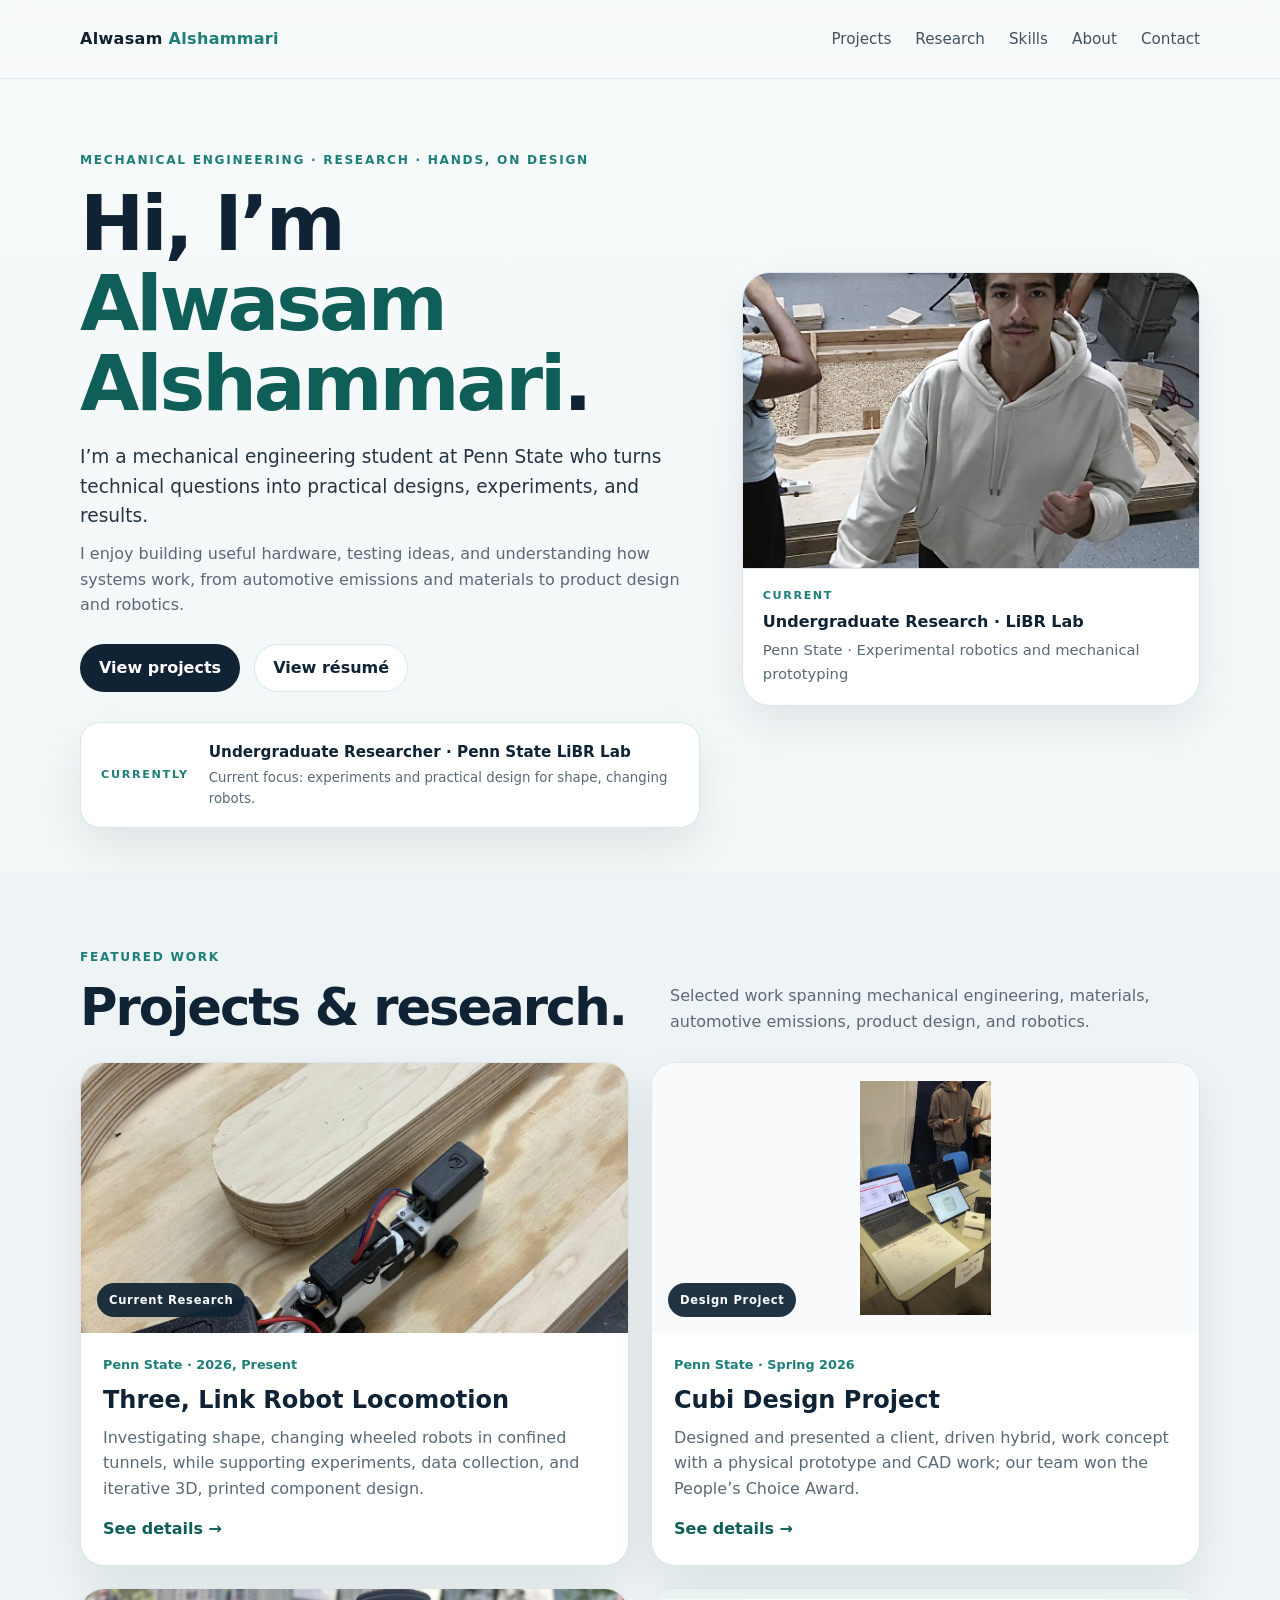
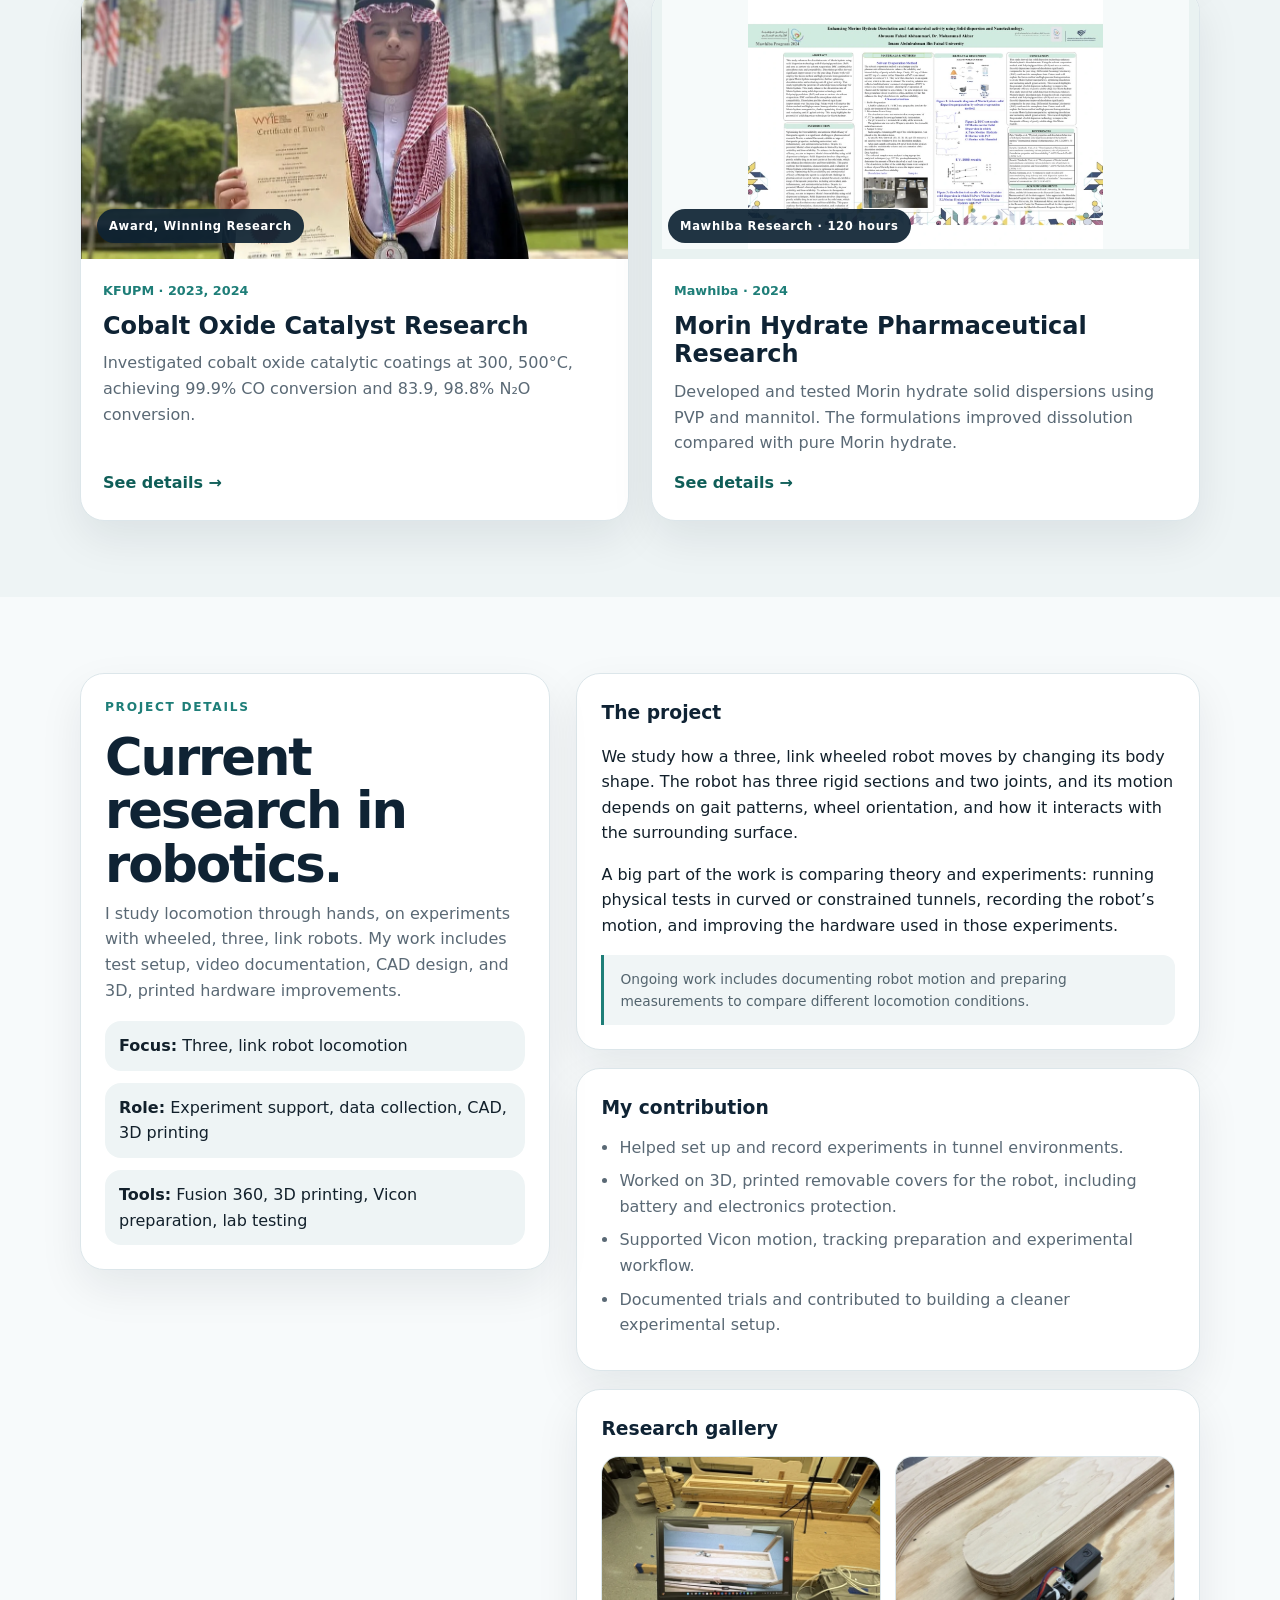
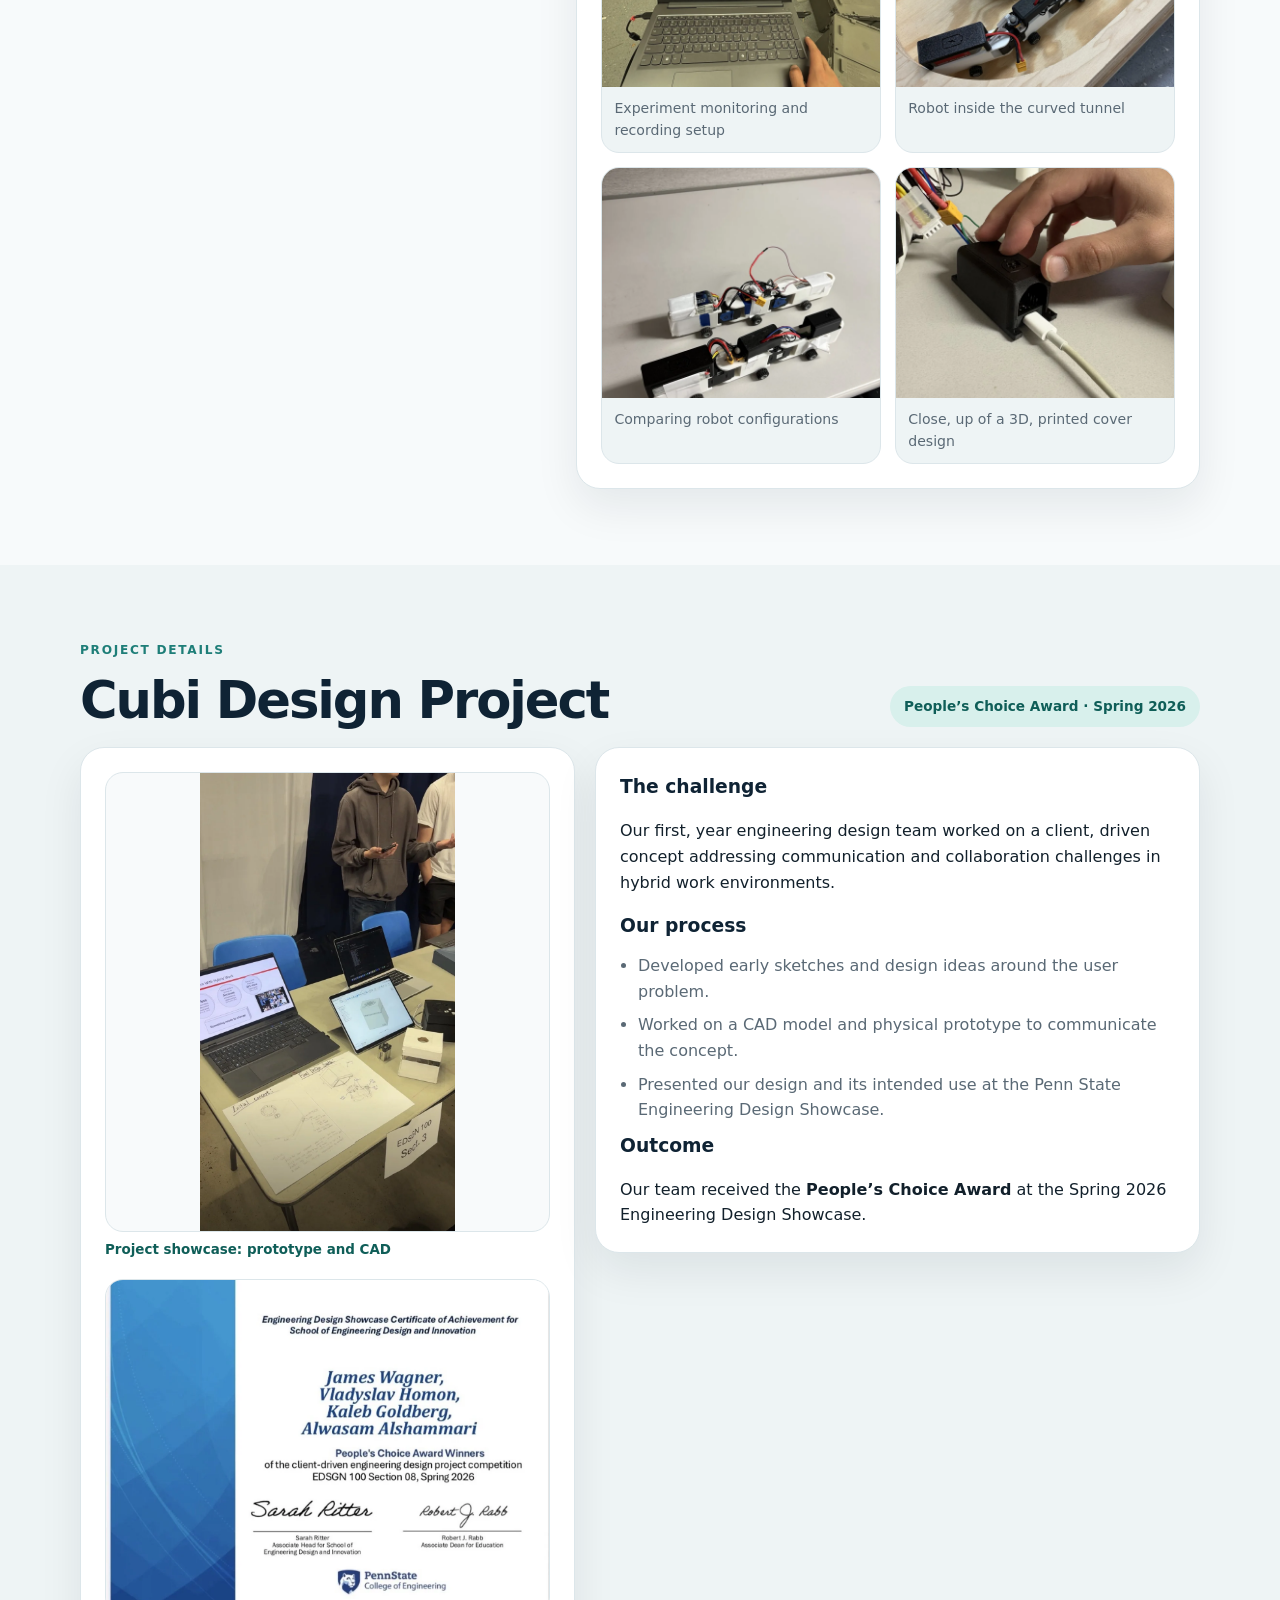
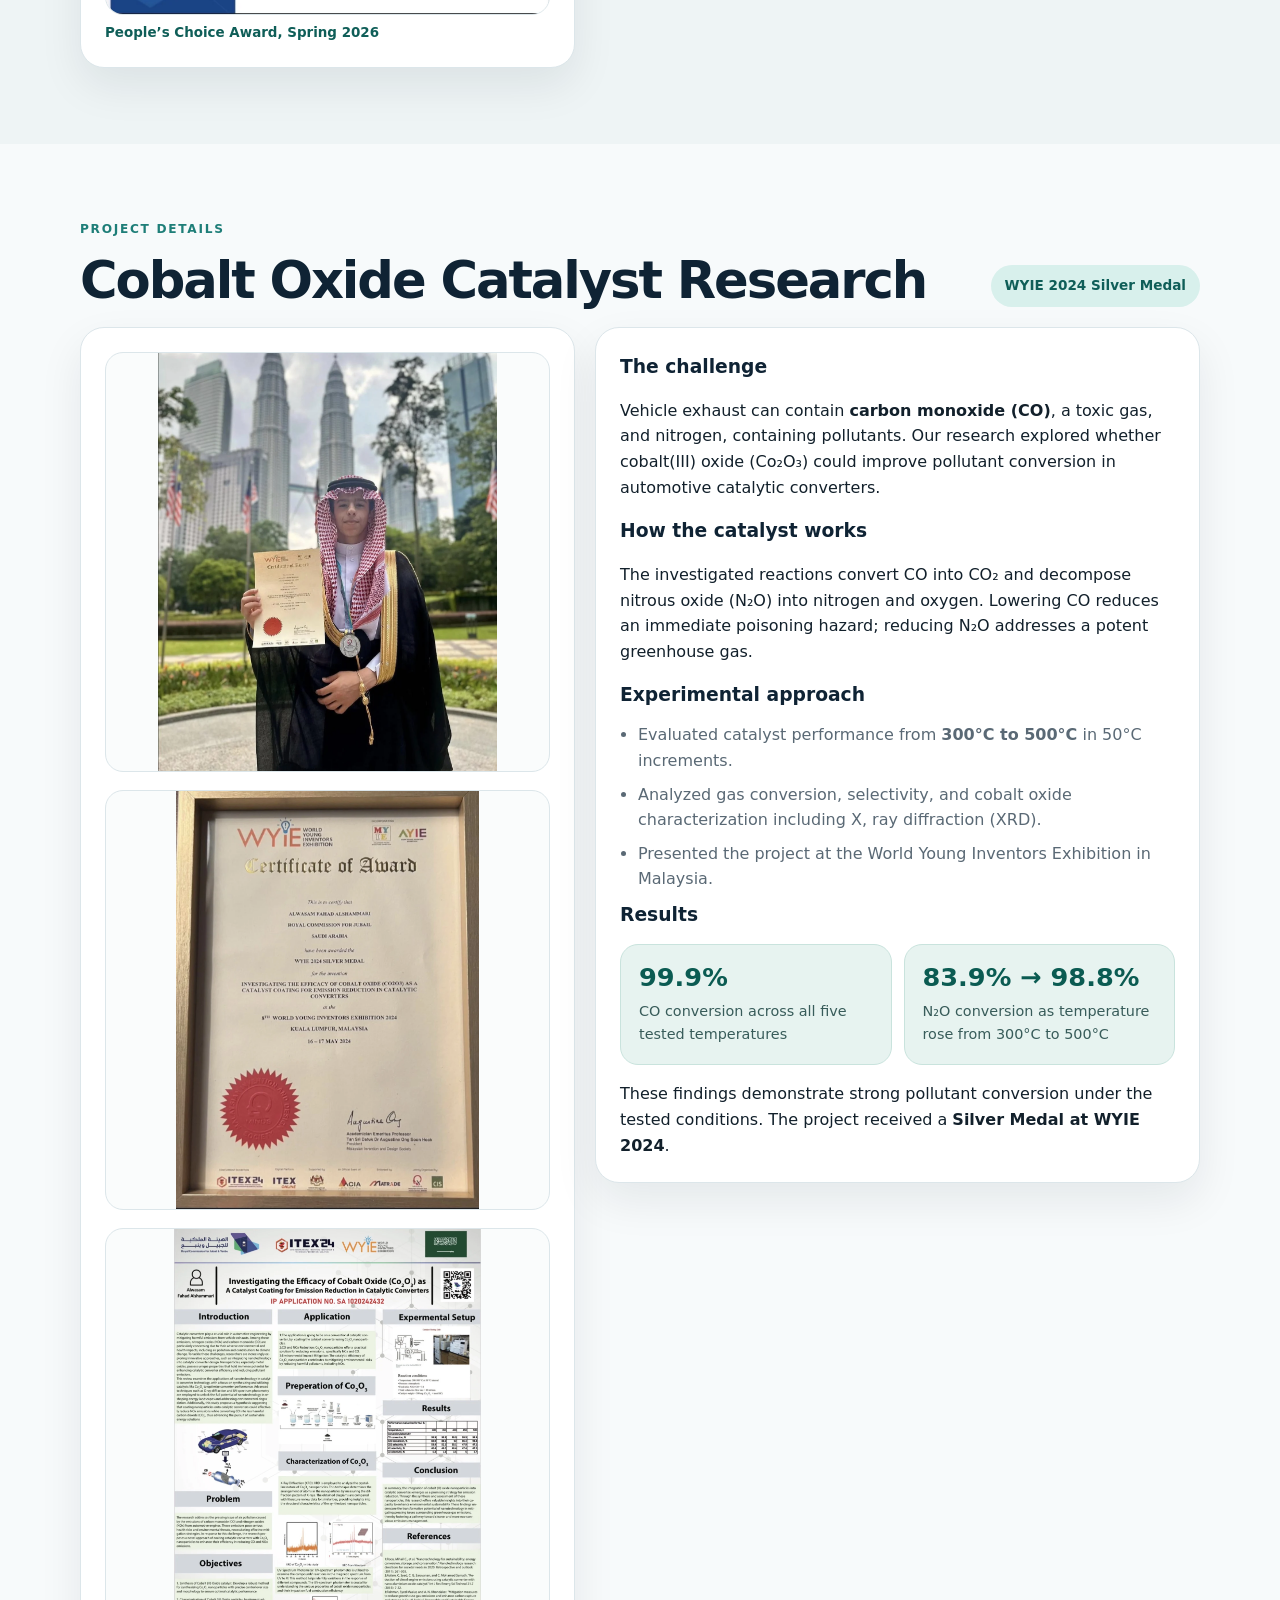
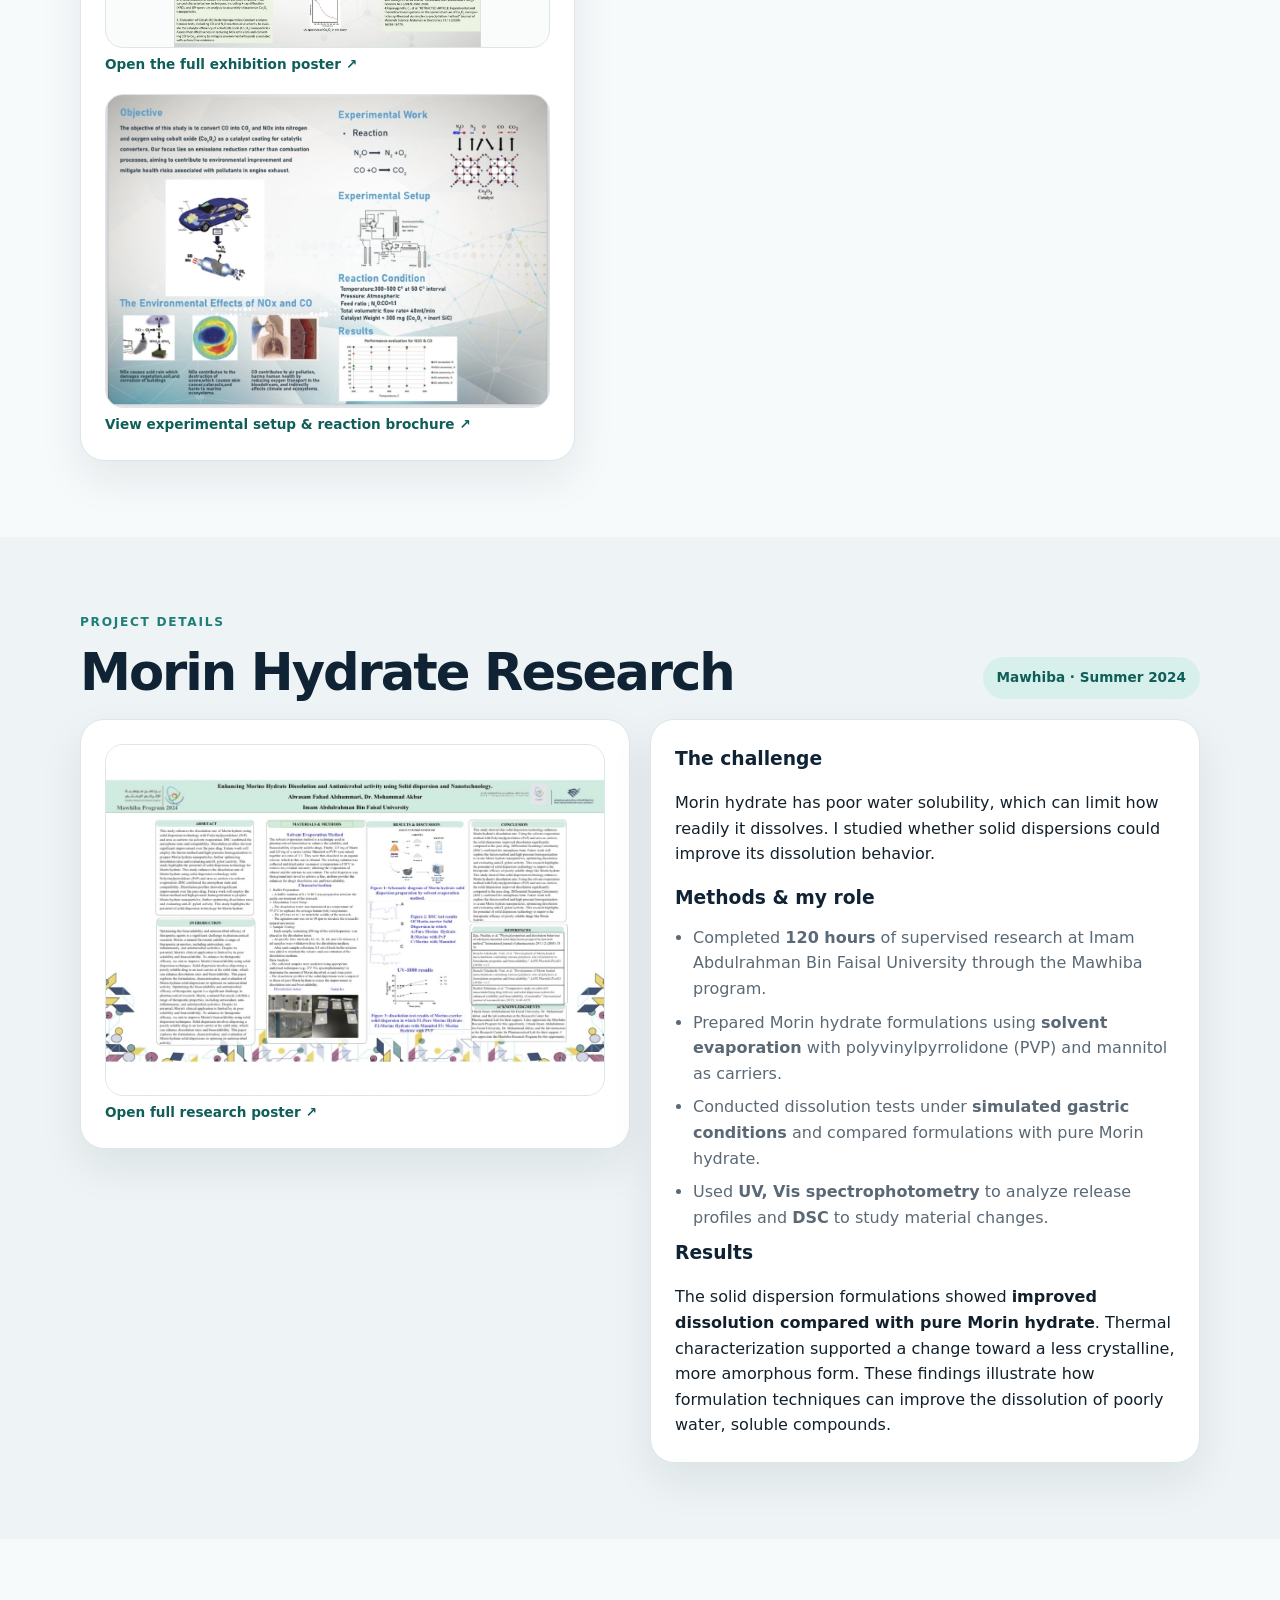
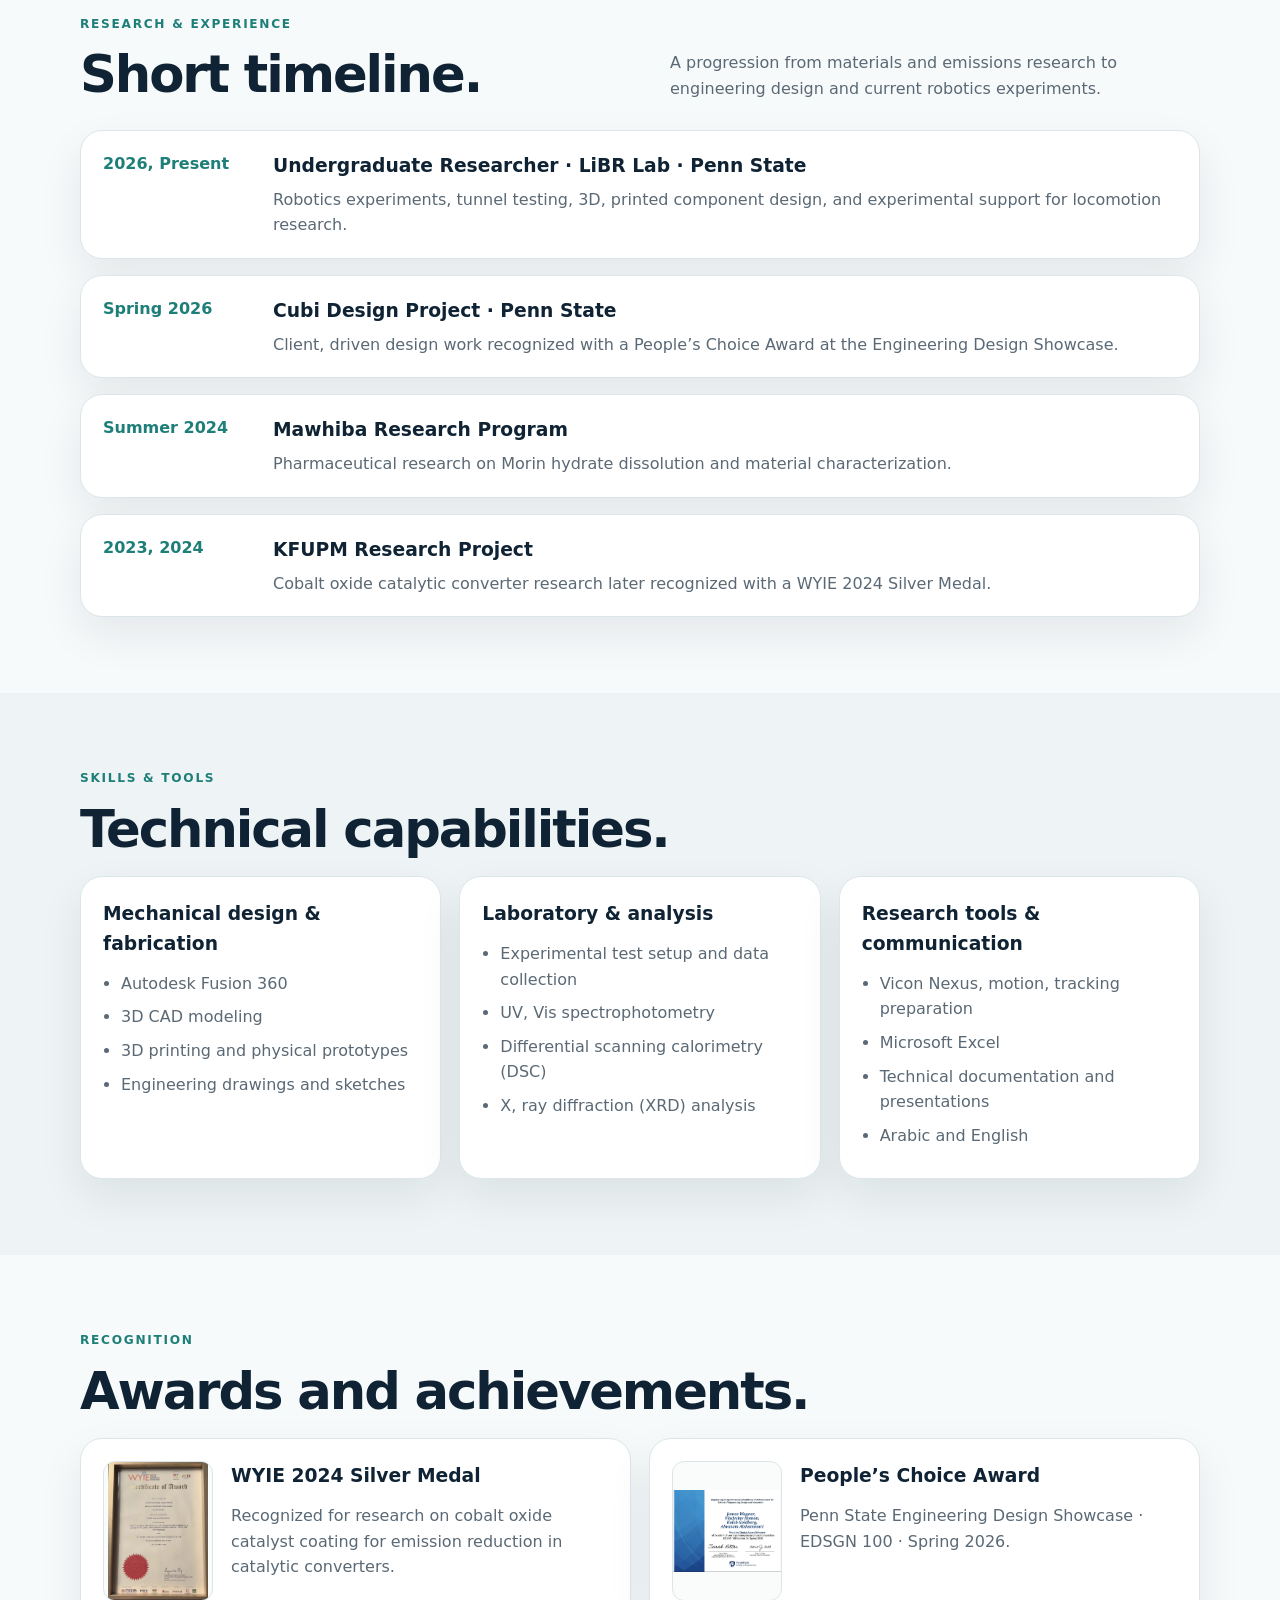
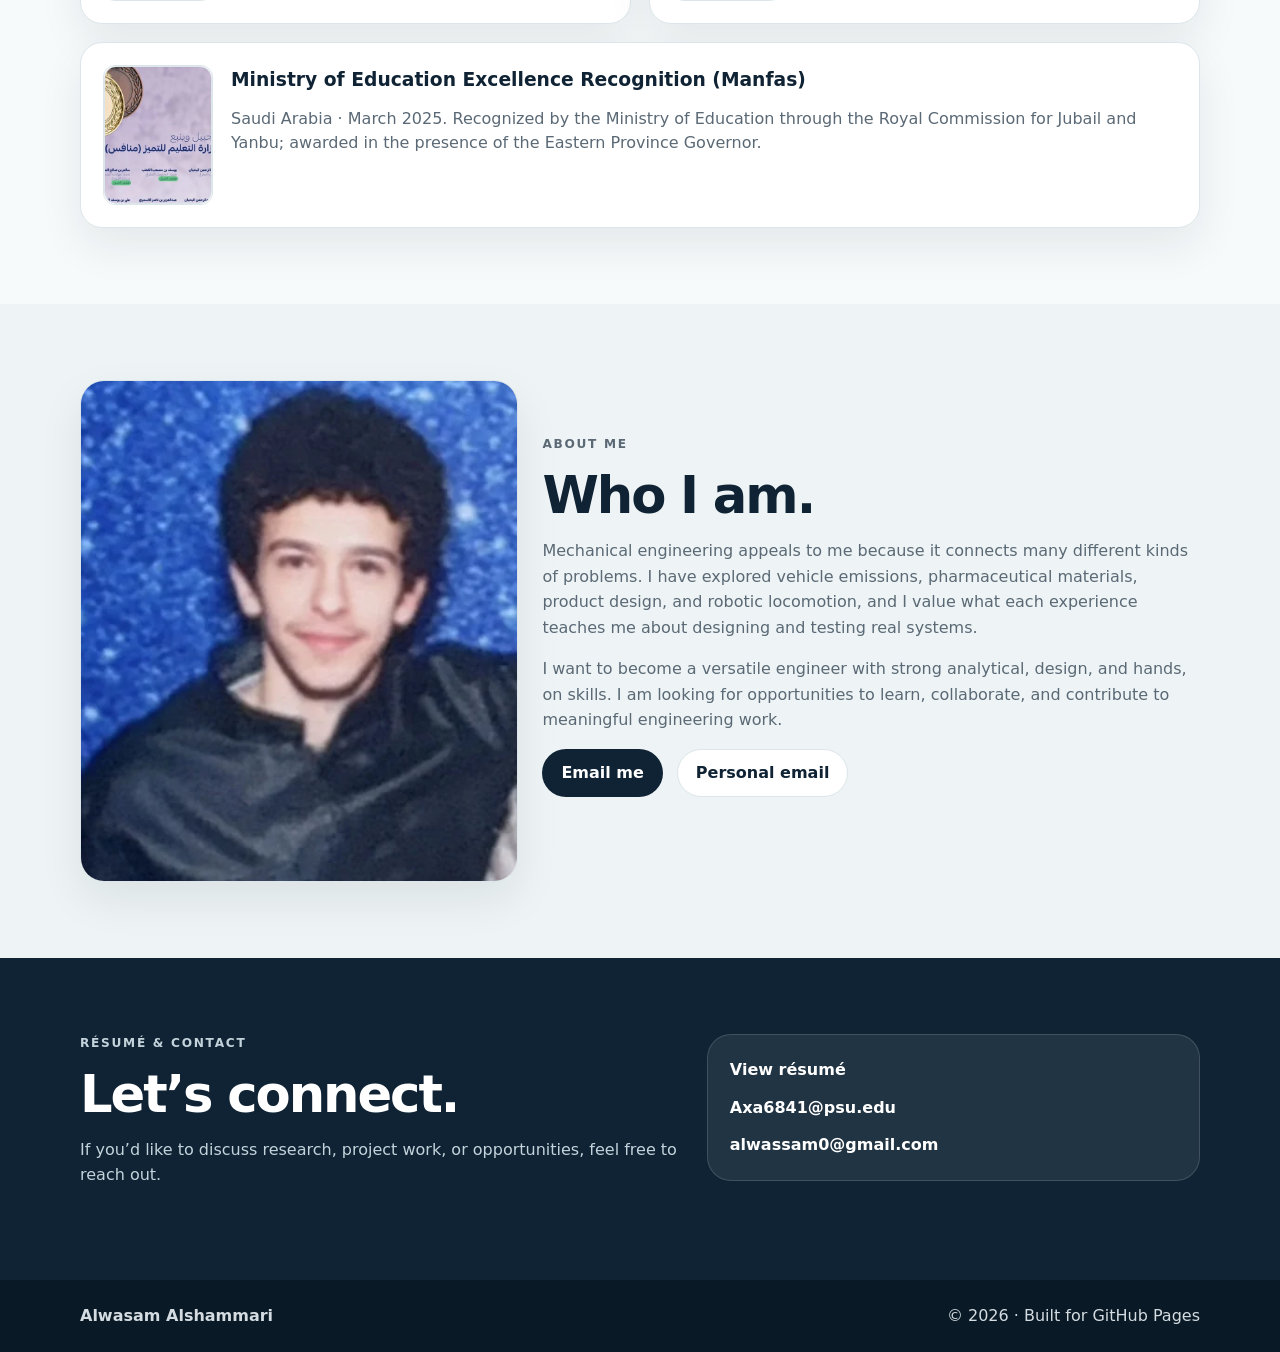
==== commit 15f2c086: "Add files via upload" ====
--- a/index.html
+++ b/index.html
@@ -34,15 +34,15 @@
 <section class="hero">
 <div class="container hero-grid">
 <div class="hero-copy">
-<p class="eyebrow">MECHANICAL ENGINEERING · RESEARCH · HANDS-ON DESIGN</p>
+<p class="eyebrow">MECHANICAL ENGINEERING · RESEARCH · HANDS, ON DESIGN</p>
 <h1>Hi, I’m <span>Alwasam Alshammari</span>.</h1>
 <p class="hero-lead">I’m a mechanical engineering student at Penn State who turns technical questions into practical designs, experiments, and results.</p>
-<p class="hero-sub">I enjoy building useful hardware, testing ideas, and understanding how systems work—from automotive emissions and materials to product design and robotics.</p>
+<p class="hero-sub">I enjoy building useful hardware, testing ideas, and understanding how systems work, from automotive emissions and materials to product design and robotics.</p>
 <div class="hero-actions">
 <a class="btn btn-primary" href="#projects">View projects</a>
 <a class="btn btn-secondary" href="./Alwasam_Alshammari_Resume.pdf" rel="noopener" target="_blank">View résumé</a>
 </div>
-<div class="hero-context"><span class="context-label">CURRENTLY</span><div><strong>Undergraduate Researcher · Penn State LiBR Lab</strong><small>Current focus: experiments and practical design for shape-changing robots.</small></div></div>
+<div class="hero-context"><span class="context-label">CURRENTLY</span><div><strong>Undergraduate Researcher · Penn State LiBR Lab</strong><small>Current focus: experiments and practical design for shape, changing robots.</small></div></div>
 </div>
 <figure class="hero-photo-card">
 <img alt="Alwasam standing in the robotics lab in front of an experimental setup." height="640" src="./assets/research/hero-lab-portrait.webp" width="991"/>
@@ -66,13 +66,13 @@
 <div class="project-grid">
 <article class="project-card">
 <div class="project-media">
-<img alt="Three-link wheeled robot operating inside a curved wooden tunnel in the Penn State lab." height="1536" src="./assets/research/robot-in-track.webp" width="1152"/>
+<img alt="Three, link wheeled robot operating inside a curved wooden tunnel in the Penn State lab." height="1536" src="./assets/research/robot-in-track.webp" width="1152"/>
 <span class="project-tag">Current Research</span>
 </div>
 <div class="project-body">
-<p class="project-meta">Penn State · 2026–Present</p>
-<h3>Three-Link Robot Locomotion</h3>
-<p>Investigating shape-changing wheeled robots in confined tunnels, while supporting experiments, data collection, and iterative 3D-printed component design.</p>
+<p class="project-meta">Penn State · 2026, Present</p>
+<h3>Three, Link Robot Locomotion</h3>
+<p>Investigating shape, changing wheeled robots in confined tunnels, while supporting experiments, data collection, and iterative 3D, printed component design.</p>
 <div class="project-links"><a href="#project-robotics">See details →</a></div>
 </div>
 </article>
@@ -84,19 +84,19 @@
 <div class="project-body">
 <p class="project-meta">Penn State · Spring 2026</p>
 <h3>Cubi Design Project</h3>
-<p>Designed and presented a client-driven hybrid-work concept with a physical prototype and CAD work; our team won the People’s Choice Award.</p>
+<p>Designed and presented a client, driven hybrid, work concept with a physical prototype and CAD work; our team won the People’s Choice Award.</p>
 <div class="project-links"><a href="#project-cubi">See details →</a></div>
 </div>
 </article>
 <article class="project-card">
 <div class="project-media">
 <img alt="Alwasam holding his WYIE 2024 award certificate outdoors in Kuala Lumpur with the Petronas Towers behind him." height="1457" src="./assets/wyie-award.webp" width="1179"/>
-<span class="project-tag">Award-Winning Research</span>
+<span class="project-tag">Award, Winning Research</span>
 </div>
 <div class="project-body">
-<p class="project-meta">KFUPM · 2023–2024</p>
+<p class="project-meta">KFUPM · 2023, 2024</p>
 <h3>Cobalt Oxide Catalyst Research</h3>
-<p>Investigated cobalt oxide catalytic coatings at 300–500°C, achieving 99.9% CO conversion and 83.9–98.8% N₂O conversion.</p>
+<p>Investigated cobalt oxide catalytic coatings at 300, 500°C, achieving 99.9% CO conversion and 83.9, 98.8% N₂O conversion.</p>
 <div class="project-links"><a href="#project-cobalt">See details →</a></div>
 </div>
 </article>
@@ -117,9 +117,9 @@
 <div class="detail-sticky">
 <p class="eyebrow">PROJECT DETAILS</p>
 <h2>Current research in robotics.</h2>
-<p class="detail-summary">I study locomotion through hands-on experiments with wheeled, three-link robots. My work includes test setup, video documentation, CAD design, and 3D-printed hardware improvements.</p>
+<p class="detail-summary">I study locomotion through hands, on experiments with wheeled, three, link robots. My work includes test setup, video documentation, CAD design, and 3D, printed hardware improvements.</p>
 <ul class="detail-facts">
-<li><strong>Focus:</strong> Three-link robot locomotion</li>
+<li><strong>Focus:</strong> Three, link robot locomotion</li>
 <li><strong>Role:</strong> Experiment support, data collection, CAD, 3D printing</li>
 <li><strong>Tools:</strong> Fusion 360, 3D printing, Vicon preparation, lab testing</li>
 </ul>
@@ -127,15 +127,15 @@
 <div class="detail-content">
 <article class="detail-card">
 <h3>The project</h3>
-<p>We study how a three-link wheeled robot moves by changing its body shape. The robot has three rigid sections and two joints, and its motion depends on gait patterns, wheel orientation, and how it interacts with the surrounding surface.</p>
+<p>We study how a three, link wheeled robot moves by changing its body shape. The robot has three rigid sections and two joints, and its motion depends on gait patterns, wheel orientation, and how it interacts with the surrounding surface.</p>
 <p>A big part of the work is comparing theory and experiments: running physical tests in curved or constrained tunnels, recording the robot’s motion, and improving the hardware used in those experiments.</p>
 <p class="detail-note">Ongoing work includes documenting robot motion and preparing measurements to compare different locomotion conditions.</p></article>
 <article class="detail-card">
 <h3>My contribution</h3>
 <ul>
 <li>Helped set up and record experiments in tunnel environments.</li>
-<li>Worked on 3D-printed removable covers for the robot, including battery and electronics protection.</li>
-<li>Supported Vicon motion-tracking preparation and experimental workflow.</li>
+<li>Worked on 3D, printed removable covers for the robot, including battery and electronics protection.</li>
+<li>Supported Vicon motion, tracking preparation and experimental workflow.</li>
 <li>Documented trials and contributed to building a cleaner experimental setup.</li>
 </ul>
 </article>
@@ -143,9 +143,9 @@
 <h3>Research gallery</h3>
 <div class="gallery-grid gallery-grid-large">
 <figure><img alt="Laptop in front of the robotics experiment setup while recording or monitoring a trial." src="./assets/research/lab-setup.webp"/><figcaption>Experiment monitoring and recording setup</figcaption></figure>
-<figure><img alt="Three-link robot inside the wooden curved tunnel." src="./assets/research/robot-in-track.webp"/><figcaption>Robot inside the curved tunnel</figcaption></figure>
-<figure><img alt="Two three-link robots placed side by side on a table." src="./assets/research/robot-pair.webp"/><figcaption>Comparing robot configurations</figcaption></figure>
-<figure><img alt="Close-up of a 3D-printed electronics cover being handled by hand." src="./assets/research/cover-closeup.webp"/><figcaption>Close-up of a 3D-printed cover design</figcaption></figure>
+<figure><img alt="Three, link robot inside the wooden curved tunnel." src="./assets/research/robot-in-track.webp"/><figcaption>Robot inside the curved tunnel</figcaption></figure>
+<figure><img alt="Two three, link robots placed side by side on a table." src="./assets/research/robot-pair.webp"/><figcaption>Comparing robot configurations</figcaption></figure>
+<figure><img alt="Close, up of a 3D, printed electronics cover being handled by hand." src="./assets/research/cover-closeup.webp"/><figcaption>Close, up of a 3D, printed cover design</figcaption></figure>
 </div>
 </article>
 </div>
@@ -161,8 +161,8 @@
 <span class="badge">People’s Choice Award · Spring 2026</span>
 </div>
 <div class="single-detail-grid">
-<div class="single-image-card"><a class="media-link" href="./assets/cubi-showcase.webp" rel="noopener" target="_blank"><img alt="Cubi project showcase table with CAD model, sketches and prototype" loading="lazy" src="./assets/cubi-showcase.webp"/><span>Project showcase: prototype and CAD</span></a><a class="media-link" href="./assets/cubi-certificate.webp" rel="noopener" target="_blank"><img alt="Cubi team People’s Choice Award certificate" loading="lazy" src="./assets/cubi-certificate.webp"/><span>People’s Choice Award — Spring 2026</span></a></div>
-<div class="single-copy-card"><h3>The challenge</h3><p>Our first-year engineering design team worked on a client-driven concept addressing communication and collaboration challenges in hybrid work environments.</p><h3>Our process</h3><ul><li>Developed early sketches and design ideas around the user problem.</li><li>Worked on a CAD model and physical prototype to communicate the concept.</li><li>Presented our design and its intended use at the Penn State Engineering Design Showcase.</li></ul><h3>Outcome</h3><p>Our team received the <strong>People’s Choice Award</strong> at the Spring 2026 Engineering Design Showcase.</p></div>
+<div class="single-image-card"><a class="media-link" href="./assets/cubi-showcase.webp" rel="noopener" target="_blank"><img alt="Cubi project showcase table with CAD model, sketches and prototype" loading="lazy" src="./assets/cubi-showcase.webp"/><span>Project showcase: prototype and CAD</span></a><a class="media-link" href="./assets/cubi-certificate.webp" rel="noopener" target="_blank"><img alt="Cubi team People’s Choice Award certificate" loading="lazy" src="./assets/cubi-certificate.webp"/><span>People’s Choice Award, Spring 2026</span></a></div>
+<div class="single-copy-card"><h3>The challenge</h3><p>Our first, year engineering design team worked on a client, driven concept addressing communication and collaboration challenges in hybrid work environments.</p><h3>Our process</h3><ul><li>Developed early sketches and design ideas around the user problem.</li><li>Worked on a CAD model and physical prototype to communicate the concept.</li><li>Presented our design and its intended use at the Penn State Engineering Design Showcase.</li></ul><h3>Outcome</h3><p>Our team received the <strong>People’s Choice Award</strong> at the Spring 2026 Engineering Design Showcase.</p></div>
 </div>
 </div>
 </section>
@@ -180,7 +180,7 @@
 <img alt="Alwasam with the WYIE certificate in Kuala Lumpur." src="./assets/wyie-award.webp"/>
 <img alt="WYIE 2024 silver medal certificate." src="./assets/wyie-silver-certificate.webp"/>
 <a class="poster-link" href="./assets/cobalt-research-poster.webp" rel="noopener" target="_blank"><img alt="Cobalt oxide catalyst research poster presenting experimental setup, XRD, and gas conversion results" loading="lazy" src="./assets/cobalt-research-poster.webp"/><span>Open the full exhibition poster ↗</span></a><a class="poster-link" href="./assets/cobalt-experiment-brochure.webp" rel="noopener" target="_blank"><img alt="Cobalt oxide experimental setup and reaction mechanism brochure" loading="lazy" src="./assets/cobalt-experiment-brochure.webp"/><span>View experimental setup &amp; reaction brochure ↗</span></a></div>
-<div class="single-copy-card"><h3>The challenge</h3><p>Vehicle exhaust can contain <strong>carbon monoxide (CO)</strong>, a toxic gas, and nitrogen-containing pollutants. Our research explored whether cobalt(III) oxide (Co₂O₃) could improve pollutant conversion in automotive catalytic converters.</p><h3>How the catalyst works</h3><p>The investigated reactions convert CO into CO₂ and decompose nitrous oxide (N₂O) into nitrogen and oxygen. Lowering CO reduces an immediate poisoning hazard; reducing N₂O addresses a potent greenhouse gas.</p><h3>Experimental approach</h3><ul><li>Evaluated catalyst performance from <strong>300°C to 500°C</strong> in 50°C increments.</li><li>Analyzed gas conversion, selectivity, and cobalt oxide characterization including X-ray diffraction (XRD).</li><li>Presented the project at the World Young Inventors Exhibition in Malaysia.</li></ul><h3>Results</h3><div class="results-row"><div><strong>99.9%</strong><span>CO conversion across all five tested temperatures</span></div><div><strong>83.9% → 98.8%</strong><span>N₂O conversion as temperature rose from 300°C to 500°C</span></div></div><p>These findings demonstrate strong pollutant conversion under the tested conditions. The project received a <strong>Silver Medal at WYIE 2024</strong>.</p></div>
+<div class="single-copy-card"><h3>The challenge</h3><p>Vehicle exhaust can contain <strong>carbon monoxide (CO)</strong>, a toxic gas, and nitrogen, containing pollutants. Our research explored whether cobalt(III) oxide (Co₂O₃) could improve pollutant conversion in automotive catalytic converters.</p><h3>How the catalyst works</h3><p>The investigated reactions convert CO into CO₂ and decompose nitrous oxide (N₂O) into nitrogen and oxygen. Lowering CO reduces an immediate poisoning hazard; reducing N₂O addresses a potent greenhouse gas.</p><h3>Experimental approach</h3><ul><li>Evaluated catalyst performance from <strong>300°C to 500°C</strong> in 50°C increments.</li><li>Analyzed gas conversion, selectivity, and cobalt oxide characterization including X, ray diffraction (XRD).</li><li>Presented the project at the World Young Inventors Exhibition in Malaysia.</li></ul><h3>Results</h3><div class="results-row"><div><strong>99.9%</strong><span>CO conversion across all five tested temperatures</span></div><div><strong>83.9% → 98.8%</strong><span>N₂O conversion as temperature rose from 300°C to 500°C</span></div></div><p>These findings demonstrate strong pollutant conversion under the tested conditions. The project received a <strong>Silver Medal at WYIE 2024</strong>.</p></div>
 </div>
 </div>
 </section>
@@ -194,7 +194,7 @@
 <span class="badge">Mawhiba · Summer 2024</span>
 </div>
 <div class="single-detail-grid morin-detail-grid"><div class="single-image-card"><a class="poster-link" href="./assets/morin-research-poster.webp" rel="noopener" target="_blank"><img alt="Mawhiba 2024 Morin hydrate research poster showing methods and dissolution results" loading="lazy" src="./assets/morin-research-poster.webp"/><span>Open full research poster ↗</span></a></div>
-<div class="single-copy-card"><h3>The challenge</h3><p>Morin hydrate has poor water solubility, which can limit how readily it dissolves. I studied whether solid dispersions could improve its dissolution behavior.</p><h3>Methods &amp; my role</h3><ul><li>Completed <strong>120 hours</strong> of supervised research at Imam Abdulrahman Bin Faisal University through the Mawhiba program.</li><li>Prepared Morin hydrate formulations using <strong>solvent evaporation</strong> with polyvinylpyrrolidone (PVP) and mannitol as carriers.</li><li>Conducted dissolution tests under <strong>simulated gastric conditions</strong> and compared formulations with pure Morin hydrate.</li><li>Used <strong>UV–Vis spectrophotometry</strong> to analyze release profiles and <strong>DSC</strong> to study material changes.</li></ul><h3>Results</h3><p>The solid dispersion formulations showed <strong>improved dissolution compared with pure Morin hydrate</strong>. Thermal characterization supported a change toward a less crystalline, more amorphous form. These findings illustrate how formulation techniques can improve the dissolution of poorly water-soluble compounds.</p></div>
+<div class="single-copy-card"><h3>The challenge</h3><p>Morin hydrate has poor water solubility, which can limit how readily it dissolves. I studied whether solid dispersions could improve its dissolution behavior.</p><h3>Methods &amp; my role</h3><ul><li>Completed <strong>120 hours</strong> of supervised research at Imam Abdulrahman Bin Faisal University through the Mawhiba program.</li><li>Prepared Morin hydrate formulations using <strong>solvent evaporation</strong> with polyvinylpyrrolidone (PVP) and mannitol as carriers.</li><li>Conducted dissolution tests under <strong>simulated gastric conditions</strong> and compared formulations with pure Morin hydrate.</li><li>Used <strong>UV, Vis spectrophotometry</strong> to analyze release profiles and <strong>DSC</strong> to study material changes.</li></ul><h3>Results</h3><p>The solid dispersion formulations showed <strong>improved dissolution compared with pure Morin hydrate</strong>. Thermal characterization supported a change toward a less crystalline, more amorphous form. These findings illustrate how formulation techniques can improve the dissolution of poorly water, soluble compounds.</p></div>
 </div>
 </div>
 </section>
@@ -209,16 +209,16 @@
 </div>
 <div class="timeline">
 <article>
-<span>2026–Present</span>
+<span>2026, Present</span>
 <div>
 <h3>Undergraduate Researcher · LiBR Lab · Penn State</h3>
-<p>Robotics experiments, tunnel testing, 3D-printed component design, and experimental support for locomotion research.</p>
+<p>Robotics experiments, tunnel testing, 3D, printed component design, and experimental support for locomotion research.</p>
 </div>
 </article><article>
 <span>Spring 2026</span>
 <div>
 <h3>Cubi Design Project · Penn State</h3>
-<p>Client-driven design work recognized with a People’s Choice Award at the Engineering Design Showcase.</p>
+<p>Client, driven design work recognized with a People’s Choice Award at the Engineering Design Showcase.</p>
 </div>
 </article><article>
 <span>Summer 2024</span>
@@ -227,7 +227,7 @@
 <p>Pharmaceutical research on Morin hydrate dissolution and material characterization.</p>
 </div>
 </article><article>
-<span>2023–2024</span>
+<span>2023, 2024</span>
 <div>
 <h3>KFUPM Research Project</h3>
 <p>Cobalt oxide catalytic converter research later recognized with a WYIE 2024 Silver Medal.</p>
@@ -243,7 +243,7 @@
 <h2>Technical capabilities.</h2>
 </div>
 </div>
-<div class="skills-grid"><article><h3>Mechanical design &amp; fabrication</h3><ul><li>Autodesk Fusion 360</li><li>3D CAD modeling</li><li>3D printing and physical prototypes</li><li>Engineering drawings and sketches</li></ul></article><article><h3>Laboratory &amp; analysis</h3><ul><li>Experimental test setup and data collection</li><li>UV–Vis spectrophotometry</li><li>Differential scanning calorimetry (DSC)</li><li>X-ray diffraction (XRD) analysis</li></ul></article><article><h3>Research tools &amp; communication</h3><ul><li>Vicon Nexus — motion-tracking preparation</li><li>Microsoft Excel</li><li>Technical documentation and presentations</li><li>Arabic and English</li></ul></article></div>
+<div class="skills-grid"><article><h3>Mechanical design &amp; fabrication</h3><ul><li>Autodesk Fusion 360</li><li>3D CAD modeling</li><li>3D printing and physical prototypes</li><li>Engineering drawings and sketches</li></ul></article><article><h3>Laboratory &amp; analysis</h3><ul><li>Experimental test setup and data collection</li><li>UV, Vis spectrophotometry</li><li>Differential scanning calorimetry (DSC)</li><li>X, ray diffraction (XRD) analysis</li></ul></article><article><h3>Research tools &amp; communication</h3><ul><li>Vicon Nexus, motion, tracking preparation</li><li>Microsoft Excel</li><li>Technical documentation and presentations</li><li>Arabic and English</li></ul></article></div>
 </div>
 </section>
 <section class="section" id="awards">
@@ -280,8 +280,8 @@
 <div class="about-copy">
 <p class="eyebrow">ABOUT ME</p>
 <h2>Who I am.</h2>
-<p>Mechanical engineering appeals to me because it connects many different kinds of problems. I have explored vehicle emissions, pharmaceutical materials, product design, and robotic locomotion—and I value what each experience teaches me about designing and testing real systems.</p>
-<p>I want to become a versatile engineer with strong analytical, design, and hands-on skills. I am looking for opportunities to learn, collaborate, and contribute to meaningful engineering work.</p>
+<p>Mechanical engineering appeals to me because it connects many different kinds of problems. I have explored vehicle emissions, pharmaceutical materials, product design, and robotic locomotion, and I value what each experience teaches me about designing and testing real systems.</p>
+<p>I want to become a versatile engineer with strong analytical, design, and hands, on skills. I am looking for opportunities to learn, collaborate, and contribute to meaningful engineering work.</p>
 <div class="about-links">
 <a class="btn btn-primary" href="mailto:Axa6841@psu.edu">Email me</a>
 <a class="btn btn-secondary" href="mailto:alwassam0@gmail.com">Personal email</a></div>
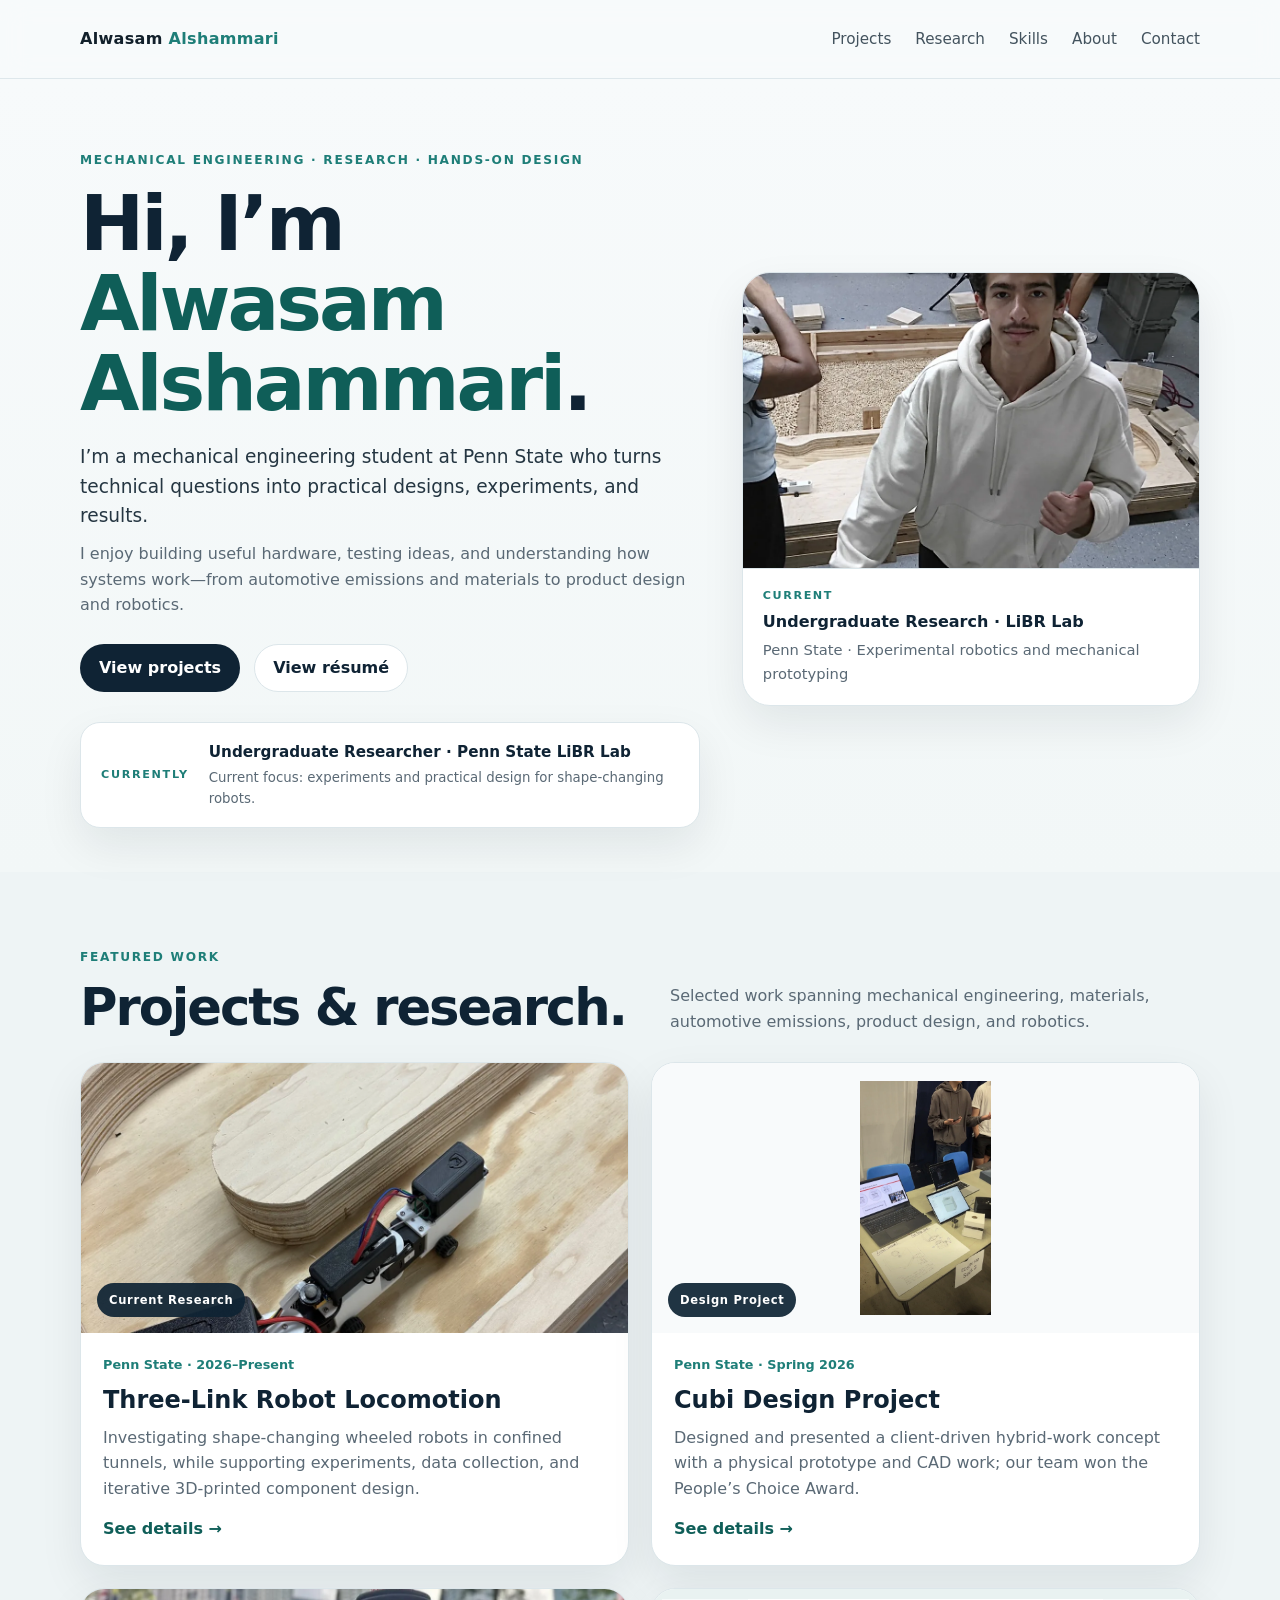
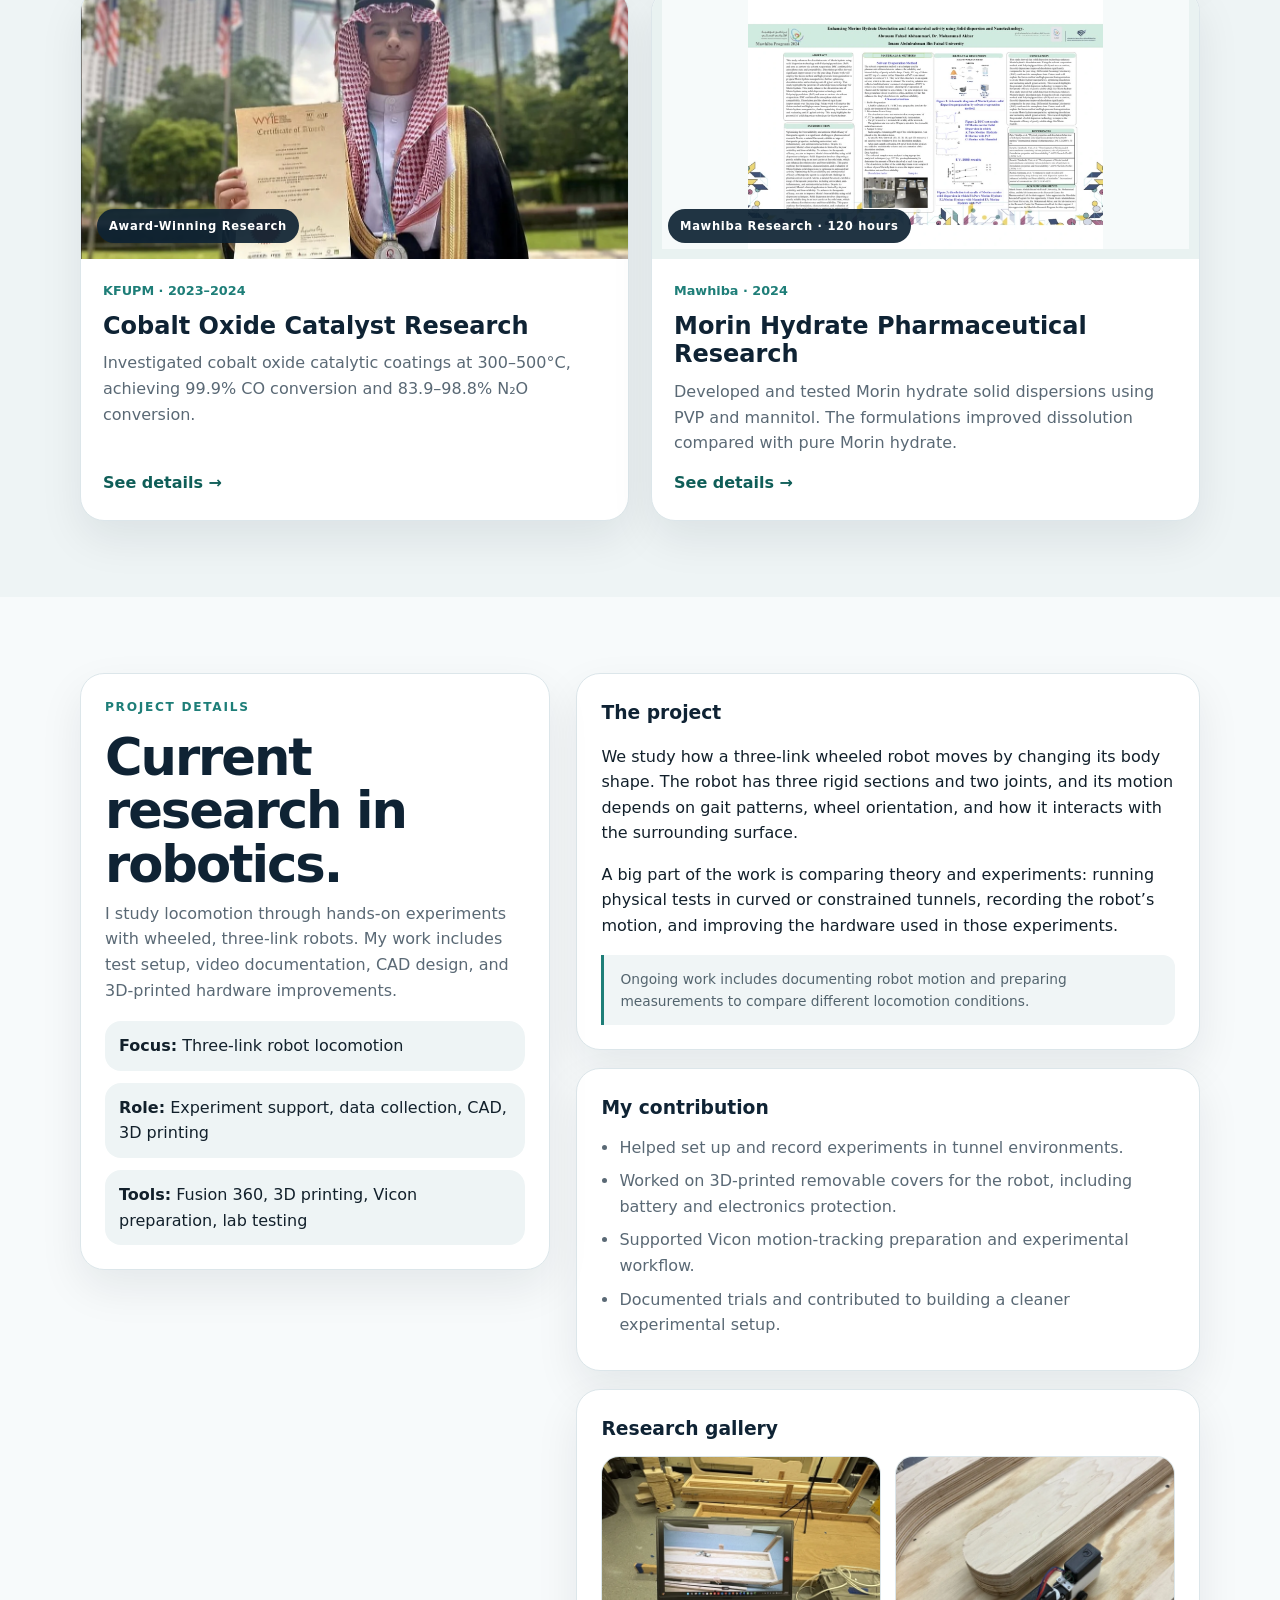
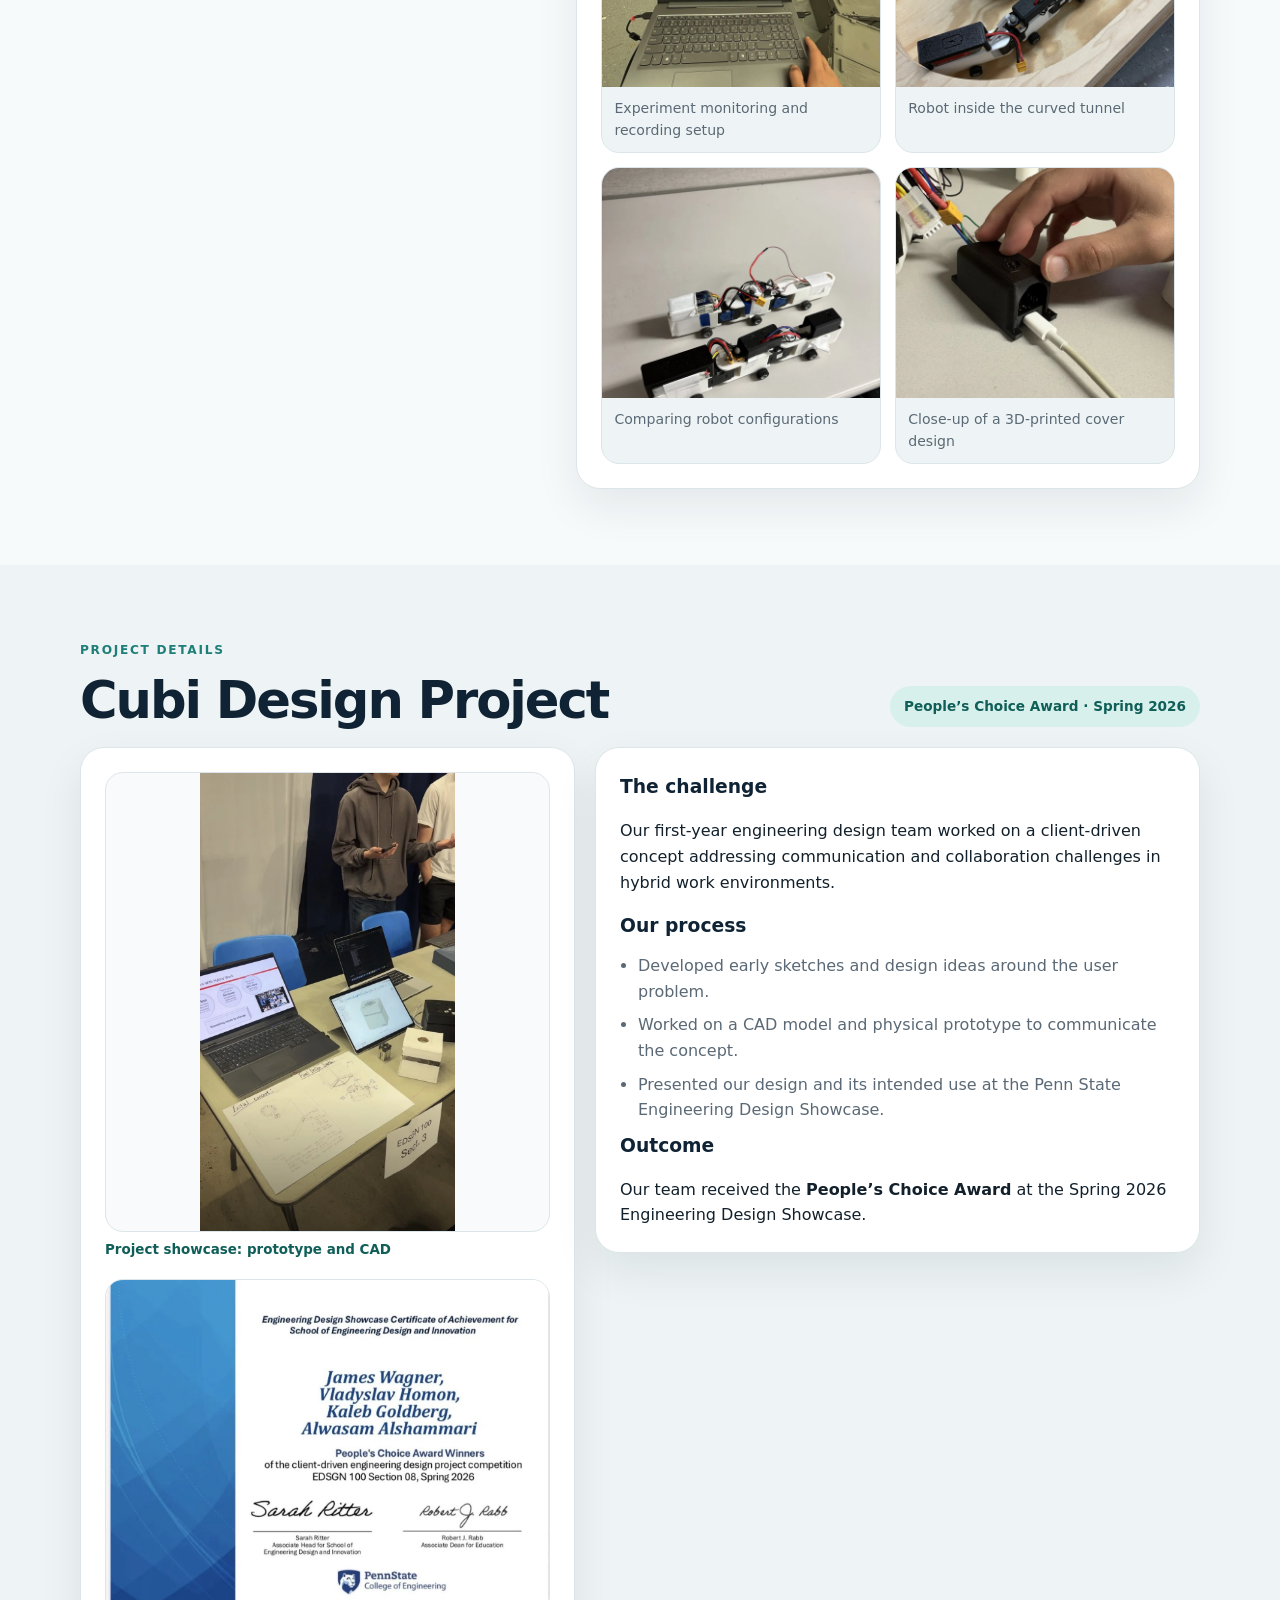
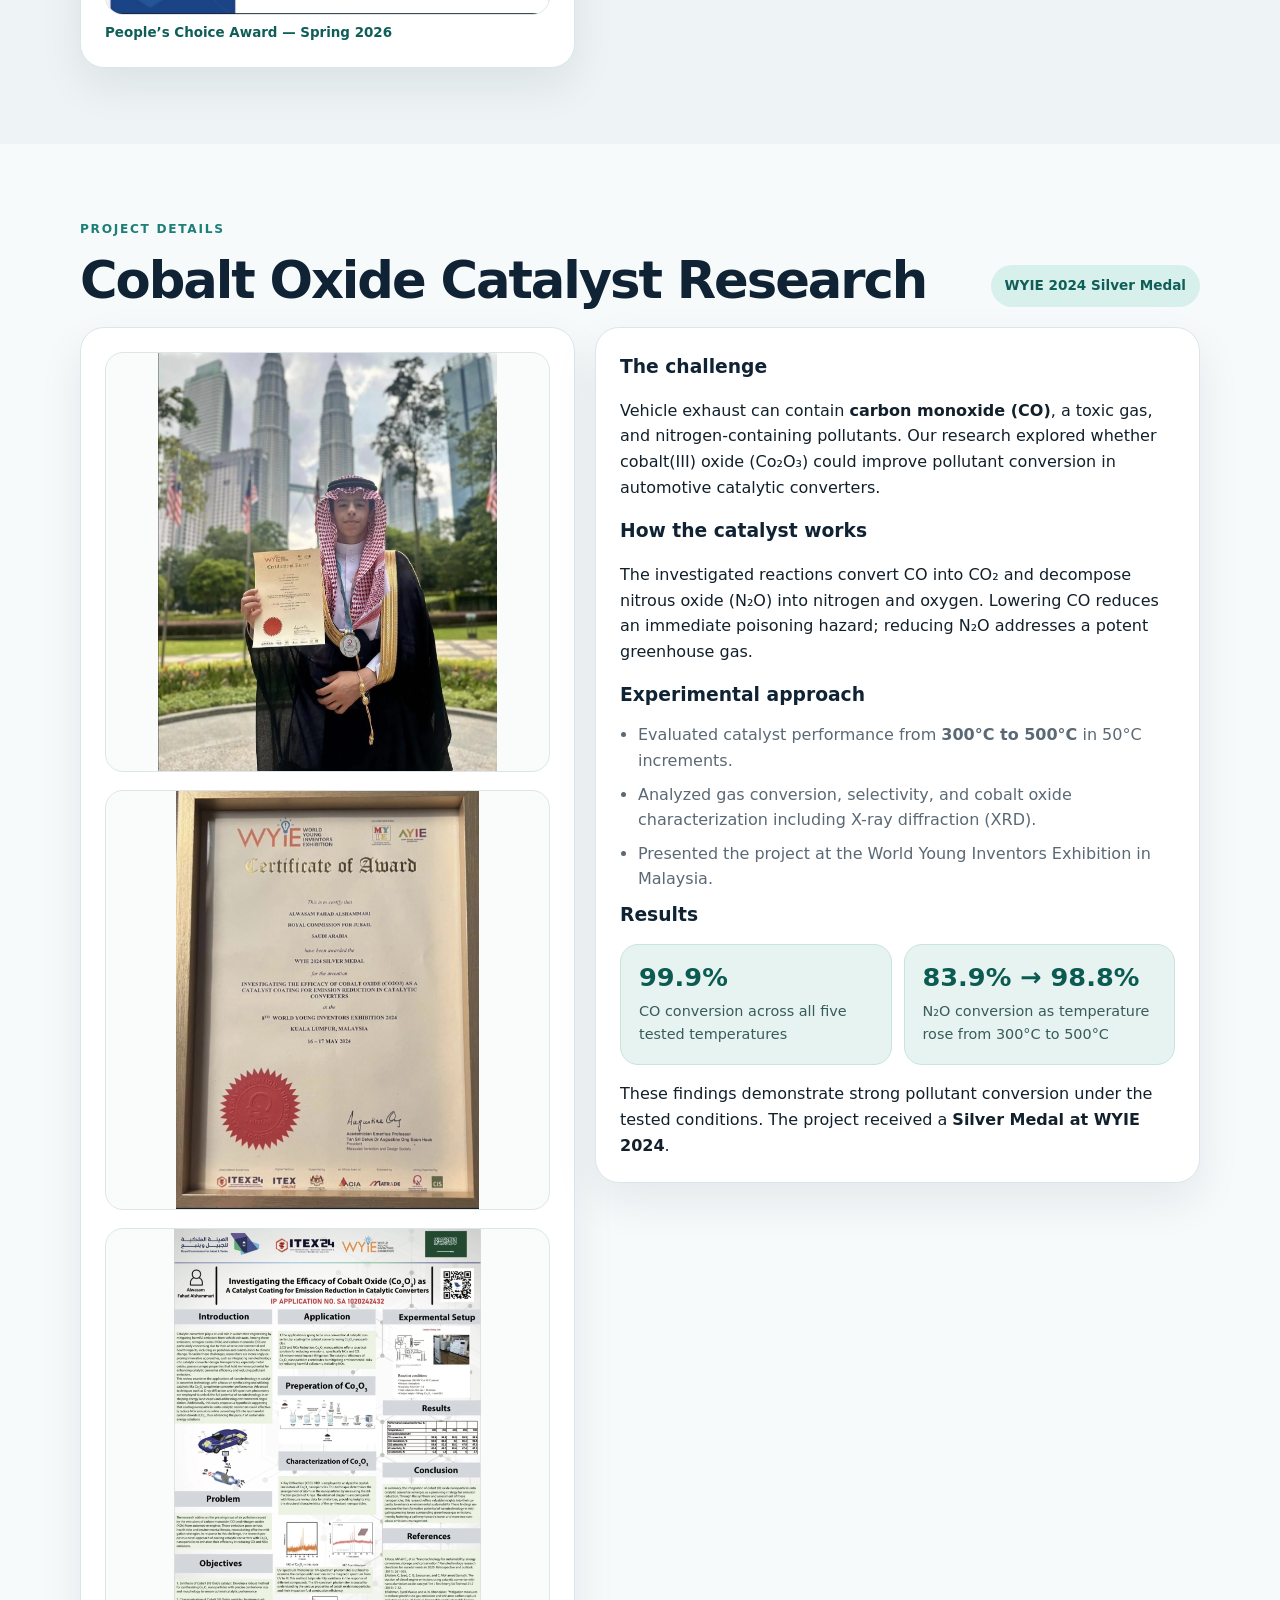
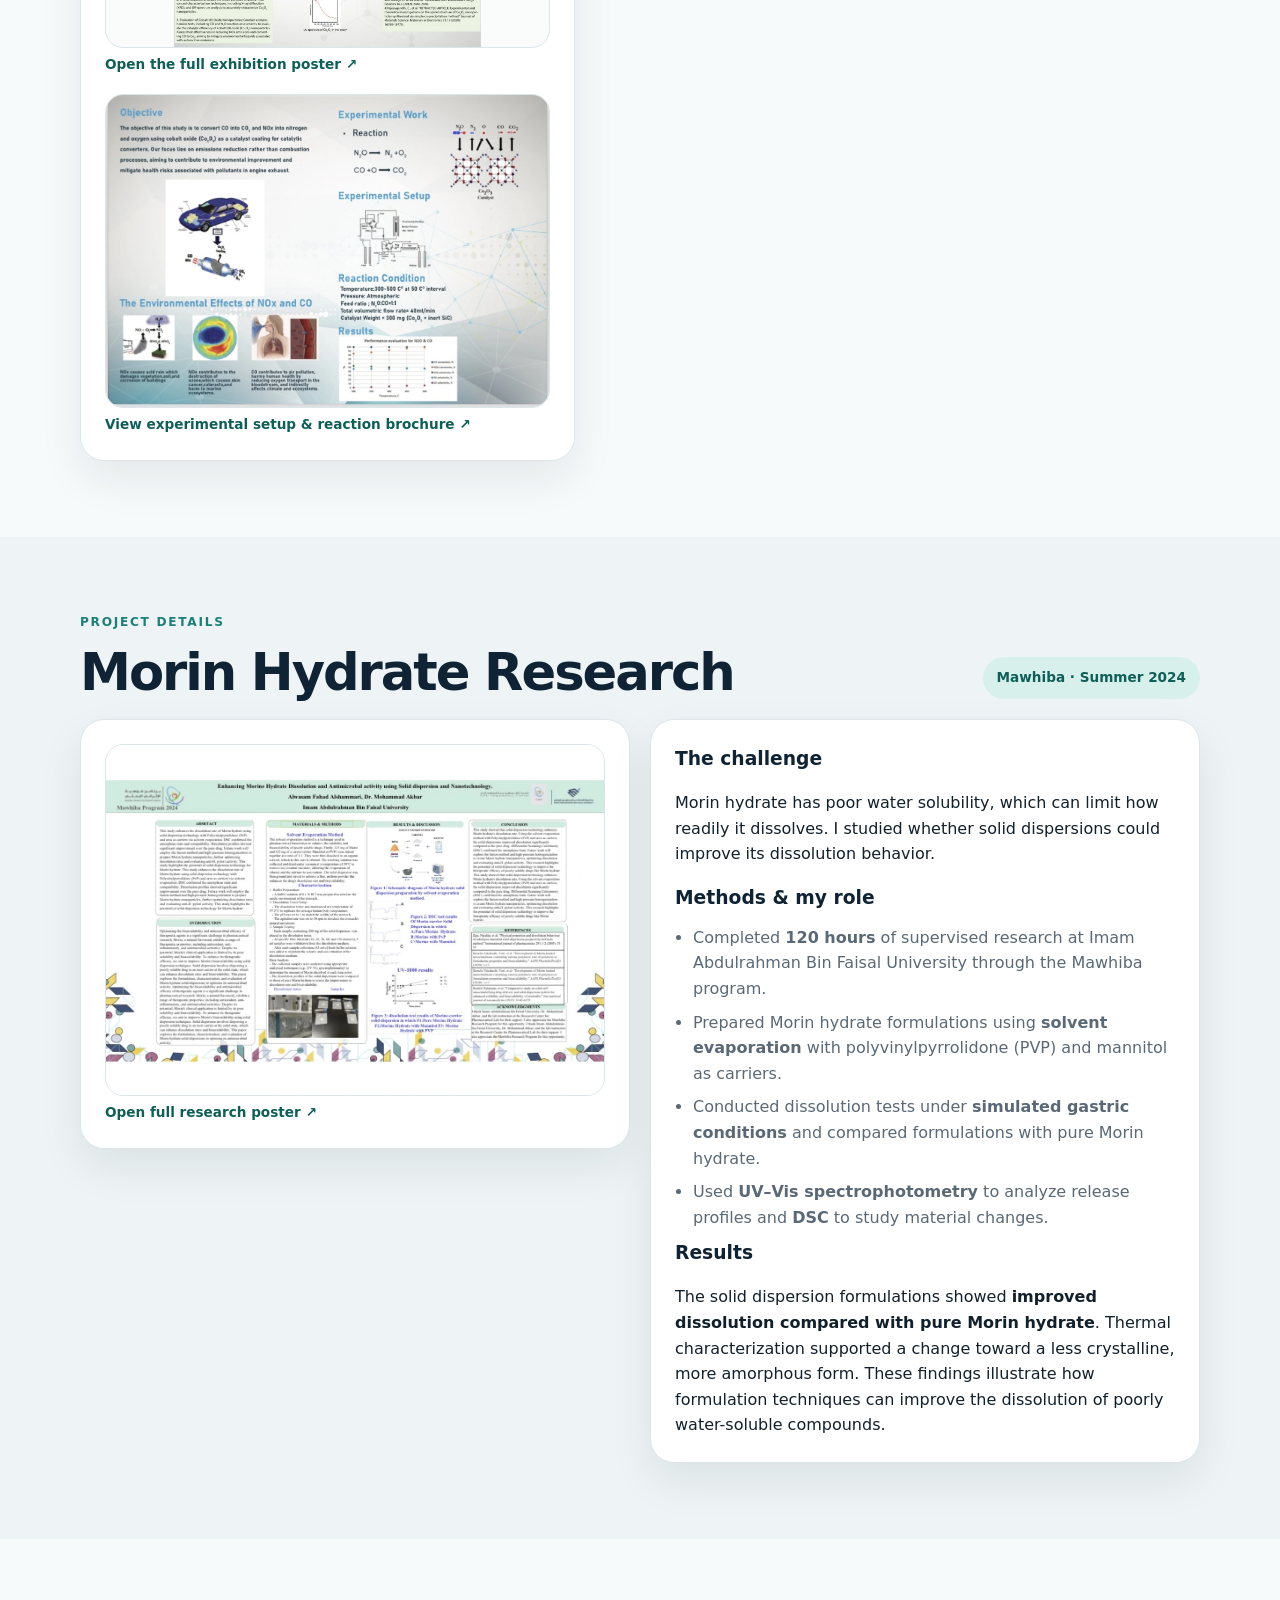
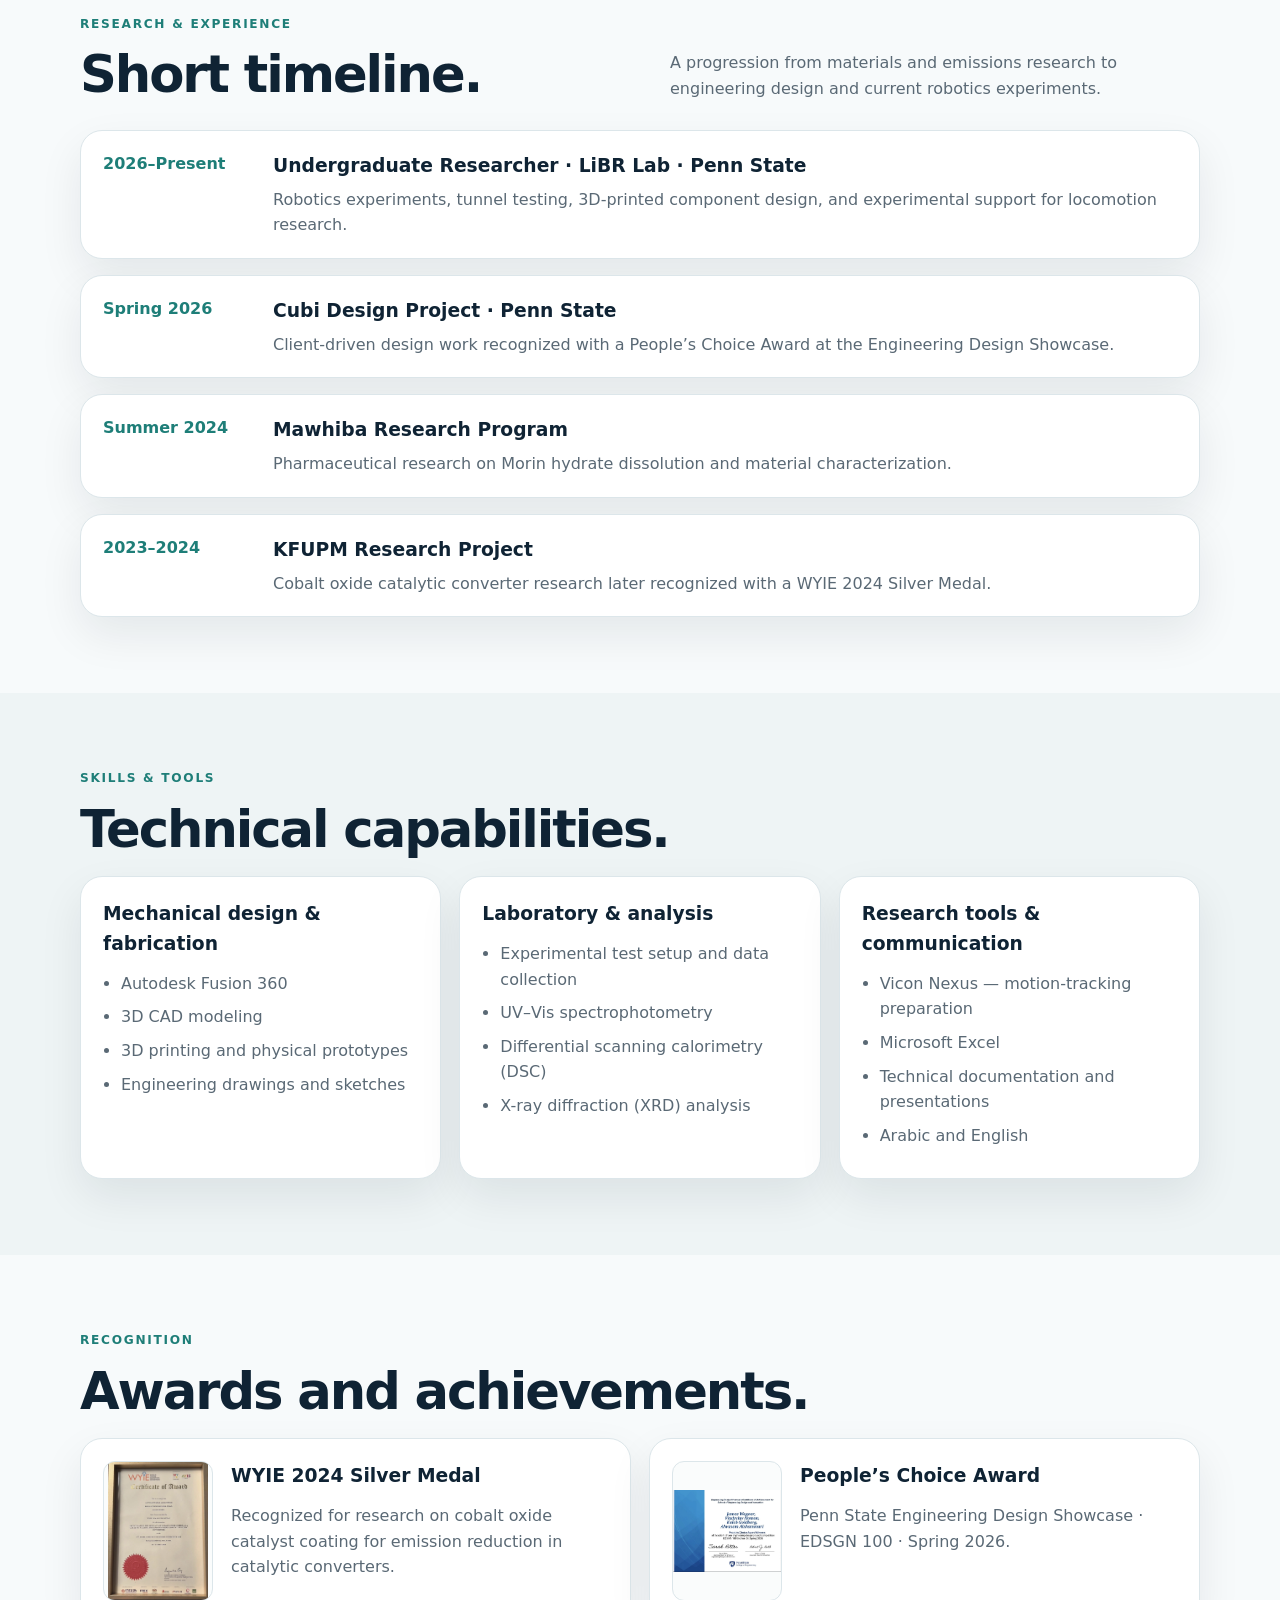
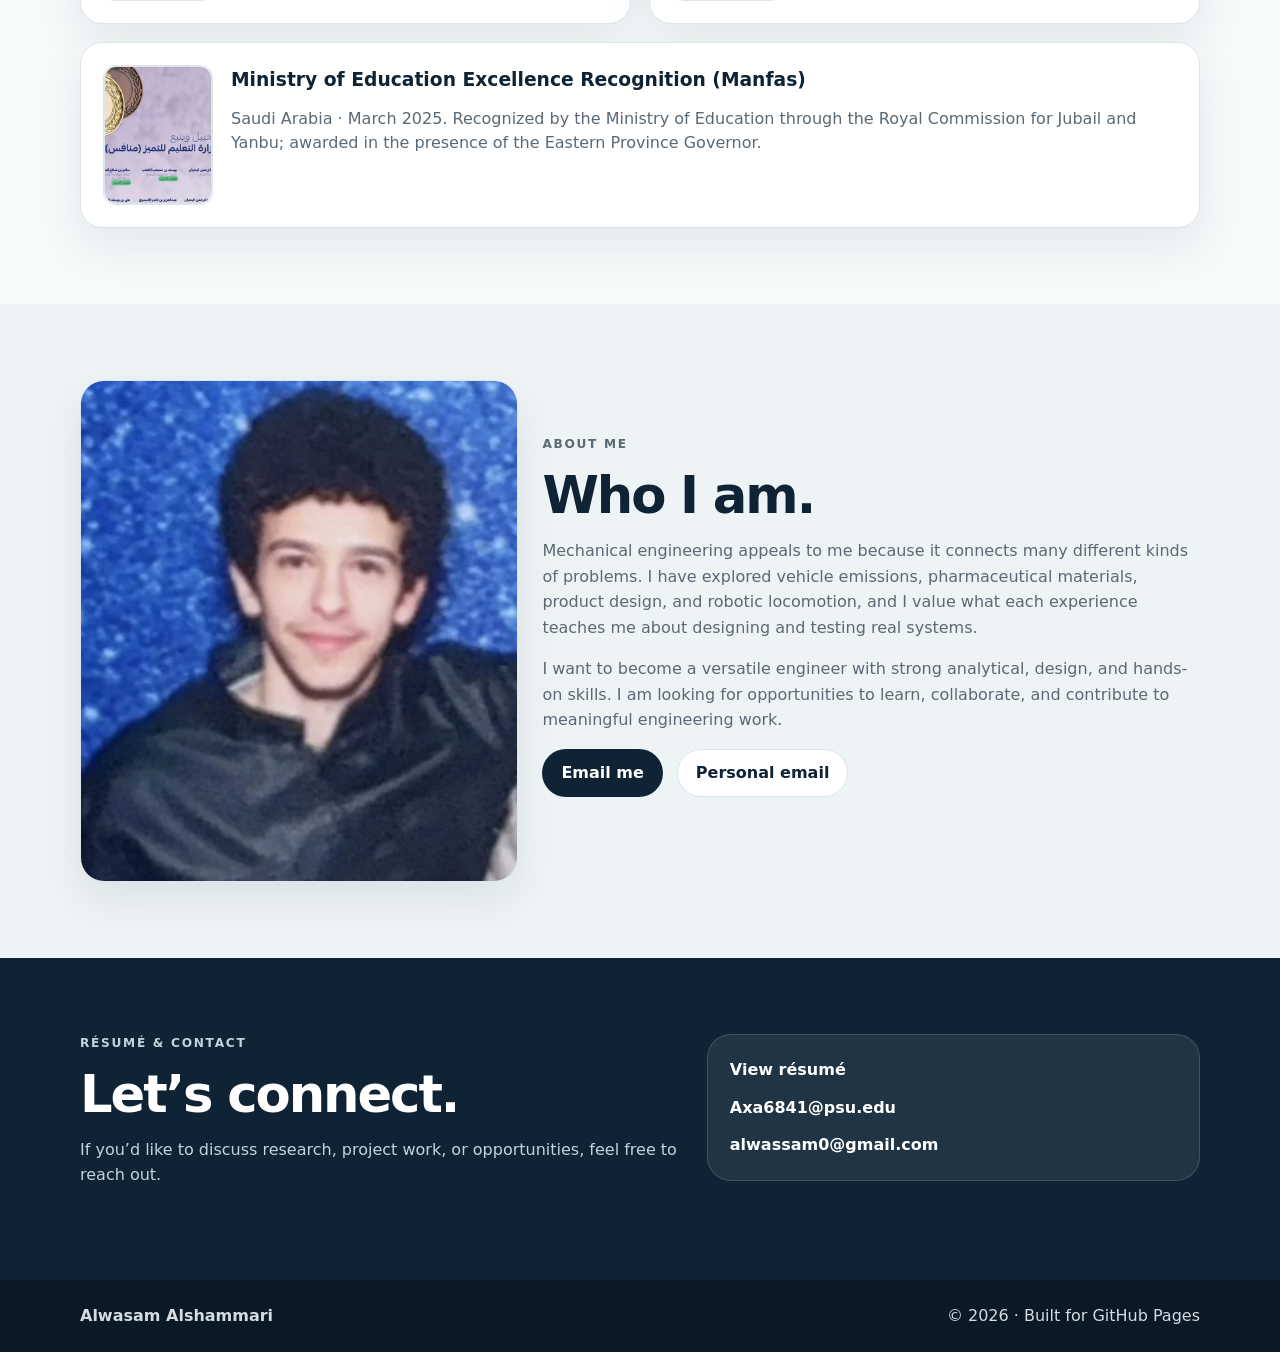
==== commit 6baa6299: "Add files via upload" ====
--- a/index.html
+++ b/index.html
@@ -34,15 +34,15 @@
 <section class="hero">
 <div class="container hero-grid">
 <div class="hero-copy">
-<p class="eyebrow">MECHANICAL ENGINEERING · RESEARCH · HANDS, ON DESIGN</p>
+<p class="eyebrow">MECHANICAL ENGINEERING · RESEARCH · HANDS-ON DESIGN</p>
 <h1>Hi, I’m <span>Alwasam Alshammari</span>.</h1>
 <p class="hero-lead">I’m a mechanical engineering student at Penn State who turns technical questions into practical designs, experiments, and results.</p>
-<p class="hero-sub">I enjoy building useful hardware, testing ideas, and understanding how systems work, from automotive emissions and materials to product design and robotics.</p>
+<p class="hero-sub">I enjoy building useful hardware, testing ideas, and understanding how systems work—from automotive emissions and materials to product design and robotics.</p>
 <div class="hero-actions">
 <a class="btn btn-primary" href="#projects">View projects</a>
 <a class="btn btn-secondary" href="./Alwasam_Alshammari_Resume.pdf" rel="noopener" target="_blank">View résumé</a>
 </div>
-<div class="hero-context"><span class="context-label">CURRENTLY</span><div><strong>Undergraduate Researcher · Penn State LiBR Lab</strong><small>Current focus: experiments and practical design for shape, changing robots.</small></div></div>
+<div class="hero-context"><span class="context-label">CURRENTLY</span><div><strong>Undergraduate Researcher · Penn State LiBR Lab</strong><small>Current focus: experiments and practical design for shape-changing robots.</small></div></div>
 </div>
 <figure class="hero-photo-card">
 <img alt="Alwasam standing in the robotics lab in front of an experimental setup." height="640" src="./assets/research/hero-lab-portrait.webp" width="991"/>
@@ -66,13 +66,13 @@
 <div class="project-grid">
 <article class="project-card">
 <div class="project-media">
-<img alt="Three, link wheeled robot operating inside a curved wooden tunnel in the Penn State lab." height="1536" src="./assets/research/robot-in-track.webp" width="1152"/>
+<img alt="Three-link wheeled robot operating inside a curved wooden tunnel in the Penn State lab." height="1536" src="./assets/research/robot-in-track.webp" width="1152"/>
 <span class="project-tag">Current Research</span>
 </div>
 <div class="project-body">
-<p class="project-meta">Penn State · 2026, Present</p>
-<h3>Three, Link Robot Locomotion</h3>
-<p>Investigating shape, changing wheeled robots in confined tunnels, while supporting experiments, data collection, and iterative 3D, printed component design.</p>
+<p class="project-meta">Penn State · 2026–Present</p>
+<h3>Three-Link Robot Locomotion</h3>
+<p>Investigating shape-changing wheeled robots in confined tunnels, while supporting experiments, data collection, and iterative 3D-printed component design.</p>
 <div class="project-links"><a href="#project-robotics">See details →</a></div>
 </div>
 </article>
@@ -84,19 +84,19 @@
 <div class="project-body">
 <p class="project-meta">Penn State · Spring 2026</p>
 <h3>Cubi Design Project</h3>
-<p>Designed and presented a client, driven hybrid, work concept with a physical prototype and CAD work; our team won the People’s Choice Award.</p>
+<p>Designed and presented a client-driven hybrid-work concept with a physical prototype and CAD work; our team won the People’s Choice Award.</p>
 <div class="project-links"><a href="#project-cubi">See details →</a></div>
 </div>
 </article>
 <article class="project-card">
 <div class="project-media">
 <img alt="Alwasam holding his WYIE 2024 award certificate outdoors in Kuala Lumpur with the Petronas Towers behind him." height="1457" src="./assets/wyie-award.webp" width="1179"/>
-<span class="project-tag">Award, Winning Research</span>
+<span class="project-tag">Award-Winning Research</span>
 </div>
 <div class="project-body">
-<p class="project-meta">KFUPM · 2023, 2024</p>
+<p class="project-meta">KFUPM · 2023–2024</p>
 <h3>Cobalt Oxide Catalyst Research</h3>
-<p>Investigated cobalt oxide catalytic coatings at 300, 500°C, achieving 99.9% CO conversion and 83.9, 98.8% N₂O conversion.</p>
+<p>Investigated cobalt oxide catalytic coatings at 300–500°C, achieving 99.9% CO conversion and 83.9–98.8% N₂O conversion.</p>
 <div class="project-links"><a href="#project-cobalt">See details →</a></div>
 </div>
 </article>
@@ -117,9 +117,9 @@
 <div class="detail-sticky">
 <p class="eyebrow">PROJECT DETAILS</p>
 <h2>Current research in robotics.</h2>
-<p class="detail-summary">I study locomotion through hands, on experiments with wheeled, three, link robots. My work includes test setup, video documentation, CAD design, and 3D, printed hardware improvements.</p>
+<p class="detail-summary">I study locomotion through hands-on experiments with wheeled, three-link robots. My work includes test setup, video documentation, CAD design, and 3D-printed hardware improvements.</p>
 <ul class="detail-facts">
-<li><strong>Focus:</strong> Three, link robot locomotion</li>
+<li><strong>Focus:</strong> Three-link robot locomotion</li>
 <li><strong>Role:</strong> Experiment support, data collection, CAD, 3D printing</li>
 <li><strong>Tools:</strong> Fusion 360, 3D printing, Vicon preparation, lab testing</li>
 </ul>
@@ -127,15 +127,15 @@
 <div class="detail-content">
 <article class="detail-card">
 <h3>The project</h3>
-<p>We study how a three, link wheeled robot moves by changing its body shape. The robot has three rigid sections and two joints, and its motion depends on gait patterns, wheel orientation, and how it interacts with the surrounding surface.</p>
+<p>We study how a three-link wheeled robot moves by changing its body shape. The robot has three rigid sections and two joints, and its motion depends on gait patterns, wheel orientation, and how it interacts with the surrounding surface.</p>
 <p>A big part of the work is comparing theory and experiments: running physical tests in curved or constrained tunnels, recording the robot’s motion, and improving the hardware used in those experiments.</p>
 <p class="detail-note">Ongoing work includes documenting robot motion and preparing measurements to compare different locomotion conditions.</p></article>
 <article class="detail-card">
 <h3>My contribution</h3>
 <ul>
 <li>Helped set up and record experiments in tunnel environments.</li>
-<li>Worked on 3D, printed removable covers for the robot, including battery and electronics protection.</li>
-<li>Supported Vicon motion, tracking preparation and experimental workflow.</li>
+<li>Worked on 3D-printed removable covers for the robot, including battery and electronics protection.</li>
+<li>Supported Vicon motion-tracking preparation and experimental workflow.</li>
 <li>Documented trials and contributed to building a cleaner experimental setup.</li>
 </ul>
 </article>
@@ -143,9 +143,9 @@
 <h3>Research gallery</h3>
 <div class="gallery-grid gallery-grid-large">
 <figure><img alt="Laptop in front of the robotics experiment setup while recording or monitoring a trial." src="./assets/research/lab-setup.webp"/><figcaption>Experiment monitoring and recording setup</figcaption></figure>
-<figure><img alt="Three, link robot inside the wooden curved tunnel." src="./assets/research/robot-in-track.webp"/><figcaption>Robot inside the curved tunnel</figcaption></figure>
-<figure><img alt="Two three, link robots placed side by side on a table." src="./assets/research/robot-pair.webp"/><figcaption>Comparing robot configurations</figcaption></figure>
-<figure><img alt="Close, up of a 3D, printed electronics cover being handled by hand." src="./assets/research/cover-closeup.webp"/><figcaption>Close, up of a 3D, printed cover design</figcaption></figure>
+<figure><img alt="Three-link robot inside the wooden curved tunnel." src="./assets/research/robot-in-track.webp"/><figcaption>Robot inside the curved tunnel</figcaption></figure>
+<figure><img alt="Two three-link robots placed side by side on a table." src="./assets/research/robot-pair.webp"/><figcaption>Comparing robot configurations</figcaption></figure>
+<figure><img alt="Close-up of a 3D-printed electronics cover being handled by hand." src="./assets/research/cover-closeup.webp"/><figcaption>Close-up of a 3D-printed cover design</figcaption></figure>
 </div>
 </article>
 </div>
@@ -161,8 +161,8 @@
 <span class="badge">People’s Choice Award · Spring 2026</span>
 </div>
 <div class="single-detail-grid">
-<div class="single-image-card"><a class="media-link" href="./assets/cubi-showcase.webp" rel="noopener" target="_blank"><img alt="Cubi project showcase table with CAD model, sketches and prototype" loading="lazy" src="./assets/cubi-showcase.webp"/><span>Project showcase: prototype and CAD</span></a><a class="media-link" href="./assets/cubi-certificate.webp" rel="noopener" target="_blank"><img alt="Cubi team People’s Choice Award certificate" loading="lazy" src="./assets/cubi-certificate.webp"/><span>People’s Choice Award, Spring 2026</span></a></div>
-<div class="single-copy-card"><h3>The challenge</h3><p>Our first, year engineering design team worked on a client, driven concept addressing communication and collaboration challenges in hybrid work environments.</p><h3>Our process</h3><ul><li>Developed early sketches and design ideas around the user problem.</li><li>Worked on a CAD model and physical prototype to communicate the concept.</li><li>Presented our design and its intended use at the Penn State Engineering Design Showcase.</li></ul><h3>Outcome</h3><p>Our team received the <strong>People’s Choice Award</strong> at the Spring 2026 Engineering Design Showcase.</p></div>
+<div class="single-image-card"><a class="media-link" href="./assets/cubi-showcase.webp" rel="noopener" target="_blank"><img alt="Cubi project showcase table with CAD model, sketches and prototype" loading="lazy" src="./assets/cubi-showcase.webp"/><span>Project showcase: prototype and CAD</span></a><a class="media-link" href="./assets/cubi-certificate.webp" rel="noopener" target="_blank"><img alt="Cubi team People’s Choice Award certificate" loading="lazy" src="./assets/cubi-certificate.webp"/><span>People’s Choice Award — Spring 2026</span></a></div>
+<div class="single-copy-card"><h3>The challenge</h3><p>Our first-year engineering design team worked on a client-driven concept addressing communication and collaboration challenges in hybrid work environments.</p><h3>Our process</h3><ul><li>Developed early sketches and design ideas around the user problem.</li><li>Worked on a CAD model and physical prototype to communicate the concept.</li><li>Presented our design and its intended use at the Penn State Engineering Design Showcase.</li></ul><h3>Outcome</h3><p>Our team received the <strong>People’s Choice Award</strong> at the Spring 2026 Engineering Design Showcase.</p></div>
 </div>
 </div>
 </section>
@@ -180,7 +180,7 @@
 <img alt="Alwasam with the WYIE certificate in Kuala Lumpur." src="./assets/wyie-award.webp"/>
 <img alt="WYIE 2024 silver medal certificate." src="./assets/wyie-silver-certificate.webp"/>
 <a class="poster-link" href="./assets/cobalt-research-poster.webp" rel="noopener" target="_blank"><img alt="Cobalt oxide catalyst research poster presenting experimental setup, XRD, and gas conversion results" loading="lazy" src="./assets/cobalt-research-poster.webp"/><span>Open the full exhibition poster ↗</span></a><a class="poster-link" href="./assets/cobalt-experiment-brochure.webp" rel="noopener" target="_blank"><img alt="Cobalt oxide experimental setup and reaction mechanism brochure" loading="lazy" src="./assets/cobalt-experiment-brochure.webp"/><span>View experimental setup &amp; reaction brochure ↗</span></a></div>
-<div class="single-copy-card"><h3>The challenge</h3><p>Vehicle exhaust can contain <strong>carbon monoxide (CO)</strong>, a toxic gas, and nitrogen, containing pollutants. Our research explored whether cobalt(III) oxide (Co₂O₃) could improve pollutant conversion in automotive catalytic converters.</p><h3>How the catalyst works</h3><p>The investigated reactions convert CO into CO₂ and decompose nitrous oxide (N₂O) into nitrogen and oxygen. Lowering CO reduces an immediate poisoning hazard; reducing N₂O addresses a potent greenhouse gas.</p><h3>Experimental approach</h3><ul><li>Evaluated catalyst performance from <strong>300°C to 500°C</strong> in 50°C increments.</li><li>Analyzed gas conversion, selectivity, and cobalt oxide characterization including X, ray diffraction (XRD).</li><li>Presented the project at the World Young Inventors Exhibition in Malaysia.</li></ul><h3>Results</h3><div class="results-row"><div><strong>99.9%</strong><span>CO conversion across all five tested temperatures</span></div><div><strong>83.9% → 98.8%</strong><span>N₂O conversion as temperature rose from 300°C to 500°C</span></div></div><p>These findings demonstrate strong pollutant conversion under the tested conditions. The project received a <strong>Silver Medal at WYIE 2024</strong>.</p></div>
+<div class="single-copy-card"><h3>The challenge</h3><p>Vehicle exhaust can contain <strong>carbon monoxide (CO)</strong>, a toxic gas, and nitrogen-containing pollutants. Our research explored whether cobalt(III) oxide (Co₂O₃) could improve pollutant conversion in automotive catalytic converters.</p><h3>How the catalyst works</h3><p>The investigated reactions convert CO into CO₂ and decompose nitrous oxide (N₂O) into nitrogen and oxygen. Lowering CO reduces an immediate poisoning hazard; reducing N₂O addresses a potent greenhouse gas.</p><h3>Experimental approach</h3><ul><li>Evaluated catalyst performance from <strong>300°C to 500°C</strong> in 50°C increments.</li><li>Analyzed gas conversion, selectivity, and cobalt oxide characterization including X-ray diffraction (XRD).</li><li>Presented the project at the World Young Inventors Exhibition in Malaysia.</li></ul><h3>Results</h3><div class="results-row"><div><strong>99.9%</strong><span>CO conversion across all five tested temperatures</span></div><div><strong>83.9% → 98.8%</strong><span>N₂O conversion as temperature rose from 300°C to 500°C</span></div></div><p>These findings demonstrate strong pollutant conversion under the tested conditions. The project received a <strong>Silver Medal at WYIE 2024</strong>.</p></div>
 </div>
 </div>
 </section>
@@ -194,7 +194,7 @@
 <span class="badge">Mawhiba · Summer 2024</span>
 </div>
 <div class="single-detail-grid morin-detail-grid"><div class="single-image-card"><a class="poster-link" href="./assets/morin-research-poster.webp" rel="noopener" target="_blank"><img alt="Mawhiba 2024 Morin hydrate research poster showing methods and dissolution results" loading="lazy" src="./assets/morin-research-poster.webp"/><span>Open full research poster ↗</span></a></div>
-<div class="single-copy-card"><h3>The challenge</h3><p>Morin hydrate has poor water solubility, which can limit how readily it dissolves. I studied whether solid dispersions could improve its dissolution behavior.</p><h3>Methods &amp; my role</h3><ul><li>Completed <strong>120 hours</strong> of supervised research at Imam Abdulrahman Bin Faisal University through the Mawhiba program.</li><li>Prepared Morin hydrate formulations using <strong>solvent evaporation</strong> with polyvinylpyrrolidone (PVP) and mannitol as carriers.</li><li>Conducted dissolution tests under <strong>simulated gastric conditions</strong> and compared formulations with pure Morin hydrate.</li><li>Used <strong>UV, Vis spectrophotometry</strong> to analyze release profiles and <strong>DSC</strong> to study material changes.</li></ul><h3>Results</h3><p>The solid dispersion formulations showed <strong>improved dissolution compared with pure Morin hydrate</strong>. Thermal characterization supported a change toward a less crystalline, more amorphous form. These findings illustrate how formulation techniques can improve the dissolution of poorly water, soluble compounds.</p></div>
+<div class="single-copy-card"><h3>The challenge</h3><p>Morin hydrate has poor water solubility, which can limit how readily it dissolves. I studied whether solid dispersions could improve its dissolution behavior.</p><h3>Methods &amp; my role</h3><ul><li>Completed <strong>120 hours</strong> of supervised research at Imam Abdulrahman Bin Faisal University through the Mawhiba program.</li><li>Prepared Morin hydrate formulations using <strong>solvent evaporation</strong> with polyvinylpyrrolidone (PVP) and mannitol as carriers.</li><li>Conducted dissolution tests under <strong>simulated gastric conditions</strong> and compared formulations with pure Morin hydrate.</li><li>Used <strong>UV–Vis spectrophotometry</strong> to analyze release profiles and <strong>DSC</strong> to study material changes.</li></ul><h3>Results</h3><p>The solid dispersion formulations showed <strong>improved dissolution compared with pure Morin hydrate</strong>. Thermal characterization supported a change toward a less crystalline, more amorphous form. These findings illustrate how formulation techniques can improve the dissolution of poorly water-soluble compounds.</p></div>
 </div>
 </div>
 </section>
@@ -209,16 +209,16 @@
 </div>
 <div class="timeline">
 <article>
-<span>2026, Present</span>
+<span>2026–Present</span>
 <div>
 <h3>Undergraduate Researcher · LiBR Lab · Penn State</h3>
-<p>Robotics experiments, tunnel testing, 3D, printed component design, and experimental support for locomotion research.</p>
+<p>Robotics experiments, tunnel testing, 3D-printed component design, and experimental support for locomotion research.</p>
 </div>
 </article><article>
 <span>Spring 2026</span>
 <div>
 <h3>Cubi Design Project · Penn State</h3>
-<p>Client, driven design work recognized with a People’s Choice Award at the Engineering Design Showcase.</p>
+<p>Client-driven design work recognized with a People’s Choice Award at the Engineering Design Showcase.</p>
 </div>
 </article><article>
 <span>Summer 2024</span>
@@ -227,7 +227,7 @@
 <p>Pharmaceutical research on Morin hydrate dissolution and material characterization.</p>
 </div>
 </article><article>
-<span>2023, 2024</span>
+<span>2023–2024</span>
 <div>
 <h3>KFUPM Research Project</h3>
 <p>Cobalt oxide catalytic converter research later recognized with a WYIE 2024 Silver Medal.</p>
@@ -243,7 +243,7 @@
 <h2>Technical capabilities.</h2>
 </div>
 </div>
-<div class="skills-grid"><article><h3>Mechanical design &amp; fabrication</h3><ul><li>Autodesk Fusion 360</li><li>3D CAD modeling</li><li>3D printing and physical prototypes</li><li>Engineering drawings and sketches</li></ul></article><article><h3>Laboratory &amp; analysis</h3><ul><li>Experimental test setup and data collection</li><li>UV, Vis spectrophotometry</li><li>Differential scanning calorimetry (DSC)</li><li>X, ray diffraction (XRD) analysis</li></ul></article><article><h3>Research tools &amp; communication</h3><ul><li>Vicon Nexus, motion, tracking preparation</li><li>Microsoft Excel</li><li>Technical documentation and presentations</li><li>Arabic and English</li></ul></article></div>
+<div class="skills-grid"><article><h3>Mechanical design &amp; fabrication</h3><ul><li>Autodesk Fusion 360</li><li>3D CAD modeling</li><li>3D printing and physical prototypes</li><li>Engineering drawings and sketches</li></ul></article><article><h3>Laboratory &amp; analysis</h3><ul><li>Experimental test setup and data collection</li><li>UV–Vis spectrophotometry</li><li>Differential scanning calorimetry (DSC)</li><li>X-ray diffraction (XRD) analysis</li></ul></article><article><h3>Research tools &amp; communication</h3><ul><li>Vicon Nexus — motion-tracking preparation</li><li>Microsoft Excel</li><li>Technical documentation and presentations</li><li>Arabic and English</li></ul></article></div>
 </div>
 </section>
 <section class="section" id="awards">
@@ -281,7 +281,7 @@
 <p class="eyebrow">ABOUT ME</p>
 <h2>Who I am.</h2>
 <p>Mechanical engineering appeals to me because it connects many different kinds of problems. I have explored vehicle emissions, pharmaceutical materials, product design, and robotic locomotion, and I value what each experience teaches me about designing and testing real systems.</p>
-<p>I want to become a versatile engineer with strong analytical, design, and hands, on skills. I am looking for opportunities to learn, collaborate, and contribute to meaningful engineering work.</p>
+<p>I want to become a versatile engineer with strong analytical, design, and hands-on skills. I am looking for opportunities to learn, collaborate, and contribute to meaningful engineering work.</p>
 <div class="about-links">
 <a class="btn btn-primary" href="mailto:Axa6841@psu.edu">Email me</a>
 <a class="btn btn-secondary" href="mailto:alwassam0@gmail.com">Personal email</a></div>
